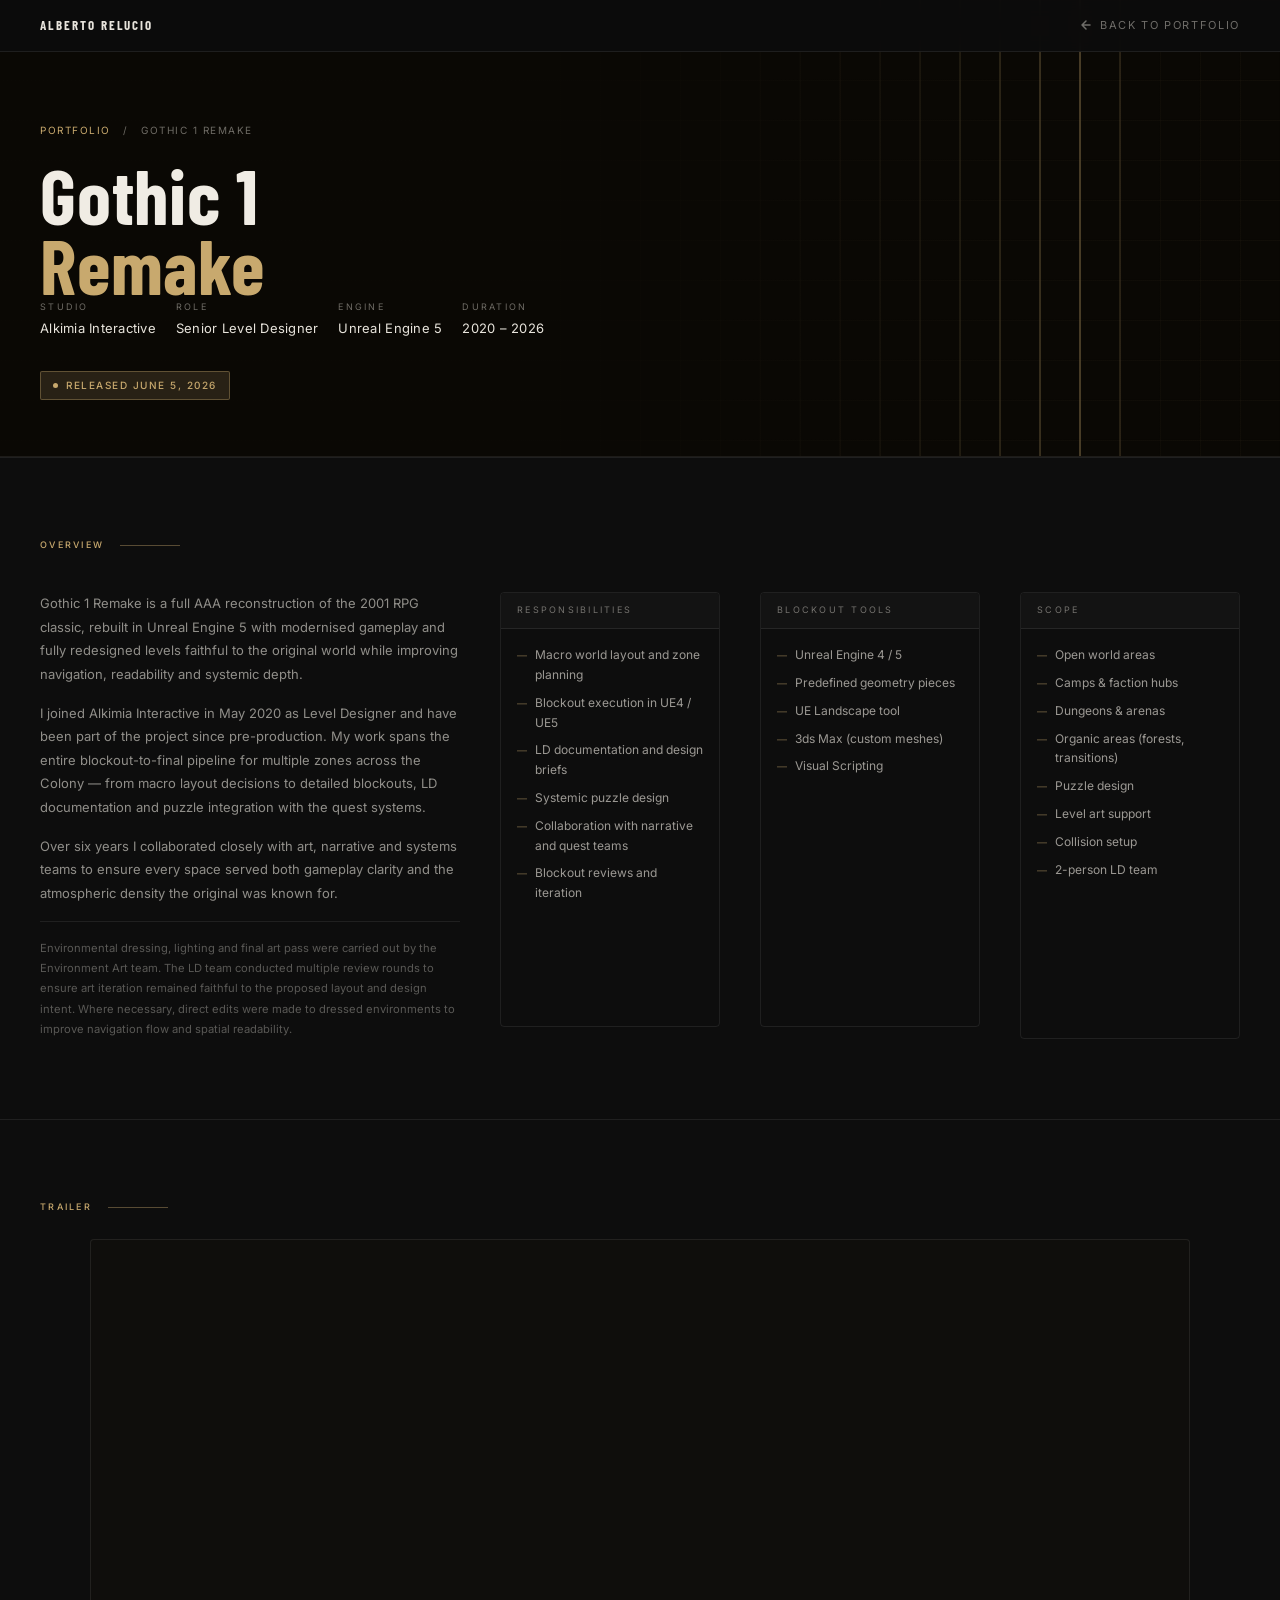
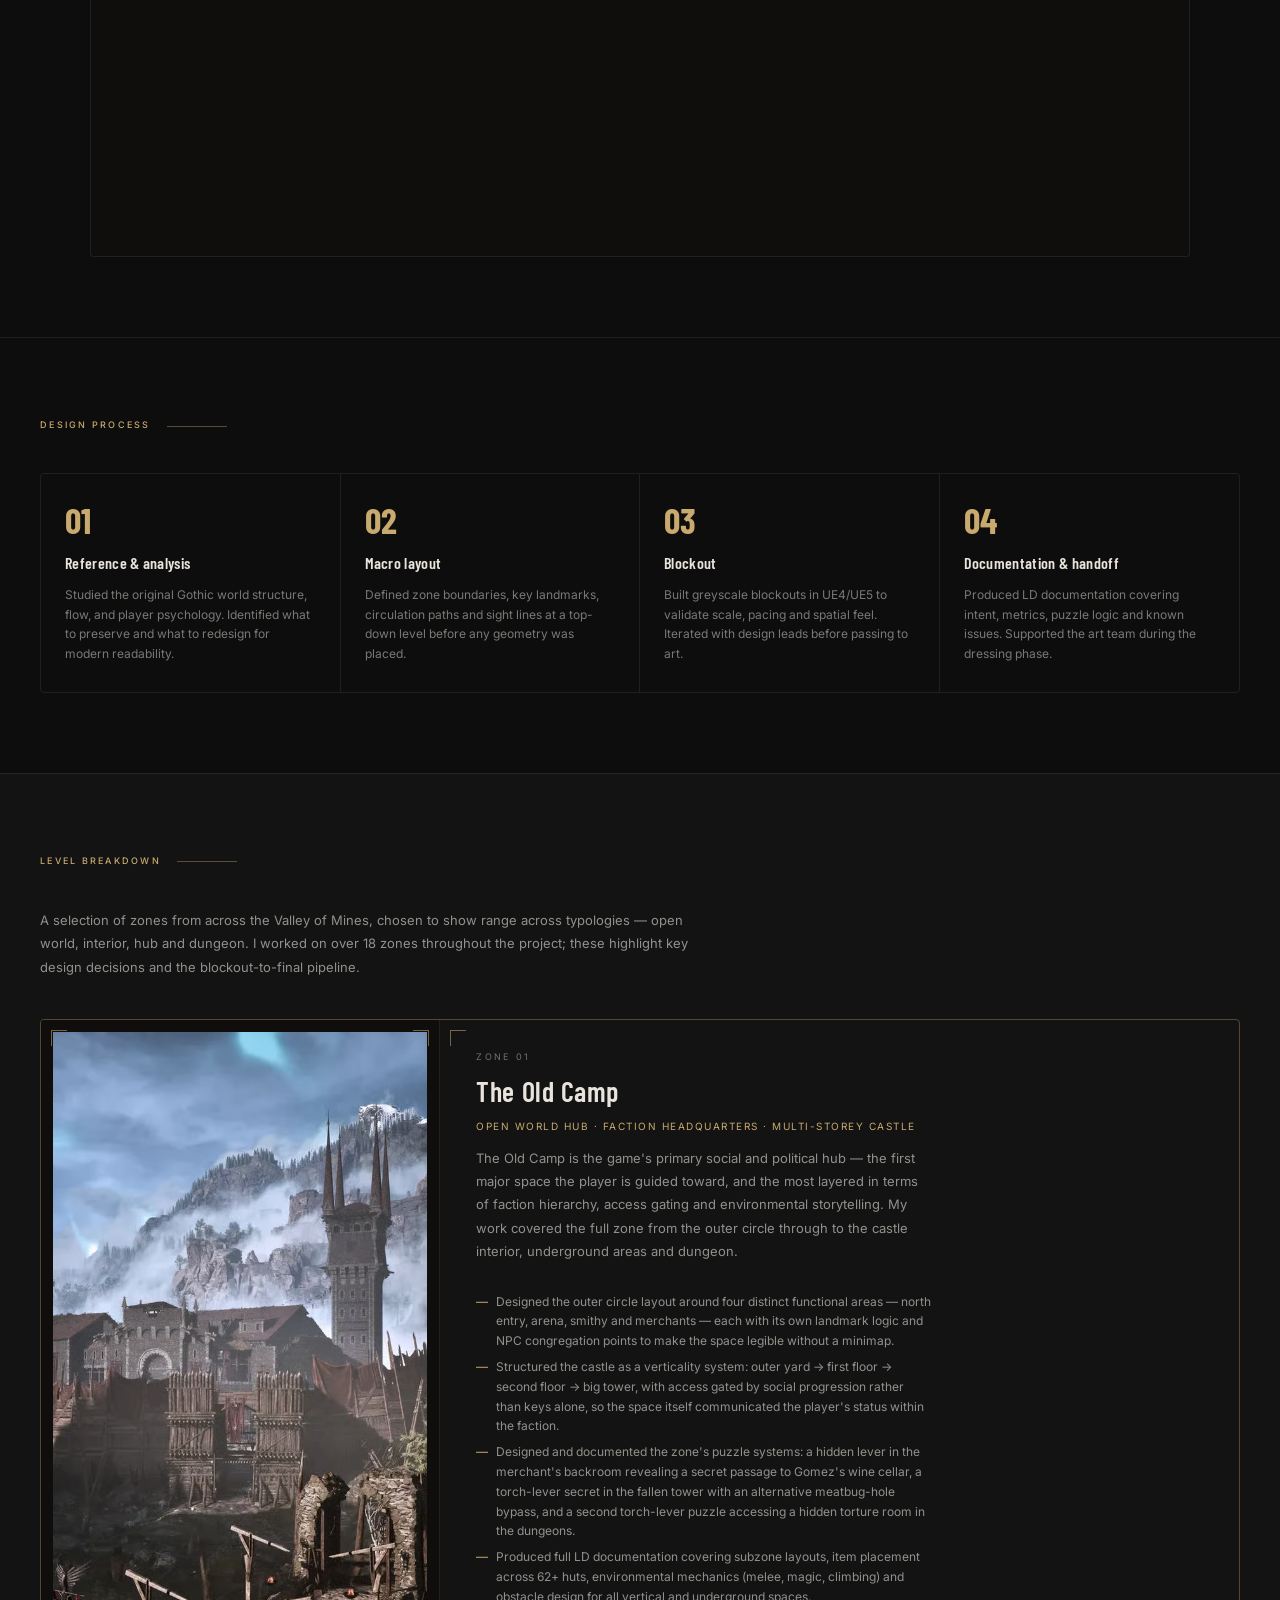
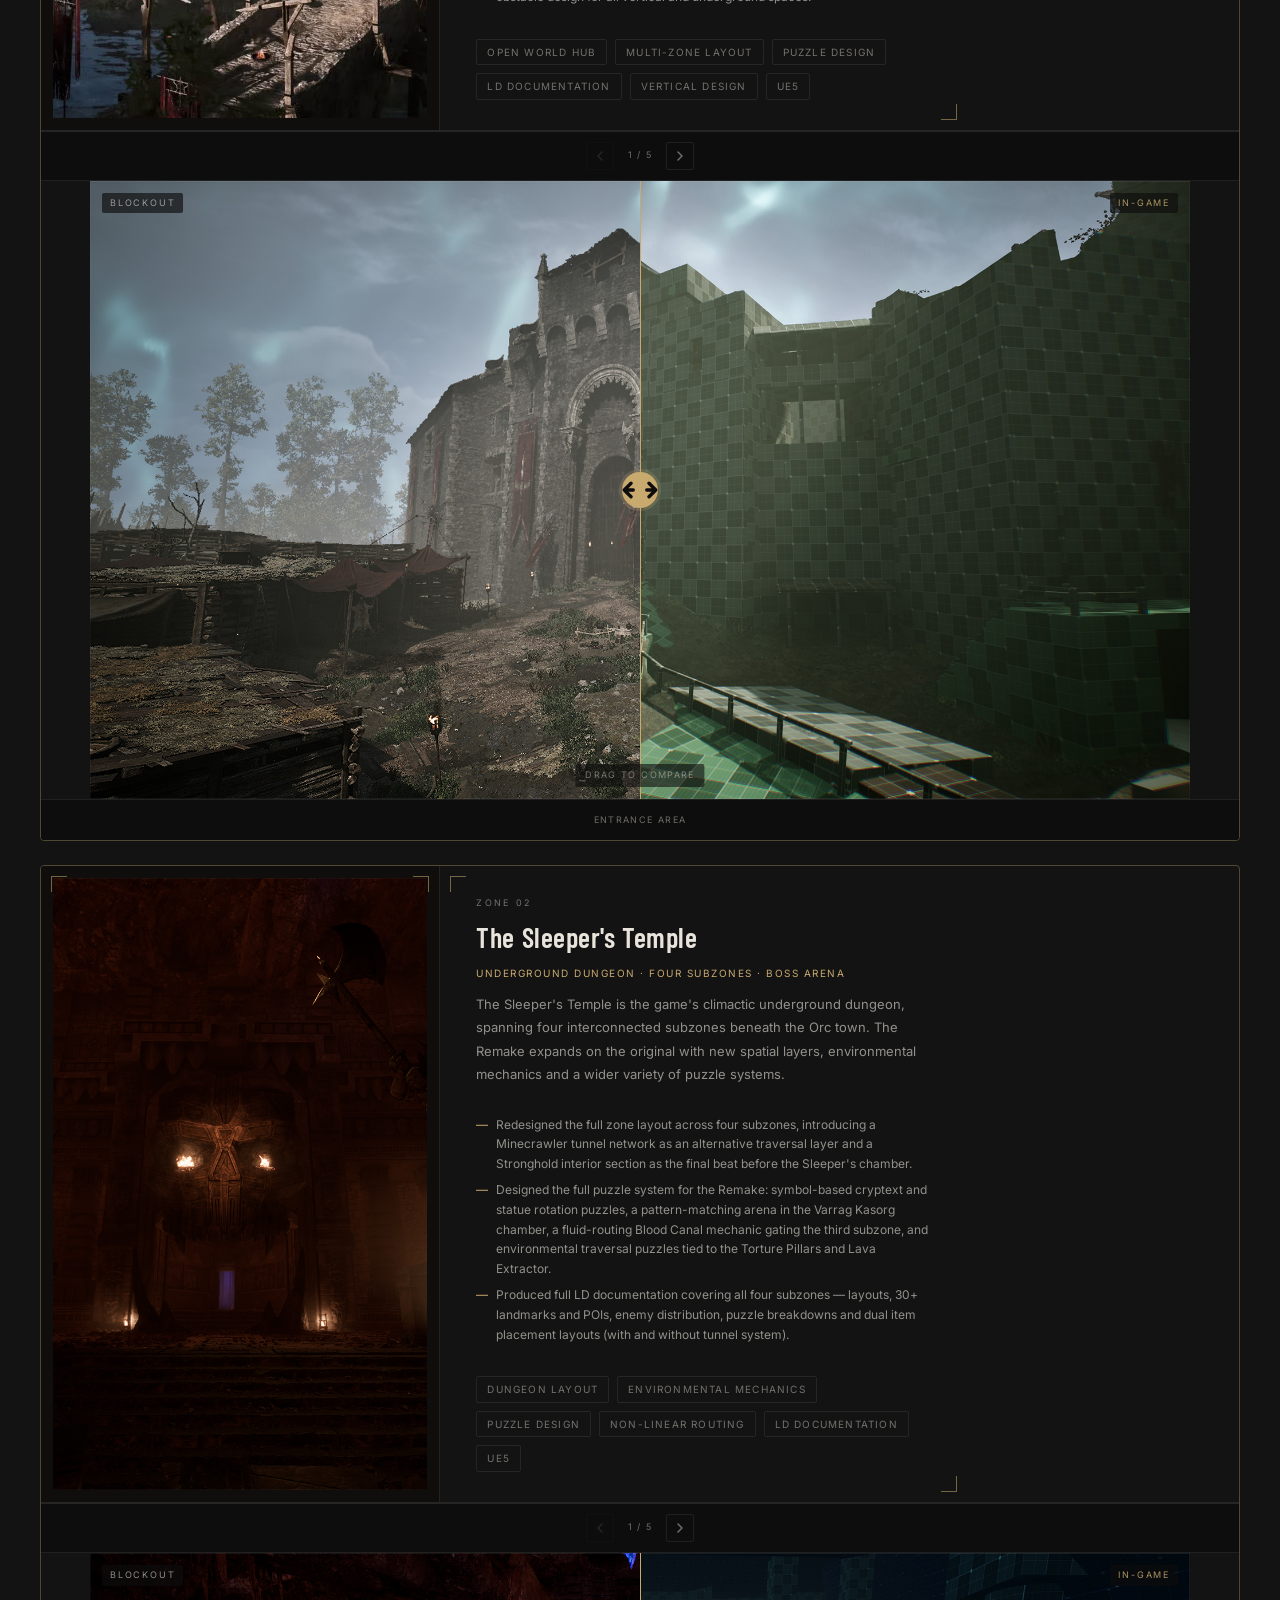
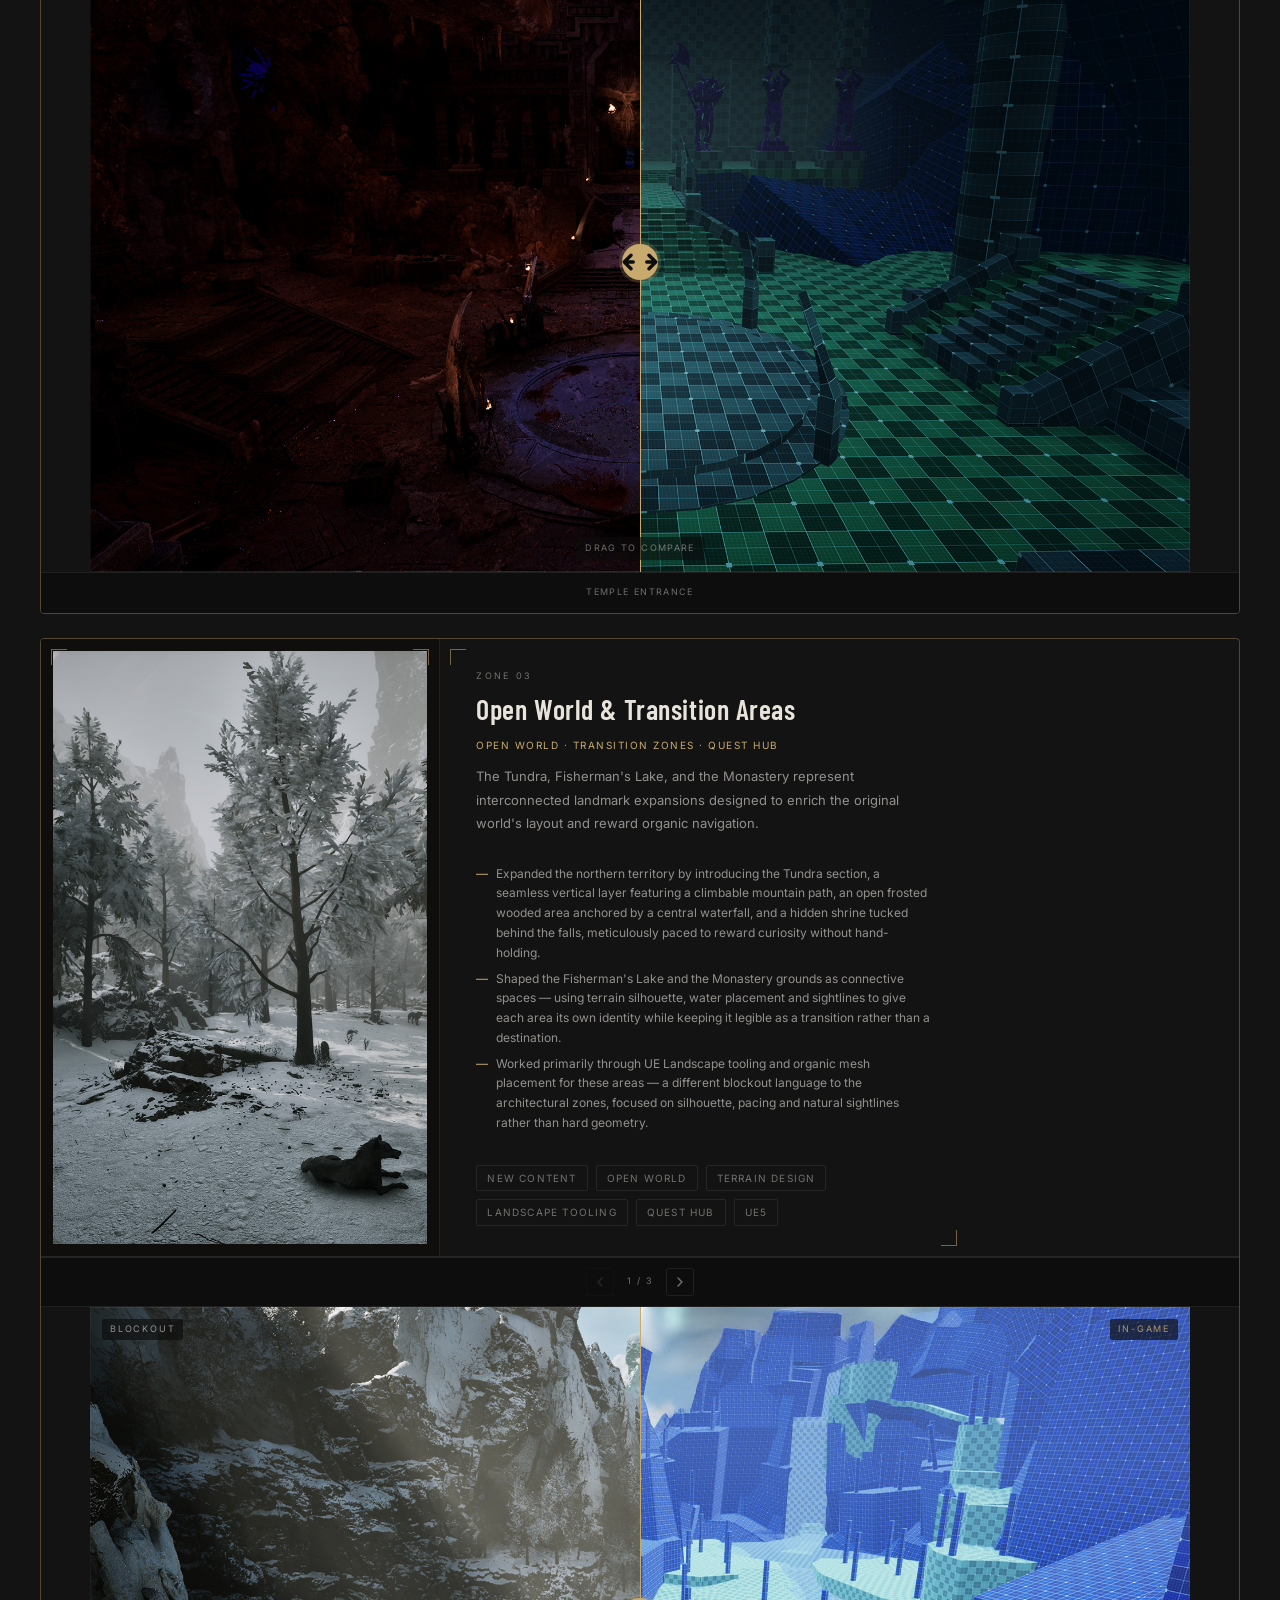
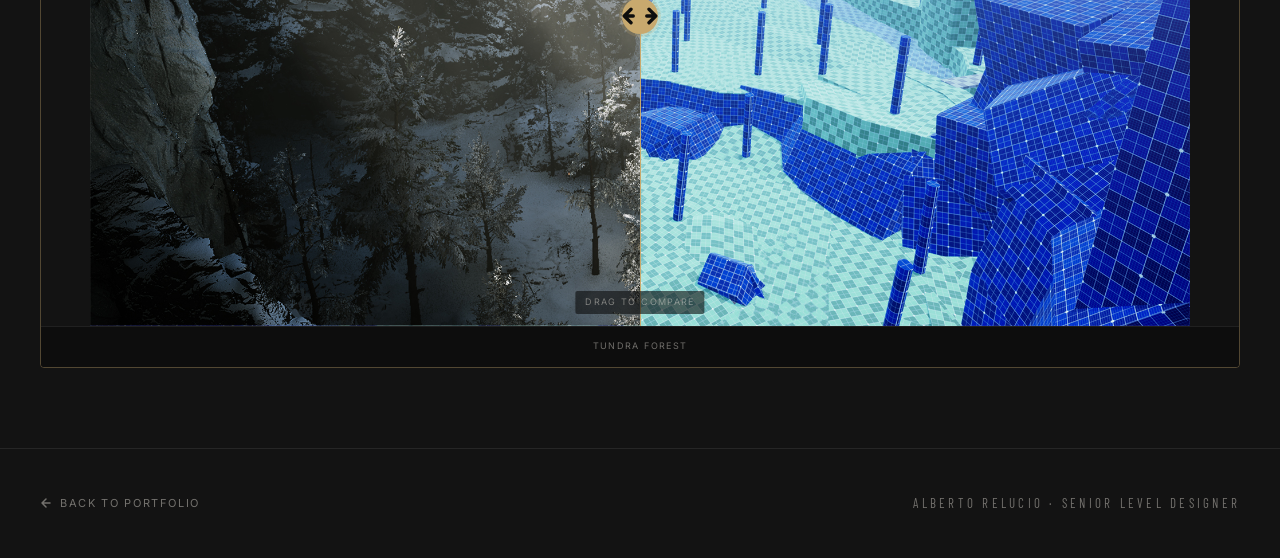
==== gothic.html @ 55631cea "Portfolio launch" ====
<!DOCTYPE html>
<html lang="en">
<head>
  <meta charset="UTF-8">
  <meta name="viewport" content="width=device-width, initial-scale=1.0">
  <title>Gothic 1 Remake — Level Design Breakdown · Alberto Relucio</title>
  <link rel="preconnect" href="https://fonts.googleapis.com">
  <link rel="preconnect" href="https://fonts.gstatic.com" crossorigin>
  <link href="https://fonts.googleapis.com/css2?family=Barlow+Condensed:wght@400;600;700&family=Inter:wght@400;500&display=swap" rel="stylesheet">
  <link rel="stylesheet" href="style.css">
</head>
<body>

  <!-- NAV -->
  <nav class="nav">
    <a href="index.html" class="nav-logo">Alberto Relucio</a>
    <a href="index.html" class="nav-back">
      <svg width="12" height="12" viewBox="0 0 12 12" fill="none" stroke="currentColor" stroke-width="1.5" stroke-linecap="round" stroke-linejoin="round" aria-hidden="true"><path d="M10 6H2M6 10L2 6l4-4"/></svg>
      Back to portfolio
    </a>
  </nav>


  <!-- PAGE HEADER -->
  <div class="page-header">
    <div class="page-header-grid"></div>
    <canvas id="gothic-canvas" style="position:absolute;inset:0;width:100%;height:100%;pointer-events:none;"></canvas>
    <div class="page-header-fade"></div>
    <div class="page-header-content">
      <div class="breadcrumb">
        <a href="index.html">Portfolio</a>
        <span class="breadcrumb-sep">/</span>
        Gothic 1 Remake
      </div>
      <h1 class="t-page-title mb-5">Gothic 1<br><em>Remake</em></h1>
      <div class="page-meta">
        <div class="meta-item"><span class="meta-label">Studio</span><span class="meta-value">Alkimia Interactive</span></div>
        <div class="meta-item"><span class="meta-label">Role</span><span class="meta-value">Senior Level Designer</span></div>
        <div class="meta-item"><span class="meta-label">Engine</span><span class="meta-value">Unreal Engine 5</span></div>
        <div class="meta-item"><span class="meta-label">Duration</span><span class="meta-value">2020 – 2026</span></div>
      </div>
      <div class="badge-released">
        <div class="badge-released-dot"></div>
        Released June 5, 2026
      </div>
    </div>
  </div>


  <!-- OVERVIEW -->
  <div class="section section--bordered">
    <div class="eyebrow">Overview</div>
    <!-- Single row: text left, three blocks right, always side by side -->
    <div class="overview-blocks" style="display:flex; flex-wrap:wrap; gap:var(--space-10); align-items:stretch; justify-content:space-between;">

      <div class="t-body" style="width:420px; flex-shrink:0;">
        <p>Gothic 1 Remake is a full AAA reconstruction of the 2001 RPG classic, rebuilt in Unreal Engine 5 with modernised gameplay and fully redesigned levels faithful to the original world while improving navigation, readability and systemic depth.</p>
        <p>I joined Alkimia Interactive in May 2020 as Level Designer and have been part of the project since pre-production. My work spans the entire blockout-to-final pipeline for multiple zones across the Colony — from macro layout decisions to detailed blockouts, LD documentation and puzzle integration with the quest systems.</p>
        <p>Over six years I collaborated closely with art, narrative and systems teams to ensure every space served both gameplay clarity and the atmospheric density the original was known for.</p>
        <p style="font-size:0.7rem; color:rgba(232,228,220,0.35); margin-top:var(--space-4); padding-top:var(--space-4); border-top: 0.5px solid var(--color-line);">Environmental dressing, lighting and final art pass were carried out by the Environment Art team. The LD team conducted multiple review rounds to ensure art iteration remained faithful to the proposed layout and design intent. Where necessary, direct edits were made to dressed environments to improve navigation flow and spatial readability.</p>
      </div>

      <div class="sidebar-block" style="flex:1; max-width:340px;">
        <div class="sidebar-block-label">Responsibilities</div>
        <div class="sidebar-block-content">
          <ul class="sidebar-list">
            <li>Macro world layout and zone planning</li>
            <li>Blockout execution in UE4 / UE5</li>
            <li>LD documentation and design briefs</li>
            <li>Systemic puzzle design</li>
            <li>Collaboration with narrative and quest teams</li>
            <li>Blockout reviews and iteration</li>
          </ul>
        </div>
      </div>

      <div class="sidebar-block" style="flex:1; max-width:300px;">
        <div class="sidebar-block-label">Blockout tools</div>
        <div class="sidebar-block-content">
          <ul class="sidebar-list">
            <li>Unreal Engine 4 / 5</li>
            <li>Predefined geometry pieces</li>
            <li>UE Landscape tool</li>
            <li>3ds Max (custom meshes)</li>
            <li>Visual Scripting</li>
          </ul>
        </div>
      </div>

      <div class="sidebar-block" style="flex:1; max-width:320px;">
        <div class="sidebar-block-label">Scope</div>
        <div class="sidebar-block-content">
          <ul class="sidebar-list">
            <li>Open world areas</li>
            <li>Camps &amp; faction hubs</li>
            <li>Dungeons &amp; arenas</li>
            <li>Organic areas (forests, transitions)</li>
            <li>Puzzle design</li>
            <li>Level art support</li>
            <li>Collision setup</li>
            <li>2-person LD team</li>
          </ul>
        </div>
      </div>

    </div>
  </div>


  <!-- TRAILER -->
  <section class="section section--bordered">
    <div class="eyebrow mb-6">Trailer</div>
    <div class="trailer-wrap">
      <iframe
        src="https://www.youtube.com/embed/n0R7BmfpD7k"
        title="Gothic 1 Remake — Release Trailer"
        frameborder="0"
        allow="accelerometer; autoplay; clipboard-write; encrypted-media; gyroscope; picture-in-picture"
        allowfullscreen>
      </iframe>
    </div>
  </section>

    <!-- DESIGN PROCESS -->
  <div class="section section--bordered">
    <div class="eyebrow">Design process</div>
    <div class="process-grid">
      <div class="process-step">
        <div class="process-num">01</div>
        <div class="process-title">Reference &amp; analysis</div>
        <p class="process-desc">Studied the original Gothic world structure, flow, and player psychology. Identified what to preserve and what to redesign for modern readability.</p>
      </div>
      <div class="process-step">
        <div class="process-num">02</div>
        <div class="process-title">Macro layout</div>
        <p class="process-desc">Defined zone boundaries, key landmarks, circulation paths and sight lines at a top-down level before any geometry was placed.</p>
      </div>
      <div class="process-step">
        <div class="process-num">03</div>
        <div class="process-title">Blockout</div>
        <p class="process-desc">Built greyscale blockouts in UE4/UE5 to validate scale, pacing and spatial feel. Iterated with design leads before passing to art.</p>
      </div>
      <div class="process-step">
        <div class="process-num">04</div>
        <div class="process-title">Documentation &amp; handoff</div>
        <p class="process-desc">Produced LD documentation covering intent, metrics, puzzle logic and known issues. Supported the art team during the dressing phase.</p>
      </div>
    </div>
  </div>


  <!-- ══════════════════════════════════════════════════════════════
       LEVEL BREAKDOWN

       HOW TO USE EACH ZONE CARD:
       ─ card-level-top              → in-game image + description
       ─ comparison-wrap             → blockout ↔ in-game slider with
                                       prev/next to browse multiple pairs
       ─ card-level-video (optional) → video walkthrough for this zone

       HOW TO ADD COMPARISON PAIRS:
       Inside .comparison, duplicate a .cpair block.
       Each .cpair needs:
         • .comparison-before  with your blockout image
         • .comparison-after   with your in-game image
         • a data-caption attribute for the label (optional)
       The JS handles the rest automatically.

       HOW TO ADD MORE ZONES:
       Duplicate the entire <!-- ZONE 0X --> <!-- comment block.
  ══════════════════════════════════════════════════════════════ --> 
  <div class="section section--raised section--bordered">
    <div class="eyebrow">Level breakdown</div>
    <p class="t-body mb-10" style="max-width:680px;">A selection of zones from across the Valley of Mines, chosen to show range across typologies — open world, interior, hub and dungeon. I worked on over 18 zones throughout the project; these highlight key design decisions and the blockout-to-final pipeline.</p>

    <!-- ── ZONE 01 ── -->
    <div class="card-level reveal">

      <div class="card-level-top">
        <div class="card-level-image">
          <img src="images/gothic_1_remake_OldCamp.jpg" alt="The Old Camp — Gothic 1 Remake">
        </div>
        <div class="card-level-body">
          <div class="card-level-number">Zone 01</div>
          <h3 class="t-subtitle">The Old Camp</h3>
          <div class="card-level-type">Open World Hub · Faction Headquarters · Multi-storey Castle</div>
          <p class="t-body" style="margin-bottom:var(--space-4);">
            The Old Camp is the game's primary social and political hub — the first major space the player is guided toward, and the most layered in terms of faction hierarchy, access gating and environmental storytelling. My work covered the full zone from the outer circle through to the castle interior, underground areas and dungeon.
          </p>
          <ul style="list-style:none;display:flex;flex-direction:column;gap:6px;margin-bottom:var(--space-5);">
            <li style="font-size:0.75rem;color:rgba(232,228,220,0.6);display:flex;gap:8px;align-items:baseline;">
              <span style="color:var(--color-accent);flex-shrink:0;">—</span>
              Designed the outer circle layout around four distinct functional areas — north entry, arena, smithy and merchants — each with its own landmark logic and NPC congregation points to make the space legible without a minimap.
            </li>
            <li style="font-size:0.75rem;color:rgba(232,228,220,0.6);display:flex;gap:8px;align-items:baseline;">
              <span style="color:var(--color-accent);flex-shrink:0;">—</span>
              Structured the castle as a verticality system: outer yard → first floor → second floor → big tower, with access gated by social progression rather than keys alone, so the space itself communicated the player's status within the faction.
            </li>
            <li style="font-size:0.75rem;color:rgba(232,228,220,0.6);display:flex;gap:8px;align-items:baseline;">
              <span style="color:var(--color-accent);flex-shrink:0;">—</span>
              Designed and documented the zone's puzzle systems: a hidden lever in the merchant's backroom revealing a secret passage to Gomez's wine cellar, a torch-lever secret in the fallen tower with an alternative meatbug-hole bypass, and a second torch-lever puzzle accessing a hidden torture room in the dungeons.
            </li>
            <li style="font-size:0.75rem;color:rgba(232,228,220,0.6);display:flex;gap:8px;align-items:baseline;">
              <span style="color:var(--color-accent);flex-shrink:0;">—</span>
              Produced full LD documentation covering subzone layouts, item placement across 62+ huts, environmental mechanics (melee, magic, climbing) and obstacle design for all vertical and underground spaces.
            </li>
          </ul>
          <div class="flex-row flex-wrap gap-2">
            <span class="pill">Open World Hub</span>
            <span class="pill">Multi-zone Layout</span>
            <span class="pill">Puzzle Design</span>
            <span class="pill">LD Documentation</span>
            <span class="pill">Vertical Design</span>
            <span class="pill">UE5</span>
          </div>
        </div>
      </div>

      <!--
        COMPARISON BLOCK FOR ZONE 01
        Add as many .cpair blocks as you need.
        data-caption is optional — shows in the label bar below the slider.
      -->
      <div class="comparison-wrap">
        <div class="comparison-nav">
          <span class="comparison-nav-label">Blockout vs in-game</span>
          <div class="comparison-nav-controls">
            <button class="cpair-btn cpair-prev" aria-label="Previous view">
              <svg width="12" height="12" viewBox="0 0 12 12" fill="none" stroke="currentColor" stroke-width="1.5" stroke-linecap="round" stroke-linejoin="round"><path d="M8 2L4 6l4 4"/></svg>
            </button>
            <span class="comparison-nav-counter"></span>
            <button class="cpair-btn cpair-next" aria-label="Next view">
              <svg width="12" height="12" viewBox="0 0 12 12" fill="none" stroke="currentColor" stroke-width="1.5" stroke-linecap="round" stroke-linejoin="round"><path d="M4 2l4 4-4 4"/></svg>
            </button>
          </div>
        </div>

        <div class="comparison" data-comparison>

          <!-- Pair 1 -->
          <div class="cpair  active" data-caption="Entrance area">
            <div class="comparison-before">
              <img src="images/OldCamp_Blockout_01.jpg" alt="OldCamp_Blockout_01">
            </div>
            <div class="comparison-after">
              <img src="images/OldCamp_Dressing_01.jpg" alt="OldCamp_Dressing_01">
            </div>
          </div>

          <!-- Pair 2 — duplicate this block to add more views -->
          <div class="cpair" data-caption="Market Area">
            <div class="comparison-before">
              <img src="images/OldCamp_Blockout_02.jpg" alt="OldCamp_Blockout_02">
            </div>
            <div class="comparison-after">
              <img src="images/OldCamp_Dressing_02.jpg" alt="OldCamp_Dressing_02">
            </div>
          </div>

          <!-- Pair 3 -->
          <div class="cpair" data-caption="Gomez Cellar">
            <div class="comparison-before">
              <img src="images/OldCamp_Blockout_03.jpg" alt="OldCamp_Blockout_03">
            </div>
            <div class="comparison-after">
              <img src="images/OldCamp_Dressing_03.jpg" alt="OldCamp_Dressing_03">
            </div>
          </div>
          <div class="cpair" data-caption="Prison Dungeons">
            <div class="comparison-before">
              <img src="images/OldCamp_Blockout_04.jpg" alt="OldCamp_Blockout_04">
            </div>
            <div class="comparison-after">
              <img src="images/OldCamp_Dressing_04.jpg" alt="OldCamp_Dressing_04">
            </div>
          </div>
          <div class="cpair" data-caption="Guards Building">
            <div class="comparison-before">
              <img src="images/OldCamp_Blockout_05.jpg" alt="OldCamp_Blockout_05">
            </div>
            <div class="comparison-after">
              <img src="images/OldCamp_Dressing_05.jpg" alt="OldCamp_Dressing_05">
            </div>
          </div>

          <div class="comparison-divider"></div>
          <div class="comparison-handle">
            <svg viewBox="0 0 16 16" xmlns="http://www.w3.org/2000/svg" fill="none" stroke="#0d0d0d" stroke-width="1.5" stroke-linecap="round" stroke-linejoin="round"><path d="M5 8H1m0 0 3-3M1 8l3 3M11 8h4m0 0-3-3m3 3-3 3"/></svg>
          </div>
          <div class="comparison-label comparison-label-before">Blockout</div>
          <div class="comparison-label comparison-label-after">In-game</div>
          <div class="comparison-hint">Drag to compare</div>
        </div>

        <div class="cpair-caption"></div>
      </div>

      <!-- VIDEO WALKTHROUGH Zone 01 — add your YouTube ID when ready -->
    </div><!-- end Zone 01 -->


    <!-- ── ZONE 02 ── -->
    <div class="card-level reveal">

      <div class="card-level-top">
        <div class="card-level-image">
          <img src="images/gothic_1_remake_SleeperTemple.jpg" alt="The Sleeper's Temple — Gothic 1 Remake">
        </div>
        <div class="card-level-body">
          <div class="card-level-number">Zone 02</div>
          <h3 class="t-subtitle">The Sleeper's Temple</h3>
          <div class="card-level-type">Underground Dungeon · Four Subzones · Boss Arena</div>
          <p class="t-body" style="margin-bottom:var(--space-4);">
            The Sleeper's Temple is the game's climactic underground dungeon, spanning four interconnected subzones beneath the Orc town. The Remake expands on the original with new spatial layers, environmental mechanics and a wider variety of puzzle systems.
          </p>
          <ul style="list-style:none;display:flex;flex-direction:column;gap:6px;margin-bottom:var(--space-5);">
            <li style="font-size:0.75rem;color:rgba(232,228,220,0.6);display:flex;gap:8px;align-items:baseline;">
              <span style="color:var(--color-accent);flex-shrink:0;">—</span>
              Redesigned the full zone layout across four subzones, introducing a Minecrawler tunnel network as an alternative traversal layer and a Stronghold interior section as the final beat before the Sleeper's chamber.
            </li>
            <li style="font-size:0.75rem;color:rgba(232,228,220,0.6);display:flex;gap:8px;align-items:baseline;">
              <span style="color:var(--color-accent);flex-shrink:0;">—</span>
              Designed the full puzzle system for the Remake: symbol-based cryptext and statue rotation puzzles, a pattern-matching arena in the Varrag Kasorg chamber, a fluid-routing Blood Canal mechanic gating the third subzone, and environmental traversal puzzles tied to the Torture Pillars and Lava Extractor.
            </li>
            <li style="font-size:0.75rem;color:rgba(232,228,220,0.6);display:flex;gap:8px;align-items:baseline;">
              <span style="color:var(--color-accent);flex-shrink:0;">—</span>
              Produced full LD documentation covering all four subzones — layouts, 30+ landmarks and POIs, enemy distribution, puzzle breakdowns and dual item placement layouts (with and without tunnel system).
            </li>
          </ul>
          <div class="flex-row flex-wrap gap-2">
            <span class="pill">Dungeon Layout</span>
            <span class="pill">Environmental Mechanics</span>
            <span class="pill">Puzzle Design</span>
            <span class="pill">Non-linear Routing</span>
            <span class="pill">LD Documentation</span>
            <span class="pill">UE5</span>
          </div>
        </div>
      </div>

      <div class="comparison-wrap">
        <div class="comparison-nav">
          <span class="comparison-nav-label">Blockout vs in-game</span>
          <div class="comparison-nav-controls">
            <button class="cpair-btn cpair-prev" aria-label="Previous view">
              <svg width="12" height="12" viewBox="0 0 12 12" fill="none" stroke="currentColor" stroke-width="1.5" stroke-linecap="round" stroke-linejoin="round"><path d="M8 2L4 6l4 4"/></svg>
            </button>
            <span class="comparison-nav-counter"></span>
            <button class="cpair-btn cpair-next" aria-label="Next view">
              <svg width="12" height="12" viewBox="0 0 12 12" fill="none" stroke="currentColor" stroke-width="1.5" stroke-linecap="round" stroke-linejoin="round"><path d="M4 2l4 4-4 4"/></svg>
            </button>
          </div>
        </div>

        <div class="comparison" data-comparison>
          <div class="cpair  active" data-caption="Temple Entrance">
            <div class="comparison-before">
              <img src="images/SleeperTemple_Blockout_01.jpg" alt="SleeperTemple_Blockout_01">
            </div>
            <div class="comparison-after">
              <img src="images/SleeperTemple_Dressing_01.jpg" alt="SleeperTemple_Dressing_01">
            </div>
          </div>
          <div class="cpair" data-caption="First Subzone">
            <div class="comparison-before">
              <img src="images/SleeperTemple_Blockout_02.jpg" alt="SleeperTemple_Blockout_02">
            </div>
            <div class="comparison-after">
              <img src="images/SleeperTemple_Dressing_02.jpg" alt="SleeperTemple_Dressing_02">
            </div>
          </div>
          <div class="cpair" data-caption="Blood Chambers Area">
            <div class="comparison-before">
              <img src="images/SleeperTemple_Blockout_03.jpg" alt="SleeperTemple_Blockout_03">
            </div>
            <div class="comparison-after">
              <img src="images/SleeperTemple_Dressing_03.jpg" alt="SleeperTemple_Dressing_03">
            </div>
          </div>
          <div class="cpair" data-caption="Lava Stronghold">
            <div class="comparison-before">
              <img src="images/SleeperTemple_Blockout_04.jpg" alt="SleeperTemple_Blockout_04">
            </div>
            <div class="comparison-after">
              <img src="images/SleeperTemple_Dressing_04.jpg" alt="SleeperTemple_Dressing_04">
            </div>
          </div>
          <div class="cpair" data-caption="Sleeper Area">
            <div class="comparison-before">
              <img src="images/SleeperTemple_Blockout_05.jpg" alt="SleeperTemple_Blockout_05">
            </div>
            <div class="comparison-after">
              <img src="images/SleeperTemple_Dressing_05.jpg" alt="SleeperTemple_Dressing_05">
            </div>
          </div>

          <div class="comparison-divider"></div>
          <div class="comparison-handle">
            <svg viewBox="0 0 16 16" xmlns="http://www.w3.org/2000/svg" fill="none" stroke="#0d0d0d" stroke-width="1.5" stroke-linecap="round" stroke-linejoin="round"><path d="M5 8H1m0 0 3-3M1 8l3 3M11 8h4m0 0-3-3m3 3-3 3"/></svg>
          </div>
          <div class="comparison-label comparison-label-before">Blockout</div>
          <div class="comparison-label comparison-label-after">In-game</div>
          <div class="comparison-hint">Drag to compare</div>
        </div>

        <div class="cpair-caption"></div>
      </div>

      <!-- VIDEO WALKTHROUGH Zone 02 -->
    </div><!-- end Zone 02 -->


    <!-- ── ZONE 03 ── -->
    <div class="card-level reveal">

      <div class="card-level-top">
        <div class="card-level-image">
          <img src="images/gothic_1_remake_Tundra.jpg" alt="The Tundra — Gothic 1 Remake">
        </div>
        <div class="card-level-body">
          <div class="card-level-number">Zone 03</div>
          <h3 class="t-subtitle">Open World & Transition Areas</h3>
          <div class="card-level-type">Open World · Transition Zones · Quest Hub</div>
          <p class="t-body" style="margin-bottom:var(--space-4);">
            The Tundra, Fisherman's Lake, and the Monastery represent interconnected landmark expansions designed to enrich the original world's layout and reward organic navigation.
          </p>
          <ul style="list-style:none;display:flex;flex-direction:column;gap:6px;margin-bottom:var(--space-5);">
            <li style="font-size:0.75rem;color:rgba(232,228,220,0.6);display:flex;gap:8px;align-items:baseline;">
              <span style="color:var(--color-accent);flex-shrink:0;">—</span>
              Expanded the northern territory by introducing the Tundra section, a seamless vertical layer featuring a climbable mountain path, an open frosted wooded area anchored by a central waterfall, and a hidden shrine tucked behind the falls, meticulously paced to reward curiosity without hand-holding.
            </li>
            <li style="font-size:0.75rem;color:rgba(232,228,220,0.6);display:flex;gap:8px;align-items:baseline;">
              <span style="color:var(--color-accent);flex-shrink:0;">—</span>
              Shaped the Fisherman's Lake and the Monastery grounds as connective spaces — using terrain silhouette, water placement and sightlines to give each area its own identity while keeping it legible as a transition rather than a destination.
            </li>
            <li style="font-size:0.75rem;color:rgba(232,228,220,0.6);display:flex;gap:8px;align-items:baseline;">
              <span style="color:var(--color-accent);flex-shrink:0;">—</span>
              Worked primarily through UE Landscape tooling and organic mesh placement for these areas — a different blockout language to the architectural zones, focused on silhouette, pacing and natural sightlines rather than hard geometry.
            </li>
          </ul>
          <div class="flex-row flex-wrap gap-2">
            <span class="pill">New Content</span>
            <span class="pill">Open World</span>
            <span class="pill">Terrain Design</span>
            <span class="pill">Landscape Tooling</span>
            <span class="pill">Quest Hub</span>
            <span class="pill">UE5</span>
          </div>
        </div>
      </div>

      <div class="comparison-wrap">
        <div class="comparison-nav">
          <span class="comparison-nav-label">Blockout vs in-game</span>
          <div class="comparison-nav-controls">
            <button class="cpair-btn cpair-prev" aria-label="Previous view">
              <svg width="12" height="12" viewBox="0 0 12 12" fill="none" stroke="currentColor" stroke-width="1.5" stroke-linecap="round" stroke-linejoin="round"><path d="M8 2L4 6l4 4"/></svg>
            </button>
            <span class="comparison-nav-counter"></span>
            <button class="cpair-btn cpair-next" aria-label="Next view">
              <svg width="12" height="12" viewBox="0 0 12 12" fill="none" stroke="currentColor" stroke-width="1.5" stroke-linecap="round" stroke-linejoin="round"><path d="M4 2l4 4-4 4"/></svg>
            </button>
          </div>
        </div>

        <div class="comparison" data-comparison>
          <div class="cpair  active" data-caption="Tundra Forest">
            <div class="comparison-before">
              <img src="images/Tundra_Blockout_01.jpg" alt="Tundra_Blockout_01">
            </div>
            <div class="comparison-after">
              <img src="images/Tundra_Dressing_01.jpg" alt="Tundra_Dressing_01">
            </div>
          </div>
          <div class="cpair" data-caption="Fisherman's Lake">
            <div class="comparison-before">
              <img src="images/FishermanLake_Blockout_01.jpg" alt="FishermanLake_Blockout_01">
            </div>
            <div class="comparison-after">
              <img src="images/FishermanLake_Dressing_01.jpg" alt="FishermanLake_Dressing_01">
            </div>
          </div>
          <div class="cpair" data-caption="Monastery Ruins">
            <div class="comparison-before">
              <img src="images/Monastery_Blockout_01.jpg" alt="Monastery_Blockout_01">
            </div>
            <div class="comparison-after">
              <img src="images/Monastery_Dressing_01.jpg" alt="Monastery_Dressing_01">
            </div>
          </div>

          <div class="comparison-divider"></div>
          <div class="comparison-handle">
            <svg viewBox="0 0 16 16" xmlns="http://www.w3.org/2000/svg" fill="none" stroke="#0d0d0d" stroke-width="1.5" stroke-linecap="round" stroke-linejoin="round"><path d="M5 8H1m0 0 3-3M1 8l3 3M11 8h4m0 0-3-3m3 3-3 3"/></svg>
          </div>
          <div class="comparison-label comparison-label-before">Blockout</div>
          <div class="comparison-label comparison-label-after">In-game</div>
          <div class="comparison-hint">Drag to compare</div>
        </div>

        <div class="cpair-caption"></div>
      </div>

      <!-- VIDEO WALKTHROUGH Zone 03 -->
    </div><!-- end Zone 03 -->


  </div><!-- end Level breakdown -->


  <!-- PAGE FOOTER -->
  <div class="page-footer">
    <a href="index.html" class="nav-back">
      <svg width="12" height="12" viewBox="0 0 12 12" fill="none" stroke="currentColor" stroke-width="1.5" stroke-linecap="round" stroke-linejoin="round" aria-hidden="true"><path d="M10 6H2M6 10L2 6l4-4"/></svg>
      Back to portfolio
    </a>
    <span class="footer-label" style="font-family:var(--font-head);font-size:var(--text-sm);">Alberto Relucio · Senior Level Designer</span>
  </div>


  <script>
    /* ── SCREENSHOT SLIDESHOW (auto-advance) ── */
    function initSlideshow(el) {
      const slides   = Array.from(el.querySelectorAll('.slide'));
      const dotsWrap = el.querySelector('.slide-dots');
      const counter  = el.querySelector('.slide-counter');
      let current = 0, timer;

      slides.forEach((_, i) => {
        const d = document.createElement('button');
        d.className = 'slide-dot' + (i === 0 ? ' active' : '');
        d.setAttribute('aria-label', 'Slide ' + (i + 1));
        d.addEventListener('click', () => go(i));
        dotsWrap.appendChild(d);
      });

      function go(n) {
        slides[current].classList.remove('active');
        current = (n + slides.length) % slides.length;
        slides[current].classList.add('active');
        dotsWrap.querySelectorAll('.slide-dot').forEach((d, i) => d.classList.toggle('active', i === current));
        counter.textContent = (current + 1) + ' / ' + slides.length;
        clearInterval(timer);
        timer = setInterval(() => go(current + 1), 5000);
      }

      el.querySelector('.slide-btn-prev').addEventListener('click', () => go(current - 1));
      el.querySelector('.slide-btn-next').addEventListener('click', () => go(current + 1));
      el.setAttribute('tabindex', '0');
      el.addEventListener('keydown', e => {
        if (e.key === 'ArrowLeft')  go(current - 1);
        if (e.key === 'ArrowRight') go(current + 1);
      });

      counter.textContent = '1 / ' + slides.length;
      timer = setInterval(() => go(current + 1), 5000);
    }

    document.querySelectorAll('.slideshow').forEach(initSlideshow);


    /* ── COMPARISON SLIDER with pair navigation ── */
    function initComparison(wrap) {
      const el      = wrap.querySelector('[data-comparison]');
      const pairs   = Array.from(el.querySelectorAll('.cpair'));
      const after   = null; // per-pair, handled below
      const divider = el.querySelector('.comparison-divider');
      const handle  = el.querySelector('.comparison-handle');
      const hint    = el.querySelector('.comparison-hint');
      const counter = wrap.querySelector('.comparison-nav-counter');
      const caption = wrap.querySelector('.cpair-caption');
      const btnPrev = wrap.querySelector('.cpair-prev');
      const btnNext = wrap.querySelector('.cpair-next');

      let current  = 0;
      let dragging = false;
      let hintDone = false;
      let pos      = 50; // percent

      function getActiveAfter() {
        return pairs[current].querySelector('.comparison-after');
      }

      function applyPos(pct) {
        pos = Math.max(0, Math.min(100, pct));
        getActiveAfter().style.clipPath = `inset(0 ${100 - pos}% 0 0)`;
        divider.style.left  = pos + '%';
        handle.style.left   = pos + '%';
        handle.style.top    = '50%';
        handle.style.transform = 'translate(-50%, -50%)';
      }

      function showPair(n) {
        pairs[current].classList.remove('active');
        current = Math.max(0, Math.min(pairs.length - 1, n));
        pairs[current].classList.add('active');
        applyPos(50); // reset to centre on each new pair
        counter.textContent = (current + 1) + ' / ' + pairs.length;
        caption.textContent = pairs[current].dataset.caption || '';
        btnPrev.disabled = current === 0;
        btnNext.disabled = current === pairs.length - 1;
      }

      function xFromEvent(e) {
        return e.touches ? e.touches[0].clientX : e.clientX;
      }

      function onMove(e) {
        if (!dragging) return;
        const rect = el.getBoundingClientRect();
        applyPos(((xFromEvent(e) - rect.left) / rect.width) * 100);
      }

      function hideHint() {
        if (hintDone) return;
        hint.classList.add('hidden');
        hintDone = true;
      }

      el.addEventListener('mousedown',  e => { e.preventDefault(); dragging = true; hideHint(); });
      window.addEventListener('mousemove', onMove);
      window.addEventListener('mouseup',   () => { dragging = false; });
      el.addEventListener('touchstart', e => { dragging = true; hideHint(); onMove(e); }, { passive: true });
      el.addEventListener('touchmove',  onMove, { passive: true });
      el.addEventListener('touchend',   () => { dragging = false; });

      btnPrev.addEventListener('click', () => showPair(current - 1));
      btnNext.addEventListener('click', () => showPair(current + 1));

      showPair(0);
    }

    document.querySelectorAll('.comparison-wrap').forEach(initComparison);


    /* ── SCROLL REVEAL ── */
    const observer = new IntersectionObserver(
      entries => entries.forEach(e => { if (e.isIntersecting) e.target.classList.add('visible'); }),
      { threshold: 0.08 }
    );
    document.querySelectorAll('.reveal').forEach(el => observer.observe(el));
  </script>


  <script>
    /* ── GOTHIC PAGE CANVAS — diagonal gold grid sweep ── */
    (function () {
      var canvas = document.getElementById('gothic-canvas');
      if (!canvas) return;
      var ctx = canvas.getContext('2d');
      var dpr = window.devicePixelRatio || 1;

      function resize() {
        canvas.width  = canvas.offsetWidth  * dpr;
        canvas.height = canvas.offsetHeight * dpr;
        ctx.setTransform(dpr, 0, 0, dpr, 0, 0);
      }
      resize();
      window.addEventListener('resize', function () { ctx.setTransform(1,0,0,1,0,0); resize(); });

      var CELL = 40;
      var DURATION = 3800;
      var DELAY    = 300;
      var PK_V = 0.88; var PK_H = 0.65;
      var RS_V = 0.14; var RS_H = 0.08;
      var startTime = null;

      function easeInOut(t) { return 0.5 - 0.5 * Math.cos(Math.PI * Math.max(0, Math.min(1, t))); }

      function draw(ts) {
        if (!startTime) startTime = ts;
        var elapsed = ts - startTime - DELAY;
        var W = canvas.offsetWidth;
        var H = canvas.offsetHeight;
        var maxD = W + H;
        ctx.clearRect(0, 0, W, H);
        var raw  = Math.max(0, Math.min(1, elapsed / DURATION));
        var prog = easeInOut(raw);
        var done = raw >= 1;

        for (var x = 0; x <= W; x += CELL) {
          var d = x / maxD;
          var alpha, r, g, b, lw;
          if (done) { alpha = RS_V; r = 200; g = 169; b = 110; lw = 0.5; }
          else {
            var dist = prog - d;
            if (dist < 0) { alpha = 0.018; r = 30; g = 24; b = 14; lw = 0.5; }
            else {
              var rise = Math.min(1, dist / 0.035);
              var fall = Math.max(0, 1 - dist / 0.30);
              var glow = rise * fall;
              var settle = Math.max(0, (dist - 0.30) / 0.15);
              alpha = glow * PK_V + Math.min(1, settle) * RS_V;
              alpha = Math.max(alpha, dist > 0.45 ? RS_V : 0);
              r = Math.round(10 + (200-10) * glow); g = Math.round(8 + (169-8) * glow); b = Math.round(4 + (110-4) * glow);
              lw = 0.5 + glow * 1.0;
            }
          }
          ctx.beginPath(); ctx.moveTo(x,0); ctx.lineTo(x,H);
          ctx.strokeStyle='rgba('+r+','+g+','+b+','+alpha+')'; ctx.lineWidth=lw; ctx.stroke();
        }

        for (var y = 0; y <= H; y += CELL) {
          var dH = y / maxD;
          var alphaH, rH, gH, bH, lwH;
          if (done) { alphaH = RS_H; rH=200; gH=169; bH=110; lwH=0.5; }
          else {
            var distH = prog - dH;
            if (distH < 0) { alphaH=0.014; rH=30; gH=24; bH=14; lwH=0.5; }
            else {
              var riseH=Math.min(1,distH/0.035); var fallH=Math.max(0,1-distH/0.30); var glowH=riseH*fallH;
              var settleH=Math.max(0,(distH-0.30)/0.15);
              alphaH=glowH*PK_H+Math.min(1,settleH)*RS_H; alphaH=Math.max(alphaH,distH>0.45?RS_H:0);
              rH=Math.round(10+(200-10)*glowH); gH=Math.round(8+(169-8)*glowH); bH=Math.round(4+(110-4)*glowH); lwH=0.5+glowH*0.7;
            }
          }
          ctx.beginPath(); ctx.moveTo(0,y); ctx.lineTo(W,y);
          ctx.strokeStyle='rgba('+rH+','+gH+','+bH+','+alphaH+')'; ctx.lineWidth=lwH; ctx.stroke();
        }
        requestAnimationFrame(draw);
      }
      requestAnimationFrame(draw);
    })();
  </script>
</body>
</html>
---- style.css ----
/* ============================================================
   ALBERTO RELUCIO — SENIOR LEVEL DESIGNER
   style.css — Global Design System
   ============================================================
   Structure:
   1.  Reset & base
   2.  Custom properties (tokens)
   3.  Typography system
   4.  Layout utilities
   5.  Navigation
   6.  Buttons & links
   7.  Pills, badges & tags
   8.  Section structure
   9.  Stat bar
   10. Cards (project, academic, level)
   11. Timeline
   12. Gallery
   13. Contact
   14. Footer
   15. Animations
   16. Responsive
   ============================================================ */


/* ============================================================
   1. RESET & BASE
   ============================================================ */

*, *::before, *::after {
  box-sizing: border-box;
  margin: 0;
  padding: 0;
}

html {
  scroll-behavior: smooth;
  font-size: 16px;
  -webkit-text-size-adjust: 100%;
}

body {
  background-color: var(--color-bg);
  color: var(--color-text);
  font-family: var(--font-body);
  font-size: var(--text-sm);
  font-weight: 400;
  line-height: 1.65;
  -webkit-font-smoothing: antialiased;
  -moz-osx-font-smoothing: grayscale;
  overflow-x: hidden;
}

img, video, iframe {
  display: block;
  max-width: 100%;
}

img { height: auto; }

a {
  color: inherit;
  text-decoration: none;
}

ul, ol { list-style: none; }

button {
  font-family: inherit;
  cursor: pointer;
  border: none;
  background: none;
}

@media (prefers-reduced-motion: reduce) {
  *, *::before, *::after {
    animation-duration: 0.01ms !important;
    animation-iteration-count: 1 !important;
    transition-duration: 0.01ms !important;
  }
  html { scroll-behavior: auto; }
}


/* ============================================================
   2. CUSTOM PROPERTIES — DESIGN TOKENS
   ============================================================ */

:root {
  /* Colours */
  --color-bg:           #0d0d0d;
  --color-bg-raised:    #131313;
  --color-bg-inset:     #0a0a0a;
  --color-bg-warm:      #0a0804;
  --color-bg-warm-mid:  #1a1208;

  --color-text:         #e8e4dc;
  --color-text-muted:   rgba(232, 228, 220, 0.45);
  --color-text-dim:     rgba(232, 228, 220, 0.60);
  --color-text-faint:   rgba(232, 228, 220, 0.22);

  --color-accent:        #C8A96E;
  --color-accent-dim:    rgba(200, 169, 110, 0.16);
  --color-accent-border: rgba(200, 169, 110, 0.35);
  --color-accent-faint:  rgba(200, 169, 110, 0.08);

  --color-line:          rgba(255, 255, 255, 0.08);
  --color-line-strong:   rgba(255, 255, 255, 0.14);

  --grid-line:           rgba(200, 169, 110, 0.04);

  /* Typography */
  --font-head: 'Barlow Condensed', sans-serif;
  --font-body: 'Inter', sans-serif;

  /* Type scale */
  --text-xs:   0.6875rem;   /* 11px */
  --text-sm:   0.8125rem;   /* 13px */
  --text-base: 0.875rem;    /* 14px */
  --text-md:   1rem;        /* 16px */
  --text-lg:   1.125rem;    /* 18px */
  --text-xl:   1.375rem;    /* 22px */
  --text-2xl:  1.75rem;     /* 28px */
  --text-3xl:  2.25rem;     /* 36px */
  --text-hero: clamp(3rem, 7vw, 5.5rem);    /* 48–88px */
  --text-page: clamp(2.75rem, 6vw, 5rem);   /* 44–80px */
  --text-cta:  clamp(2rem, 5vw, 3.5rem);    /* 32–56px */

  /* Letter spacing */
  --tracking-tight:  0.01em;
  --tracking-normal: 0.03em;
  --tracking-wide:   0.10em;
  --tracking-wider:  0.15em;
  --tracking-widest: 0.25em;

  /* Spacing */
  --space-1:  4px;
  --space-2:  8px;
  --space-3:  12px;
  --space-4:  16px;
  --space-5:  20px;
  --space-6:  24px;
  --space-8:  32px;
  --space-10: 40px;
  --space-12: 48px;
  --space-14: 56px;
  --space-16: 64px;
  --space-20: 80px;
  --space-24: 96px;

  /* Layout */
  --section-y:    80px;
  --section-x:    40px;
  --content-max:  1160px;   /* max width for readable content */
  --nav-height:   52px;

  /* Transitions */
  --transition-fast: 0.15s ease;
  --transition-base: 0.20s ease;
  --transition-slow: 0.35s ease;

  /* Border radius */
  --radius-sm: 2px;
  --radius-md: 4px;
}


/* ============================================================
   3. TYPOGRAPHY SYSTEM
   ============================================================ */

.t-display {
  font-family: var(--font-head);
  font-weight: 700;
  font-size: var(--text-hero);
  line-height: 0.92;
  letter-spacing: var(--tracking-tight);
  color: #f0ece4;
}

.t-display .accent {
  color: var(--color-accent);
  font-style: normal;
  display: block;
}

.t-page-title {
  font-family: var(--font-head);
  font-weight: 700;
  font-size: var(--text-page);
  line-height: 0.92;
  letter-spacing: var(--tracking-tight);
  color: #f0ece4;
}

.t-page-title em {
  color: var(--color-accent);
  font-style: normal;
  display: block;
}

.t-heading {
  font-family: var(--font-head);
  font-weight: 700;
  font-size: var(--text-3xl);
  letter-spacing: var(--tracking-normal);
  color: var(--color-text);
  line-height: 1;
}

.t-title {
  font-family: var(--font-head);
  font-weight: 700;
  font-size: 2.5rem;
  line-height: 0.95;
  letter-spacing: var(--tracking-tight);
  color: var(--color-text);
}

.t-subtitle {
  font-family: var(--font-head);
  font-weight: 600;
  font-size: var(--text-2xl);
  letter-spacing: 0.02em;
  color: var(--color-text);
  line-height: 1.05;
}

.t-body {
  font-size: var(--text-sm);
  color: var(--color-text-dim);
  line-height: 1.8;
}

.t-body p + p { margin-top: var(--space-4); }

.t-meta {
  font-size: var(--text-xs);
  color: var(--color-text-muted);
  letter-spacing: var(--tracking-normal);
}

.eyebrow {
  font-size: 0.5625rem;
  font-weight: 500;
  letter-spacing: var(--tracking-widest);
  text-transform: uppercase;
  color: var(--color-accent);
  display: flex;
  align-items: center;
  gap: var(--space-4);
  margin-bottom: var(--space-10);
}

.eyebrow::after {
  content: '';
  display: block;
  width: 60px;
  height: 0.5px;
  background: var(--color-accent);
  opacity: 0.4;
  flex-shrink: 0;
}

.eyebrow.centered {
  justify-content: center;
  margin-bottom: var(--space-6);
}

.t-stat {
  font-family: var(--font-head);
  font-weight: 600;
  font-size: var(--text-xl);
  letter-spacing: 0.02em;
  color: var(--color-text);
}

.t-role {
  font-family: var(--font-head);
  font-weight: 600;
  font-size: var(--text-lg);
  letter-spacing: 0.02em;
  color: var(--color-text);
}


/* ============================================================
   4. LAYOUT UTILITIES
   ============================================================ */

/*
  .wrap  — centres content and caps its width.
  Used INSIDE sections: the section itself goes full-bleed
  (for background colour), .wrap constrains the content inside.
*/
.wrap {
  width: 100%;
  max-width: var(--content-max);
  margin-left: auto;
  margin-right: auto;
}

.grid-2 {
  display: grid;
  grid-template-columns: repeat(2, minmax(0, 1fr));
  gap: var(--space-4);
}

.grid-3 {
  display: grid;
  grid-template-columns: repeat(3, minmax(0, 1fr));
  gap: var(--space-4);
}

.grid-content-sidebar {
  display: grid;
  grid-template-columns: 3fr 2fr;
  gap: var(--space-16);
  align-items: start;
}

.grid-about {
  display: grid;
  grid-template-columns: repeat(2, minmax(0, 1fr));
  gap: var(--space-20);
  align-items: start;
}

.flex-row    { display: flex; flex-direction: row; }
.flex-col    { display: flex; flex-direction: column; }
.flex-center { align-items: center; justify-content: center; }
.flex-between{ align-items: center; justify-content: space-between; }
.flex-wrap   { flex-wrap: wrap; }

.gap-1 { gap: var(--space-1); }
.gap-2 { gap: var(--space-2); }
.gap-3 { gap: var(--space-3); }
.gap-4 { gap: var(--space-4); }
.gap-6 { gap: var(--space-6); }
.gap-8 { gap: var(--space-8); }

.mt-2  { margin-top: var(--space-2); }
.mt-3  { margin-top: var(--space-3); }
.mt-4  { margin-top: var(--space-4); }
.mt-6  { margin-top: var(--space-6); }
.mt-8  { margin-top: var(--space-8); }
.mt-10 { margin-top: var(--space-10); }
.mb-2  { margin-bottom: var(--space-2); }
.mb-3  { margin-bottom: var(--space-3); }
.mb-4  { margin-bottom: var(--space-4); }
.mb-6  { margin-bottom: var(--space-6); }
.mb-8  { margin-bottom: var(--space-8); }
.mb-10 { margin-bottom: var(--space-10); }

.text-center { text-align: center; }


/* ============================================================
   5. NAVIGATION
   ============================================================ */

.nav {
  position: fixed;
  top: 0; left: 0; right: 0;
  z-index: 200;
  height: var(--nav-height);
  display: flex;
  align-items: center;
  justify-content: space-between;
  padding: 0 var(--section-x);
  background: rgba(13, 13, 13, 0.92);
  backdrop-filter: blur(10px);
  -webkit-backdrop-filter: blur(10px);
  border-bottom: 0.5px solid var(--color-line);
}

.nav-logo {
  font-family: var(--font-head);
  font-weight: 700;
  font-size: var(--text-sm);
  letter-spacing: var(--tracking-wider);
  text-transform: uppercase;
  color: var(--color-text);
  text-decoration: none;
  transition: color var(--transition-base);
}

.nav-logo:hover { color: var(--color-accent); }

.nav-links {
  display: flex;
  gap: var(--space-8);
  list-style: none;
}

.nav-links a {
  font-size: var(--text-xs);
  letter-spacing: var(--tracking-wider);
  text-transform: uppercase;
  color: var(--color-text-muted);
  text-decoration: none;
  transition: color var(--transition-base);
}

.nav-links a:hover,
.nav-links a.active { color: var(--color-accent); }

.nav-back {
  display: inline-flex;
  align-items: center;
  gap: var(--space-2);
  font-size: var(--text-xs);
  letter-spacing: var(--tracking-wider);
  text-transform: uppercase;
  color: var(--color-text-muted);
  text-decoration: none;
  transition: color var(--transition-base);
}

.nav-back:hover { color: var(--color-accent); }
.nav-back svg   { flex-shrink: 0; }

.nav-hamburger {
  display: none;
  flex-direction: column;
  gap: 5px;
  cursor: pointer;
  padding: var(--space-2);
  background: none;
  border: none;
}

.nav-hamburger span {
  display: block;
  width: 22px;
  height: 0.5px;
  background: var(--color-text-muted);
  transition: background var(--transition-base);
}

.nav-hamburger:hover span { background: var(--color-accent); }

.nav-drawer {
  display: none;
  position: fixed;
  top: var(--nav-height);
  left: 0; right: 0;
  background: rgba(13,13,13,0.97);
  backdrop-filter: blur(10px);
  border-bottom: 0.5px solid var(--color-line);
  padding: var(--space-6) var(--section-x);
  flex-direction: column;
  gap: var(--space-5);
  z-index: 199;
}

.nav-drawer a {
  font-size: var(--text-xs);
  letter-spacing: var(--tracking-wider);
  text-transform: uppercase;
  color: var(--color-text-muted);
  text-decoration: none;
  transition: color var(--transition-base);
}

.nav-drawer a:hover { color: var(--color-accent); }
.nav-drawer.open    { display: flex; }


/* ============================================================
   6. BUTTONS & LINKS
   ============================================================ */

.btn {
  display: inline-flex;
  align-items: center;
  gap: var(--space-2);
  font-family: var(--font-body);
  font-size: var(--text-xs);
  font-weight: 500;
  letter-spacing: var(--tracking-wider);
  text-transform: uppercase;
  color: var(--color-accent);
  background: transparent;
  border: 0.5px solid var(--color-accent-border);
  padding: 10px var(--space-5);
  border-radius: var(--radius-sm);
  text-decoration: none;
  cursor: pointer;
  transition: background var(--transition-base), border-color var(--transition-base);
}

.btn:hover {
  background: var(--color-accent-dim);
  border-color: var(--color-accent);
}

.btn svg { flex-shrink: 0; }

.link-inline {
  display: inline-flex;
  align-items: center;
  gap: var(--space-2);
  font-size: var(--text-xs);
  letter-spacing: var(--tracking-wider);
  text-transform: uppercase;
  color: var(--color-accent);
  text-decoration: none;
  border-bottom: 0.5px solid var(--color-accent-border);
  padding-bottom: 2px;
  width: fit-content;
  transition: opacity var(--transition-base);
}

.link-inline:hover { opacity: 0.65; }

.link-ghost {
  display: inline-flex;
  align-items: center;
  gap: var(--space-2);
  font-size: var(--text-xs);
  letter-spacing: var(--tracking-wider);
  text-transform: uppercase;
  color: var(--color-text);
  border: 0.5px solid var(--color-line);
  padding: 12px var(--space-6);
  border-radius: var(--radius-sm);
  text-decoration: none;
  transition: border-color var(--transition-base), color var(--transition-base), background var(--transition-base), transform var(--transition-base);
}

.link-ghost:hover {
  border-color: var(--color-accent);
  color: var(--color-accent);
  background: var(--color-accent-dim);
  transform: translateY(-1px);
}

.link-ghost.primary {
  background: var(--color-accent-dim);
  border-color: var(--color-accent-border);
  color: var(--color-accent);
}


/* ============================================================
   7. PILLS, BADGES & TAGS
   ============================================================ */

.tag {
  display: inline-block;
  font-size: 0.5625rem;
  font-weight: 500;
  letter-spacing: var(--tracking-widest);
  text-transform: uppercase;
  color: var(--color-accent);
}

.tag-bordered {
  display: inline-block;
  font-size: 0.5625rem;
  font-weight: 500;
  letter-spacing: var(--tracking-widest);
  text-transform: uppercase;
  color: var(--color-accent);
  border: 0.5px solid var(--color-accent-border);
  padding: 4px 10px;
  border-radius: var(--radius-sm);
}

.pill {
  display: inline-block;
  font-size: 0.625rem;
  letter-spacing: 0.12em;
  text-transform: uppercase;
  color: var(--color-text-muted);
  border: 0.5px solid var(--color-line);
  padding: 4px 10px;
  border-radius: var(--radius-sm);
}

.skill-tag {
  display: inline-block;
  font-size: var(--text-xs);
  letter-spacing: 0.03em;
  color: rgba(232, 228, 220, 0.70);
  border: 0.5px solid var(--color-line);
  padding: 5px 12px;
  border-radius: var(--radius-sm);
}

.badge-honor {
  display: inline-block;
  font-size: 0.5625rem;
  font-weight: 500;
  letter-spacing: var(--tracking-wider);
  text-transform: uppercase;
  color: var(--color-accent);
  background: var(--color-accent-faint);
  border: 0.5px solid var(--color-accent-border);
  padding: 3px 9px;
  border-radius: var(--radius-sm);
}

.badge-released {
  display: inline-flex;
  align-items: center;
  gap: var(--space-2);
  font-size: 0.625rem;
  font-weight: 500;
  letter-spacing: var(--tracking-wider);
  text-transform: uppercase;
  color: var(--color-accent);
  background: var(--color-accent-dim);
  border: 0.5px solid var(--color-accent-border);
  padding: 5px 12px;
  border-radius: var(--radius-sm);
}

.badge-released-dot {
  width: 5px;
  height: 5px;
  border-radius: 50%;
  background: var(--color-accent);
  flex-shrink: 0;
}


/* ============================================================
   8. SECTION STRUCTURE
   ============================================================ */

/*
  Sections use full-width padding for background colour.
  Content inside uses .wrap to cap at --content-max.
*/
.section {
  padding: var(--section-y) var(--section-x);
}

.section--raised    { background: var(--color-bg-raised); }
.section--bordered  { border-top: 0.5px solid var(--color-line); }

.section--center {
  display: flex;
  flex-direction: column;
  align-items: center;
  text-align: center;
}

/* Hero */
.hero {
  height: calc(100vh - 52px - 80px); /* 100vh minus nav and stat bar */
  min-height: 460px;
  display: flex;
  flex-direction: column;
  justify-content: center;
  position: relative;
  overflow: hidden;
  background: var(--color-bg-warm);
}

.hero-bg {
  position: absolute;
  inset: 0;
  /*
    When you have a Gothic Remake screenshot, add it here on top of the SVG:
    background: url('images/gothic-hero.jpg') center / cover no-repeat;
    The SVG animation will still play underneath as a fallback.
  */
  background: transparent;
}

.hero-grid {
  position: absolute;
  inset: 0;
  pointer-events: none;
  background-image:
    linear-gradient(var(--grid-line) 1px, transparent 1px),
    linear-gradient(90deg, var(--grid-line) 1px, transparent 1px);
  background-size: 40px 40px;
}

.hero-gradient {
  position: absolute;
  inset: 0;
  pointer-events: none;
  background: linear-gradient(
    to top,
    rgba(13,13,13,0.97) 0%,
    rgba(13,13,13,0.25) 60%,
    transparent 100%
  );
}

/* Hero — centred single column variant */
.hero-inner--centered {
  grid-template-columns: 1fr;
  display: flex;
  align-items: center;
  justify-content: center;
  width: 100%;
  padding: 0;
  /* Override grid padding from hero-inner */
  padding-left: 0;
  padding-right: 0;
}

.hero-diamond-wrap {
  /* Decorative container — diamond sits behind text, not around it */
  position: absolute;
  inset: 0;
  display: flex;
  align-items: center;
  justify-content: center;
  pointer-events: none;
}

.hero-diamond-svg {
  width:  min(780px, calc(100vh - 180px), 88vw);
  height: min(780px, calc(100vh - 180px), 88vw);
  opacity: 1;
  pointer-events: none;
}

.hero-inner--centered .hero-identity {
  position: relative;
  z-index: 2;
  align-items: center;
  text-align: center;
  max-width: 400px;
  padding: 20px;
}

.hero-inner--centered .hero-name {
  font-size: clamp(3.2rem, 5.5vw, 5rem);
}

.hero-inner--centered .hero-bio {
  max-width: 320px;
}

@media (max-width: 768px) {
  .hero-diamond-wrap {
    display: none;
  }
  .hero-inner--centered .hero-name {
    font-size: clamp(2.8rem, 10vw, 3.8rem);
  }
  .hero-inner--centered .hero-identity {
    max-width: 320px;
    padding: 16px;
  }
}
    max-width: 260px;
    padding: 12px;
  }
}

/* Two-column hero layout: identity left, project right */
.hero-inner {
  position: relative;
  z-index: 2;
  display: grid;
  grid-template-columns: 1fr 1fr;
  align-items: end;
  gap: var(--space-10);
  width: 100%;
  max-width: var(--content-max);
  margin: 0 auto;
  padding: 48px var(--section-x);
  flex-shrink: 0;
}

/* Centred variant overrides — fills the full hero height */
.hero-inner--centered {
  grid-template-columns: 1fr !important;
  align-items: center !important;
  justify-items: center !important;
  max-width: 100% !important;
  height: 100% !important;
  flex: 1 !important;
  padding: 0 !important;
  position: relative !important;
  display: flex !important;
  flex-direction: column !important;
  justify-content: center !important;
}

/* Left: who you are */
.hero-identity {
  display: flex;
  flex-direction: column;
  gap: var(--space-3);
}

.hero-name {
  font-family: var(--font-head);
  font-weight: 700;
  font-size: clamp(2.5rem, 5vw, 4.5rem);
  line-height: 0.9;
  letter-spacing: 0.02em;
  color: #f0ece4;
  text-transform: uppercase;
}

.hero-role {
  font-size: var(--text-xs);
  letter-spacing: var(--tracking-widest);
  text-transform: uppercase;
  color: var(--color-accent);
  margin-bottom: var(--space-2);
}

.hero-bio {
  font-size: var(--text-sm);
  color: var(--color-text-muted);
  line-height: 1.7;
  max-width: 360px;
}

/* Right: featured project */
.hero-project {
  display: flex;
  flex-direction: column;
  align-items: flex-start;
  gap: var(--space-3);
  padding-left: var(--space-10);
  border-left: 0.5px solid var(--color-line);
}

.hero-project-label {
  font-size: 0.5625rem;
  letter-spacing: var(--tracking-widest);
  text-transform: uppercase;
  color: var(--color-text-faint);
}

.hero-project-title {
  font-family: var(--font-head);
  font-weight: 700;
  font-size: clamp(2.75rem, 5.5vw, 5rem);
  line-height: 0.88;
  letter-spacing: 0.01em;
  color: #f0ece4;
}

.hero-project-title span {
  color: var(--color-accent);
  display: block;
}

.hero-project-meta {
  font-size: var(--text-xs);
  color: var(--color-text-muted);
  letter-spacing: 0.04em;
}

.hero-project-released {
  font-size: var(--text-xs);
  color: rgba(200,169,110,0.6);
  letter-spacing: 0.06em;
}

.hero-project-released strong {
  color: var(--color-accent);
  font-weight: 500;
}

/* Bottom divider line inside hero */
.hero-bottom {
  position: relative;
  z-index: 2;
  width: 100%;
  max-width: var(--content-max);
  margin: 0 auto;
  padding: 0 var(--section-x) 0;
  border-top: 0.5px solid var(--color-line);
}

/* Scroll indicator */
.hero-scroll {
  position: absolute;
  right: var(--section-x);
  bottom: 60px;
  z-index: 2;
  display: flex;
  flex-direction: column;
  align-items: center;
  gap: var(--space-2);
}

.hero-scroll-label {
  font-size: 0.5625rem;
  letter-spacing: var(--tracking-widest);
  text-transform: uppercase;
  color: var(--color-text-muted);
  writing-mode: vertical-rl;
}

.hero-scroll-line {
  width: 0.5px;
  height: 60px;
  background: linear-gradient(to bottom, var(--color-accent), transparent);
  animation: scrollpulse 2.4s ease-in-out infinite;
}

/* Page header (gothic.html) */
.page-header {
  padding: calc(var(--nav-height) + 70px) var(--section-x) 56px;
  background: var(--color-bg-warm);
  position: relative;
  overflow: hidden;
  border-bottom: 0.5px solid var(--color-line);
}

.page-header-grid {
  position: absolute;
  inset: 0;
  pointer-events: none;
  background-image:
    linear-gradient(var(--grid-line) 1px, transparent 1px),
    linear-gradient(90deg, var(--grid-line) 1px, transparent 1px);
  background-size: 40px 40px;
}

.page-header-fade {
  position: absolute;
  inset: 0;
  pointer-events: none;
  background: linear-gradient(to right, rgba(10,8,4,0.98) 40%, transparent 100%);
}

.page-header-content {
  position: relative;
  z-index: 2;
  max-width: 580px;
}

.breadcrumb {
  font-size: 0.625rem;
  letter-spacing: var(--tracking-wider);
  text-transform: uppercase;
  color: var(--color-text-muted);
  margin-bottom: var(--space-5);
}

.breadcrumb a {
  color: var(--color-accent);
  text-decoration: none;
  transition: opacity var(--transition-base);
}

.breadcrumb a:hover  { opacity: 0.7; }
.breadcrumb-sep      { margin: 0 var(--space-2); }


/* ============================================================
   9. STAT BAR
   ============================================================ */

.stat-bar {
  display: grid;
  grid-template-columns: repeat(3, minmax(0, 1fr));
  border-top: 0.5px solid var(--color-line);
  border-bottom: 0.5px solid var(--color-line);
  background: var(--color-bg);
  position: relative;
  z-index: 2;
}

.stat-item {
  padding: 20px var(--section-x);
  border-right: 0.5px solid var(--color-line);
  text-align: center;
}

.stat-item:last-child { border-right: none; }

.stat-label {
  font-size: 0.5625rem;
  letter-spacing: var(--tracking-widest);
  text-transform: uppercase;
  color: var(--color-text-muted);
  margin-bottom: var(--space-1);
}


/* ============================================================
   10. CARDS
   ============================================================ */

/* Featured project card */
.card-featured {
  display: grid;
  grid-template-columns: minmax(0, 1fr) minmax(0, 1fr);
  border: 0.5px solid var(--color-line);
  border-radius: var(--radius-md);
  overflow: hidden;
  transition: border-color var(--transition-base);
}

.card-featured:hover { border-color: var(--color-line-strong); }

.card-image {
  background: var(--color-bg-warm-mid);
  position: relative;
  overflow: hidden;
  aspect-ratio: 16 / 9;
  display: flex;
  align-items: center;
  justify-content: center;
}

.card-image img {
  position: absolute;
  inset: 0;
  width: 100%;
  height: 100%;
  object-fit: cover;
}

.card-body {
  padding: 44px var(--section-x);
  display: flex;
  flex-direction: column;
  justify-content: space-between;
  border-left: 0.5px solid var(--color-line);
  background: var(--color-bg-raised);
}

/* Academic card */
.card-academic {
  display: grid;
  grid-template-columns: 1fr 2fr;
  border: 0.5px solid var(--color-line);
  border-radius: var(--radius-md);
  overflow: hidden;
  max-width: 1100px;
  margin-left: auto;
  margin-right: auto;
}

.card-academic-image {
  background: #0f0e0c;
  position: relative;
  min-height: 240px;
  display: flex;
  align-items: center;
  justify-content: center;
  border-right: 0.5px solid var(--color-line);
  overflow: hidden;
}

.card-academic-image img {
  position: absolute;
  inset: 0;
  width: 100%;
  height: 100%;
  object-fit: cover;
}

.card-academic-body {
  padding: 36px;
  background: var(--color-bg);
}

/*
  Level breakdown card — self-contained unit per zone:
  image top, then description + comparison + optional video below
*/
.card-level {
  border: 0.5px solid var(--color-accent-border);
  border-radius: var(--radius-md);
  overflow: hidden;
  margin-bottom: var(--space-6);
  transition: border-color var(--transition-base);
}

.card-level:last-child { margin-bottom: 0; }
.card-level:hover      { border-color: var(--color-line-strong); }

/* Top row: image (left) + description (right) */
.card-level-top {
  display: grid;
  grid-template-columns: 1fr 2fr;
  border-bottom: 0.5px solid var(--color-line);
  align-items: stretch;
}


.card-level-image {
  background: #0f0e0c;
  position: relative;
  overflow: hidden;
  display: flex;
  align-items: center;
  justify-content: center;
  border-right: 0.5px solid var(--color-line);
}



/* Four gold corners sit in the black padding around the photo */
.card-level-image::before,
.card-level-image::after {
  content: '';
  position: absolute;
  width: 16px;
  height: 16px;
  border-color: rgba(200,169,110,0.55);
  border-style: solid;
  z-index: 2;
}
.card-level-image::before { top: 10px; left: 10px; border-width: 1px 0 0 1px; }
.card-level-image::after  { top: 10px; right: 10px; border-width: 1px 1px 0 0; }

.card-level-image .img-corner-bl { bottom: 10px; left: 10px;  border-width: 0 0 1px 1px; }
.card-level-image .img-corner-br { bottom: 10px; right: 10px; border-width: 0 1px 1px 0; }
.card-level-image .img-corner-bl,
.card-level-image .img-corner-br {
  position: absolute;
  width: 16px;
  height: 16px;
  border-color: rgba(200,169,110,0.55);
  border-style: solid;
  z-index: 2;
  pointer-events: none;
}

.card-level-image img {
  width: 100%;
  height: auto;
  aspect-ratio: 16 / 9;
  object-fit: contain;
  display: block;
  padding: 12px;
  box-sizing: border-box;
}

.card-level-image img {
  position: absolute;
  inset: 0;
  width: 100%;
  height: 100%;
  object-fit: cover;
}

.card-level-body {
  padding: 30px 36px;
  background: var(--color-bg-raised);
  display: flex;
  flex-direction: column;
  gap: var(--space-3);
  position: relative;
  max-width: 66%;
}

.card-level-body::before,
.card-level-body::after {
  content: '';
  position: absolute;
  width: 16px;
  height: 16px;
  border-color: rgba(200,169,110,0.55);
  border-style: solid;
}
.card-level-body::before { top: 10px; left: 10px; border-width: 1px 0 0 1px; }
.card-level-body::after  { bottom: 10px; right: 10px; border-width: 0 1px 1px 0; }

.card-level-corners {
  position: absolute;
  inset: 0;
  pointer-events: none;
}
.card-level-corners::before,
.card-level-corners::after {
  content: '';
  position: absolute;
  width: 16px;
  height: 16px;
  border-color: rgba(200,169,110,0.55);
  border-style: solid;
}
.card-level-corners::before { top: 10px; right: 10px; border-width: 1px 1px 0 0; }
.card-level-corners::after  { bottom: 10px; left: 10px; border-width: 0 0 1px 1px; }






.card-level-number {
  font-size: 0.5625rem;
  letter-spacing: var(--tracking-widest);
  text-transform: uppercase;
  color: var(--color-text-muted);
}

.card-level-type {
  font-size: 0.625rem;
  letter-spacing: var(--tracking-wider);
  text-transform: uppercase;
  color: var(--color-accent);
}

/* Bottom row: blockout vs final comparison */
.card-level-comparison {
  display: grid;
  grid-template-columns: 1fr 1fr;
  border-bottom: 0.5px solid var(--color-line);
}

.card-level-comparison-item {
  position: relative;
}

.card-level-comparison-item:first-child {
  border-right: 0.5px solid var(--color-line);
}

.card-level-comparison-img {
  aspect-ratio: 16/9;
  background: #0c0b09;
  position: relative;
  overflow: hidden;
  display: flex;
  align-items: center;
  justify-content: center;
}

.card-level-comparison-img img {
  position: absolute;
  inset: 0;
  width: 100%;
  height: 100%;
  object-fit: cover;
}

.card-level-comparison-label {
  padding: 8px 14px;
  font-size: 0.5625rem;
  letter-spacing: var(--tracking-widest);
  text-transform: uppercase;
  color: var(--color-text-muted);
  border-top: 0.5px solid var(--color-line);
  background: var(--color-bg);
}

/* Optional video row inside a zone card */
.card-level-video {
  aspect-ratio: 16/9;
  background: #0c0b09;
  position: relative;
  overflow: hidden;
  display: flex;
  align-items: center;
  justify-content: center;
}

.card-level-video iframe {
  position: absolute;
  inset: 0;
  width: 100%;
  height: 100%;
  border: none;
}

/* Process steps */
.process-grid {
  display: grid;
  grid-template-columns: repeat(4, minmax(0, 1fr));
  border: 0.5px solid var(--color-line);
  border-radius: var(--radius-md);
  overflow: hidden;
}

.process-step {
  padding: 28px var(--space-6);
  border-right: 0.5px solid var(--color-line);
}

.process-step:last-child { border-right: none; }

.process-num {
  font-family: var(--font-head);
  font-size: 2.25rem;
  font-weight: 700;
  color: var(--color-accent);
  line-height: 1;
  margin-bottom: var(--space-3);
}

.process-title {
  font-family: var(--font-head);
  font-weight: 600;
  font-size: var(--text-md);
  letter-spacing: 0.02em;
  color: var(--color-text);
  margin-bottom: var(--space-2);
}

.process-desc {
  font-size: 0.75rem;
  color: rgba(232, 228, 220, 0.50);
  line-height: 1.65;
}

/* Sidebar blocks */
.sidebar-block {
  border: 0.5px solid var(--color-line);
  border-radius: var(--radius-md);
  overflow: hidden;
  margin-bottom: var(--space-3);
}

.sidebar-block:last-child { margin-bottom: 0; }

.sidebar-block-label {
  font-size: 0.5625rem;
  letter-spacing: var(--tracking-widest);
  text-transform: uppercase;
  color: var(--color-text-muted);
  padding: 10px var(--space-4);
  border-bottom: 0.5px solid var(--color-line);
  background: var(--color-bg-raised);
}

.sidebar-block-content { padding: var(--space-4); }

.sidebar-list {
  display: flex;
  flex-direction: column;
  gap: var(--space-2);
}

.sidebar-list li {
  font-size: 0.75rem;
  color: rgba(232, 228, 220, 0.65);
  display: flex;
  align-items: baseline;
  gap: var(--space-2);
}

.sidebar-list li::before {
  content: '—';
  color: var(--color-accent);
  opacity: 0.55;
  flex-shrink: 0;
  font-size: 0.625rem;
}


/* ============================================================
   11. TIMELINE
   ============================================================ */

.timeline {
  display: flex;
  flex-direction: column;
  max-width: 720px;
}

.timeline-item {
  display: grid;
  grid-template-columns: 120px 1px 1fr;
  column-gap: var(--space-8);
  padding-bottom: var(--space-10);
}

.timeline-item:last-child { padding-bottom: 0; }

.timeline-date {
  font-size: var(--text-xs);
  color: var(--color-text-muted);
  letter-spacing: 0.05em;
  padding-top: 3px;
  text-align: right;
  line-height: 1.4;
}

.timeline-spine {
  display: flex;
  flex-direction: column;
  align-items: center;
}

.timeline-dot {
  width: 7px;
  height: 7px;
  border-radius: 50%;
  background: var(--color-bg);
  border: 0.5px solid var(--color-accent);
  flex-shrink: 0;
  margin-top: 4px;
}

.timeline-dot--current {
  background: var(--color-accent);
  box-shadow: 0 0 0 4px rgba(200, 169, 110, 0.12);
}

.timeline-connector {
  flex: 1;
  width: 0.5px;
  background: var(--color-line);
  margin-top: var(--space-2);
}

.timeline-item:last-child .timeline-connector { display: none; }

.timeline-company {
  font-size: var(--text-xs);
  color: var(--color-accent);
  letter-spacing: 0.08em;
  margin-bottom: var(--space-2);
}

.timeline-note {
  font-size: 0.75rem;
  color: rgba(232, 228, 220, 0.50);
  line-height: 1.6;
}


/* ============================================================
   12. GALLERY (standalone, for screenshots section)
   ============================================================ */

.gallery { display: flex; flex-direction: column; gap: var(--space-3); }

.gallery-full {
  width: 100%;
  aspect-ratio: 16 / 7;
  background: #111008;
  border: 0.5px solid var(--color-line);
  border-radius: var(--radius-md);
  overflow: hidden;
  position: relative;
  display: flex;
  align-items: center;
  justify-content: center;
}

.gallery-full img {
  position: absolute;
  inset: 0;
  width: 100%;
  height: 100%;
  object-fit: cover;
}

.gallery-row {
  display: grid;
  grid-template-columns: minmax(0, 1fr) minmax(0, 1fr);
  gap: var(--space-3);
}

.gallery-half {
  aspect-ratio: 16 / 9;
  background: #0f0e0c;
  border: 0.5px solid var(--color-line);
  border-radius: var(--radius-md);
  overflow: hidden;
  position: relative;
  display: flex;
  align-items: center;
  justify-content: center;
}

.gallery-half img {
  position: absolute;
  inset: 0;
  width: 100%;
  height: 100%;
  object-fit: cover;
}

.gallery-caption {
  font-size: var(--text-xs);
  color: var(--color-text-muted);
  letter-spacing: 0.03em;
  margin-top: var(--space-1);
}

.placeholder {
  font-size: 0.5625rem;
  letter-spacing: var(--tracking-widest);
  text-transform: uppercase;
  color: var(--color-text-faint);
  text-align: center;
  line-height: 2.4;
  padding: var(--space-5);
}


/* ============================================================
   13. CONTACT
   ============================================================ */

.contact-links {
  display: flex;
  gap: var(--space-3);
  flex-wrap: wrap;
  justify-content: center;
}

.page-meta {
  display: flex;
  flex-wrap: wrap;
  gap: var(--space-5);
  margin-bottom: var(--space-8);
}

.meta-item { display: flex; flex-direction: column; gap: 3px; }

.meta-label {
  font-size: 0.5625rem;
  letter-spacing: var(--tracking-widest);
  text-transform: uppercase;
  color: var(--color-text-muted);
}

.meta-value {
  font-size: var(--text-sm);
  color: var(--color-text);
  letter-spacing: 0.02em;
}


/* ============================================================
   14. FOOTER
   ============================================================ */

.footer {
  padding: 20px var(--section-x);
  border-top: 0.5px solid var(--color-line);
  background: var(--color-bg-raised);
  display: flex;
  justify-content: space-between;
  align-items: center;
  flex-wrap: wrap;
  gap: var(--space-3);
}

.footer-copy  { font-size: var(--text-xs); color: var(--color-text-muted); }
.footer-label {
  font-size: 0.5625rem;
  letter-spacing: var(--tracking-widest);
  text-transform: uppercase;
  color: var(--color-text-muted);
}

.page-footer {
  padding: 44px var(--section-x);
  border-top: 0.5px solid var(--color-line);
  background: var(--color-bg-raised);
  display: flex;
  justify-content: space-between;
  align-items: center;
  flex-wrap: wrap;
  gap: var(--space-5);
  max-width: 100%;
}


/* ============================================================
   15. ANIMATIONS
   ============================================================ */

@keyframes scrollpulse {
  0%, 100% { opacity: 0.25; }
  50%       { opacity: 1; }
}

.reveal {
  opacity: 0;
  transform: translateY(16px);
  transition: opacity 0.4s ease, transform 0.4s ease;
}

.reveal.visible {
  opacity: 1;
  transform: translateY(0);
}

/* Safety: if JS fails or is slow, show content after 2s */
@keyframes revealFallback {
  to { opacity: 1; transform: translateY(0); }
}
.reveal {
  animation: revealFallback 0s 2s forwards;
}


/* ============================================================
   16. RESPONSIVE
   ============================================================ */

/* Tablet — 1024px */
@media (max-width: 1024px) {
  :root { --section-x: 32px; }

  .hero-inner { gap: var(--space-8); }

  .grid-content-sidebar {
    grid-template-columns: 3fr 2fr;
    gap: var(--space-10);
  }

  .process-grid { grid-template-columns: repeat(2, minmax(0,1fr)); }
  .process-step:nth-child(2) { border-right: none; }
  .process-step:nth-child(3) { border-top: 0.5px solid var(--color-line); }
  .process-step:nth-child(4) { border-top: 0.5px solid var(--color-line); border-right: none; }
}

/* Mobile — 768px */
@media (max-width: 768px) {
  :root {
    --section-y: 56px;
    --section-x: 20px;
  }

  /* Nav */
  .nav-links    { display: none; }
  .nav-hamburger{ display: flex; }

  /* Hero: stack vertically */
  .hero-inner {
    grid-template-columns: 1fr;
    padding-bottom: 48px;
  }

  .hero-project {
    padding-left: 0;
    border-left: none;
    border-top: 0.5px solid var(--color-line);
    padding-top: var(--space-6);
  }

  .hero-scroll  { display: none; }

  /* Stat bar */
  .stat-bar { grid-template-columns: 1fr; }
  .stat-item {
    border-right: none;
    border-bottom: 0.5px solid var(--color-line);
    padding: 16px var(--section-x);
  }
  .stat-item:last-child { border-bottom: none; }

  /* Cards */
  .card-featured { grid-template-columns: 1fr; }
  .card-image    { aspect-ratio: 16 / 9; min-height: 0; }
  .card-body {
    border-left: none;
    border-top: 0.5px solid var(--color-line);
    padding: 28px var(--section-x);
  }

  .card-academic { grid-template-columns: 1fr; }
  .card-academic-image {
    min-height: 160px;
    border-right: none;
    border-bottom: 0.5px solid var(--color-line);
  }
  .card-academic-body { padding: var(--space-6); }

  .card-level-top { grid-template-columns: 1fr; }
  .card-level-image {
    border-right: none;
    border-bottom: 0.5px solid var(--color-line);
    aspect-ratio: 16 / 9;
  }
  .card-level-image img {
    padding: 0;
    object-fit: cover;
    position: absolute;
    inset: 0;
    width: 100%;
    height: 100%;
  }
  .card-level-image::before,
  .card-level-image::after,
  .card-level-image .img-corner-bl,
  .card-level-image .img-corner-br { display: none; }
  .card-level-body { padding: var(--space-5); max-width: 100%; }

  .card-level-comparison { grid-template-columns: 1fr; }
  .card-level-comparison-item:first-child {
    border-right: none;
    border-bottom: 0.5px solid var(--color-line);
  }

  /* Grids */
  .grid-2                { grid-template-columns: 1fr; }
  .grid-3                { grid-template-columns: 1fr; }
  .grid-about            { grid-template-columns: 1fr; gap: var(--space-10); }
  .grid-content-sidebar  { grid-template-columns: 1fr; gap: var(--space-8); }
  .gallery-row           { grid-template-columns: 1fr; }

  /* Timeline */
  .timeline-item {
    grid-template-columns: 80px 1px 1fr;
    column-gap: var(--space-4);
  }

  /* Footer */
  .footer      { flex-direction: column; align-items: center; text-align: center; }
  .page-footer { flex-direction: column; align-items: flex-start; padding: var(--space-8) var(--section-x); }
}

/* Small mobile — 480px */
@media (max-width: 480px) {
  .process-grid  { grid-template-columns: 1fr; }
  .process-step  { border-right: none; border-bottom: 0.5px solid var(--color-line); }
  .process-step:last-child { border-bottom: none; }
  .contact-links { flex-direction: column; align-items: stretch; }
  .link-ghost    { justify-content: center; }
}


/* ============================================================
   GOTHIC.HTML — Case study page styles
   Slideshow, comparison slider, level breakdown, video
   ============================================================ */

/* ── SLIDESHOW ── */
.slideshow {
  position: relative;
  width: 100%;
  max-width: 1280px;
  margin-left: auto;
  margin-right: auto;
  aspect-ratio: 16 / 9;
  background: #0f0e0c;
  border: 0.5px solid var(--color-line);
  border-radius: var(--radius-md);
  overflow: hidden;
  user-select: none;
}
.slide { position: absolute; inset: -0.5px; opacity: 0; transition: opacity 0.45s ease; }
.slide.active { opacity: 1; }
.slide img, .slide-placeholder { width: 100%; height: 100%; }
.slide img { object-fit: contain; display: block; }
.slide-placeholder { display: flex; align-items: center; justify-content: center; }
.slide-btn {
  position: absolute; top: 50%; transform: translateY(-50%); z-index: 10;
  width: 40px; height: 40px; background: rgba(13,13,13,0.75);
  border: 0.5px solid var(--color-line); border-radius: var(--radius-sm);
  display: flex; align-items: center; justify-content: center; cursor: pointer;
  color: var(--color-text-muted);
  transition: background var(--transition-base), color var(--transition-base), border-color var(--transition-base);
}
.slide-btn:hover { background: rgba(13,13,13,0.95); color: var(--color-accent); border-color: var(--color-accent-border); }
.slide-btn-prev { left: 14px; }
.slide-btn-next { right: 14px; }
.slide-dots { position: absolute; bottom: 14px; left: 50%; transform: translateX(-50%); display: flex; gap: 6px; z-index: 10; }
.slide-dot { width: 5px; height: 5px; border-radius: 50%; background: rgba(232,228,220,0.25); border: none; cursor: pointer; padding: 0; transition: background var(--transition-base); }
.slide-dot.active { background: var(--color-accent); }
.slide-counter { position: absolute; top: 14px; right: 14px; font-size: 0.5625rem; letter-spacing: 0.2em; text-transform: uppercase; color: rgba(232,228,220,0.4); background: rgba(13,13,13,0.6); padding: 4px 9px; border-radius: var(--radius-sm); z-index: 10; }

/* ── COMPARISON SLIDER ── */
.comparison-wrap { position: relative; border-top: 0.5px solid var(--color-line); }
.comparison-wrap .comparison { width: 100%; max-width: 1100px; margin: 0 auto; display: block; }

.comparison-nav {
  display: flex; align-items: center; justify-content: center;
  padding: 10px 16px; min-height: 41px;
  border-bottom: 0.5px solid var(--color-line); background: var(--color-bg);
}
.comparison-nav-label { display: none; }
.comparison-nav-controls { display: flex; align-items: center; gap: 10px; }
.comparison-nav-counter { font-size: 0.5625rem; letter-spacing: 0.15em; color: var(--color-text-muted); min-width: 32px; text-align: center; }
.comparison-nav-counter { font-size: 0.5625rem; letter-spacing: 0.15em; color: var(--color-text-muted); min-width: 32px; text-align: center; }

.cpair-btn {
  width: 28px; height: 28px; background: transparent;
  border: 0.5px solid var(--color-line); border-radius: var(--radius-sm);
  display: flex; align-items: center; justify-content: center; cursor: pointer;
  color: var(--color-text-muted);
  transition: border-color var(--transition-base), color var(--transition-base);
}
.cpair-btn:hover:not(:disabled) { border-color: var(--color-accent-border); color: var(--color-accent); }
.cpair-btn:disabled { opacity: 0.25; cursor: default; }

.comparison {
  position: relative; width: 100%; aspect-ratio: 16 / 9;
  overflow: hidden; background: #0c0b09; cursor: ew-resize;
  user-select: none; touch-action: pan-y;
}
.cpair { position: absolute; inset: 0; display: none; }
.cpair.active { display: block; }
.comparison-before, .comparison-after { position: absolute; inset: 0; width: 100%; height: 100%; }
.comparison-before img, .comparison-after img { position: absolute; inset: 0; width: 100%; height: 100%; object-fit: cover; display: block; }
.comparison-before .placeholder, .comparison-after .placeholder { position: absolute; inset: 0; display: flex; align-items: center; justify-content: center; text-align: center; }
.comparison-after { clip-path: inset(0 50% 0 0); }
.comparison-divider { position: absolute; top: 0; bottom: 0; left: 50%; width: 1px; background: var(--color-accent); z-index: 10; pointer-events: none; }
.comparison-handle { position: absolute; top: 50%; left: 50%; transform: translate(-50%,-50%); width: 36px; height: 36px; border-radius: 50%; background: var(--color-accent); z-index: 11; display: flex; align-items: center; justify-content: center; pointer-events: none; box-shadow: 0 0 0 3px rgba(200,169,110,0.2); }
.comparison-label { position: absolute; top: 12px; font-size: 0.5625rem; letter-spacing: 0.2em; text-transform: uppercase; padding: 3px 8px; border-radius: var(--radius-sm); z-index: 10; pointer-events: none; }
.comparison-label-before { left: 12px; color: rgba(232,228,220,0.6); background: rgba(13,13,13,0.65); }
.comparison-label-after  { right: 12px; color: rgba(200,169,110,0.85); background: rgba(13,13,13,0.65); }
.comparison-hint { position: absolute; bottom: 12px; left: 50%; transform: translateX(-50%); font-size: 0.5625rem; letter-spacing: 0.15em; text-transform: uppercase; color: rgba(232,228,220,0.45); background: rgba(13,13,13,0.6); padding: 4px 10px; border-radius: var(--radius-sm); white-space: nowrap; z-index: 10; pointer-events: none; transition: opacity 0.4s ease; }
.comparison-hint.hidden { opacity: 0; }

.cpair-caption { padding: 8px 14px; font-size: 0.5625rem; letter-spacing: 0.15em; text-transform: uppercase; color: var(--color-text-muted); border-top: 0.5px solid var(--color-line); background: var(--color-bg); min-height: 41px; display: flex; align-items: center; justify-content: center; width: 100%; }

/* ── LEVEL BREAKDOWN: compare + video side by side ── */
.card-level-bottom {
  display: grid;
  grid-template-columns: 1fr;
  border-top: 0.5px solid var(--color-line);
  align-items: stretch;
}
.card-level-bottom .comparison-wrap {
  border-top: none;
  display: flex; flex-direction: column;
}
.card-level-bottom .comparison-wrap .comparison { flex: 1; }

.card-level-video { display: flex; flex-direction: column; min-width: 0; }
.card-level-video-nav {
  display: flex; align-items: center; justify-content: space-between;
  padding: 10px 16px; min-height: 41px;
  border-bottom: 0.5px solid var(--color-line); background: var(--color-bg);
}
.card-level-video-nav-label { font-size: 0.5625rem; letter-spacing: 0.2em; text-transform: uppercase; color: var(--color-text-muted); }
.card-level-video-inner { flex: 1; background: #0c0b09; position: relative; overflow: hidden; display: flex; align-items: center; justify-content: center; }
.card-level-video-inner iframe { position: absolute; inset: 0; width: 100%; height: 100%; border: none; }
.card-level-video-caption { padding: 8px 14px; font-size: 0.5625rem; letter-spacing: 0.15em; text-transform: uppercase; color: var(--color-text-muted); border-top: 0.5px solid var(--color-line); background: var(--color-bg); min-height: 41px; display: flex; align-items: center; }

/* ── GOTHIC RESPONSIVE ── */
@media (max-width: 768px) {
  .card-level-bottom {
    grid-template-columns: 1fr;
  }
  .card-level-bottom .comparison-wrap {
    border-right: none;
    display: flex;
    flex-direction: column;
  }
  .comparison-wrap .comparison {
    max-width: 100%;
    width: 100%;
    aspect-ratio: 16 / 9;
  }
  .card-level-bottom .comparison-wrap .comparison {
    flex: none;
  }
  /* Hide nav label and side caption on mobile — just show the image */
  .comparison-nav-label,
  .comparison-nav-counter,
  .comparison-caption {
    display: none;
  }
  .comparison-nav {
    justify-content: center;
    padding: 8px;
  }
  .comparison-nav-controls {
    width: 100%;
    justify-content: center;
  }
  .card-level-video-inner {
    aspect-ratio: 16 / 9;
  }
}

/* ── GOTHIC OVERVIEW BLOCKS — mobile stack ── */
@media (max-width: 768px) {
  .overview-blocks {
    flex-direction: column !important;
    gap: var(--space-3) !important;
  }

  .overview-blocks .sidebar-block {
    width: 100% !important;
    max-width: 100% !important;
    min-width: 0 !important;
    flex: none !important;
  }

  /* Text column full width on mobile */
  .overview-blocks ~ div,
  [style*="width:420px"] {
    width: 100% !important;
  }
}

/* ── HERO CORNERS — mobile decorative frame, desktop hidden ── */
.hero-corners {
  display: none; /* hidden on desktop */
}

@media (max-width: 768px) {
  .hero-corners {
    display: block;
    position: absolute;
    inset: 0;
    pointer-events: none;
    z-index: 1;
  }

  .hero-corners-svg {
    position: absolute;
    /* Fit snugly around the identity block */
    top: 50%;
    left: 50%;
    transform: translate(-50%, -50%);
    width:  min(340px, 88vw);
    height: min(340px, 88vw);
  }
}



@media (max-width: 768px) {
  .slideshow { max-width: 100%; }
}

/* Slideshow location label */
.slide-location {
  position: absolute;
  top: 14px;
  left: 14px;
  font-size: 0.5625rem;
  letter-spacing: 0.2em;
  text-transform: uppercase;
  color: rgba(232,228,220,0.85);
  background: rgba(13,13,13,0.65);
  padding: 4px 10px;
  border-radius: var(--radius-sm);
  z-index: 10;
  pointer-events: none;
}

/* ── TRAILER EMBED ── */
.trailer-wrap {
  position: relative;
  width: 100%;
  max-width: 1100px;
  margin: 0 auto;
  aspect-ratio: 16 / 9;
  border-radius: var(--radius-md);
  overflow: hidden;
  border: 0.5px solid var(--color-line);
  background: #0f0e0c;
}

.trailer-wrap iframe {
  position: absolute;
  inset: 0;
  width: 100%;
  height: 100%;
  border: none;
  display: block;
}

@media (max-width: 768px) {
  .trailer-wrap {
    max-width: 100%;
    border-radius: 0;
    border-left: none;
    border-right: none;
  }
}
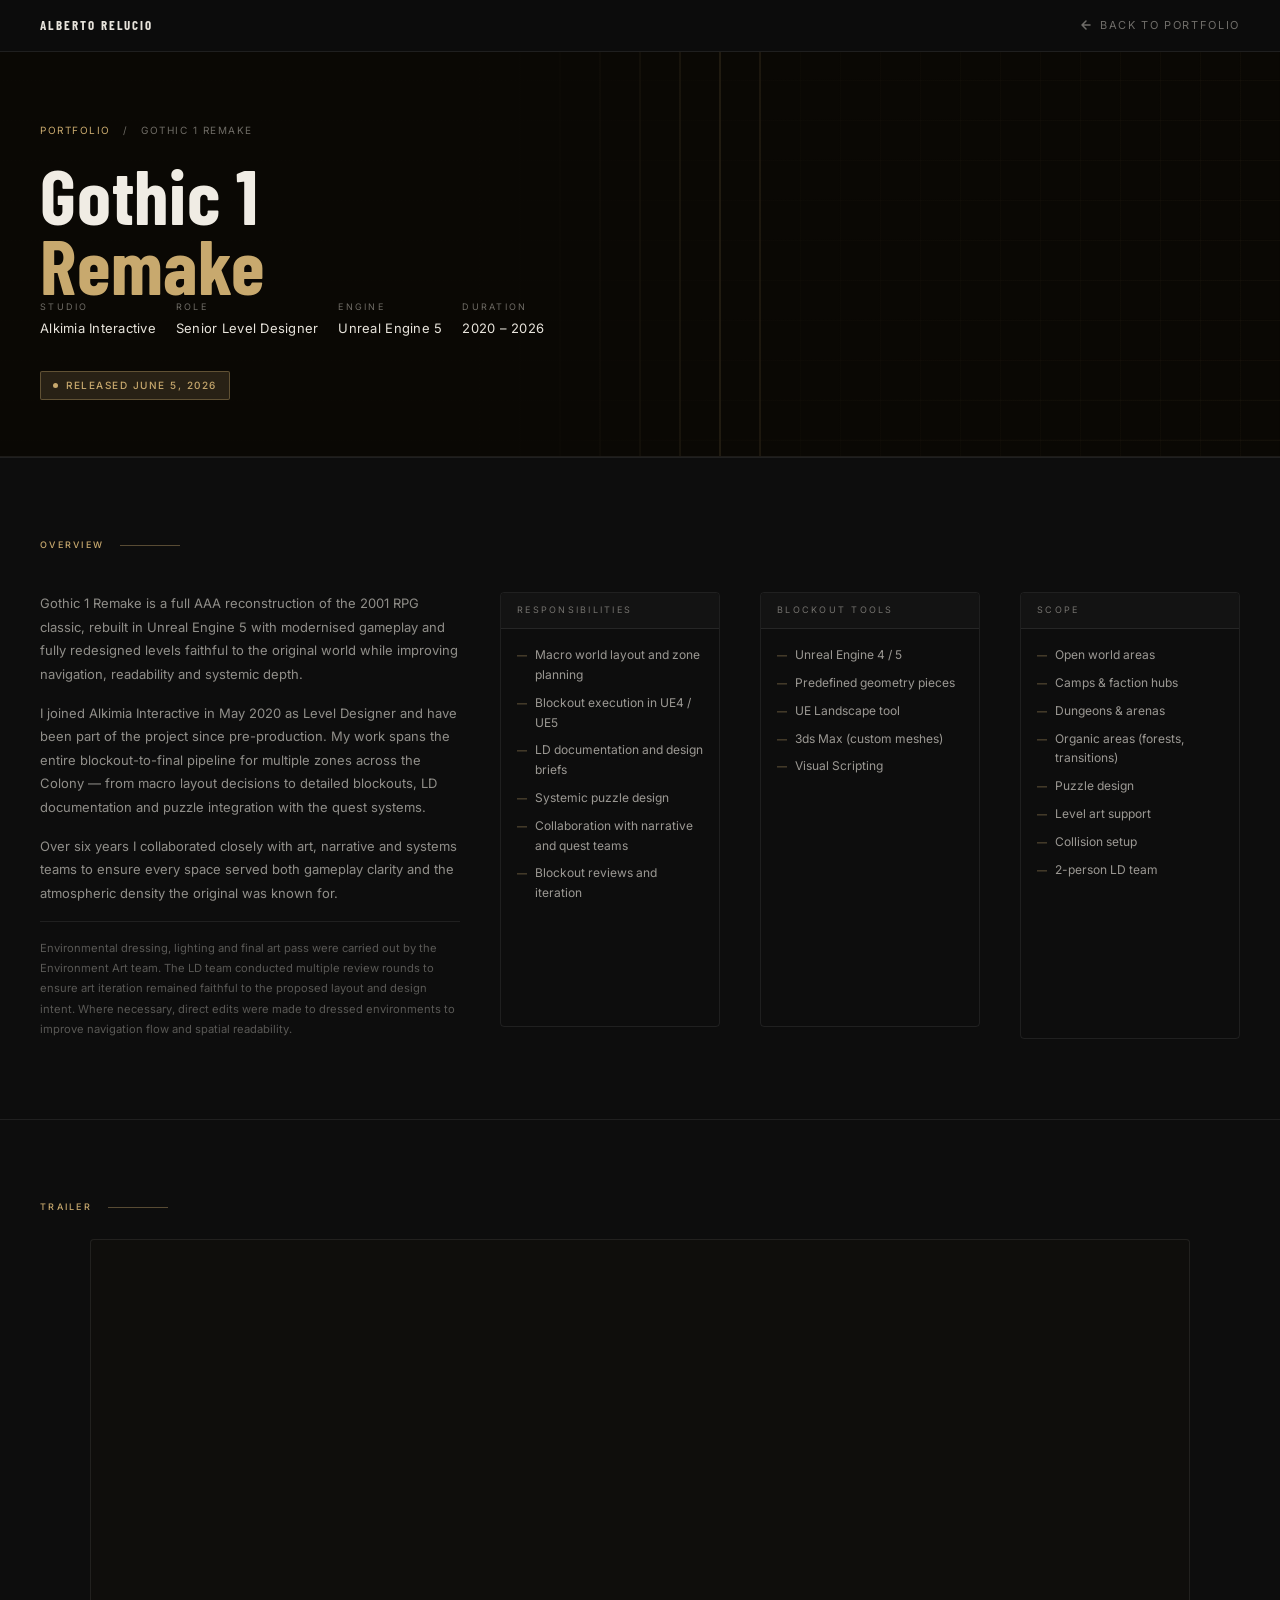
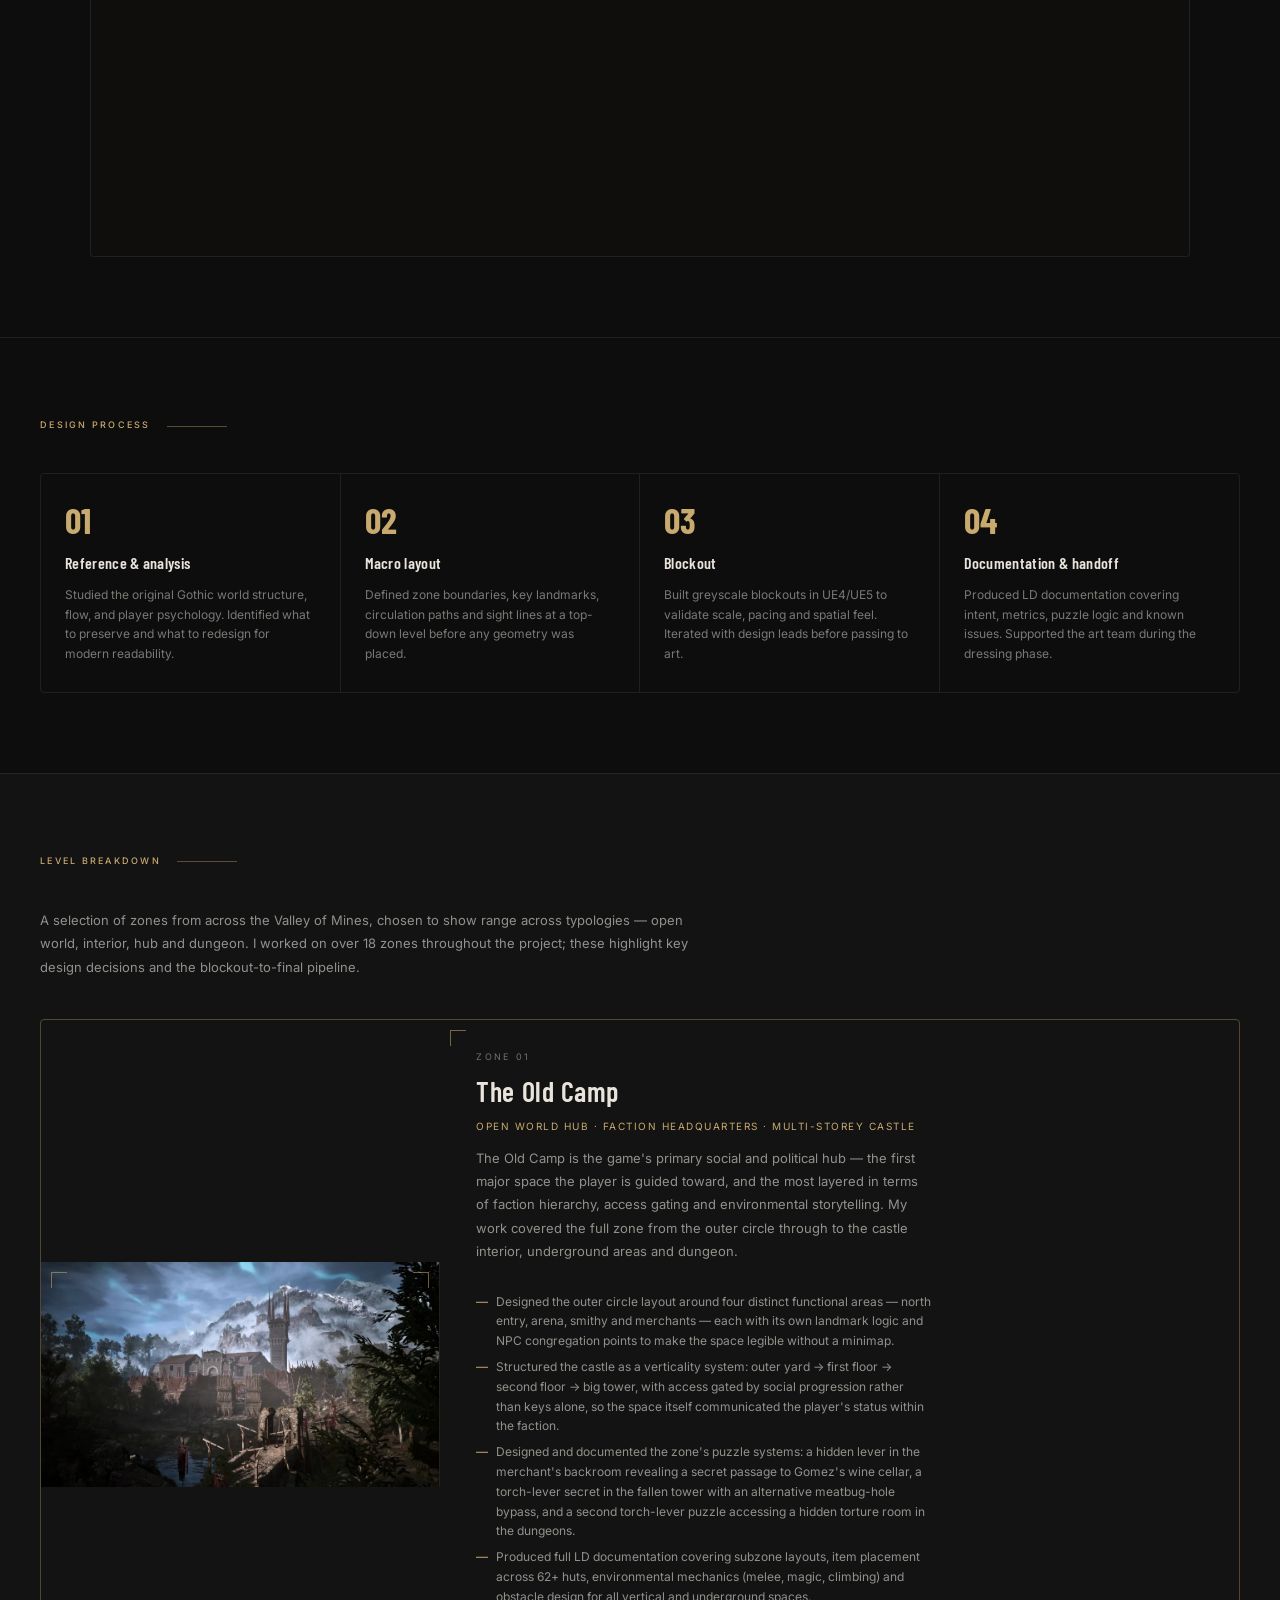
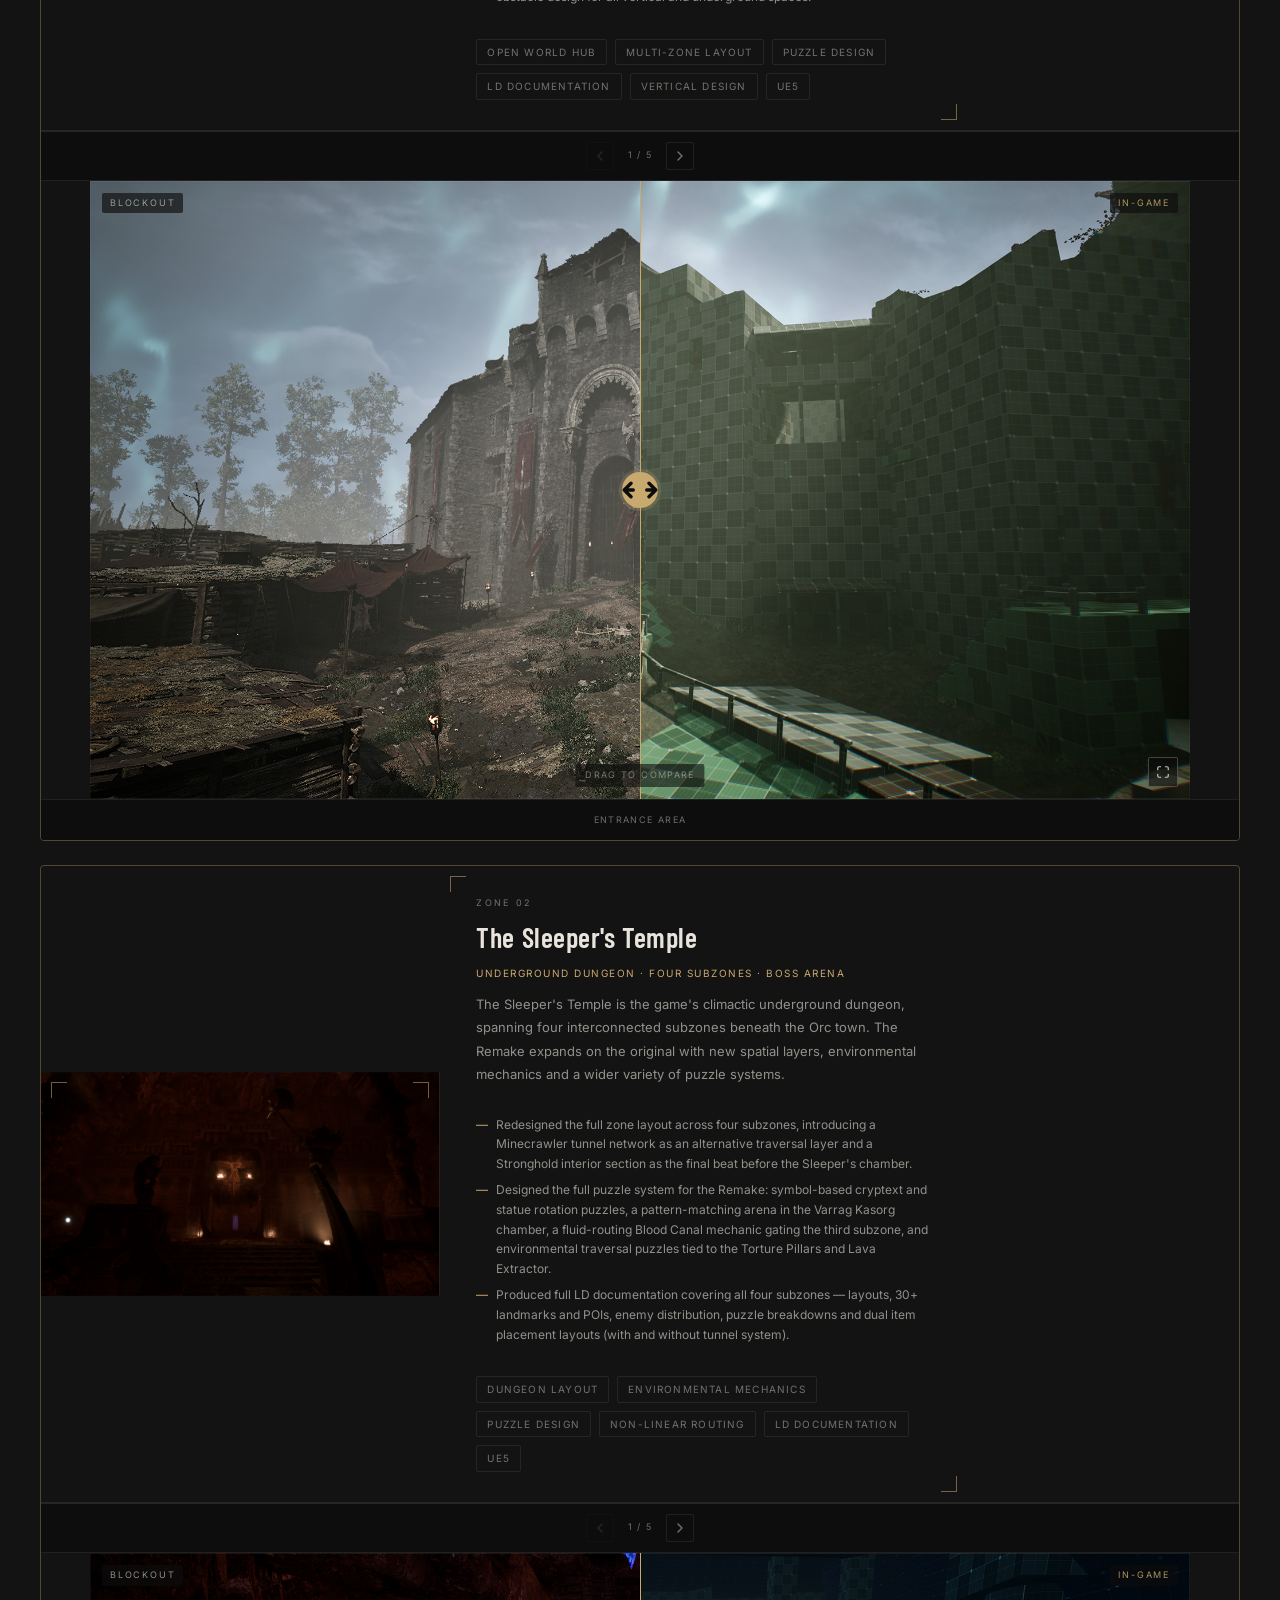
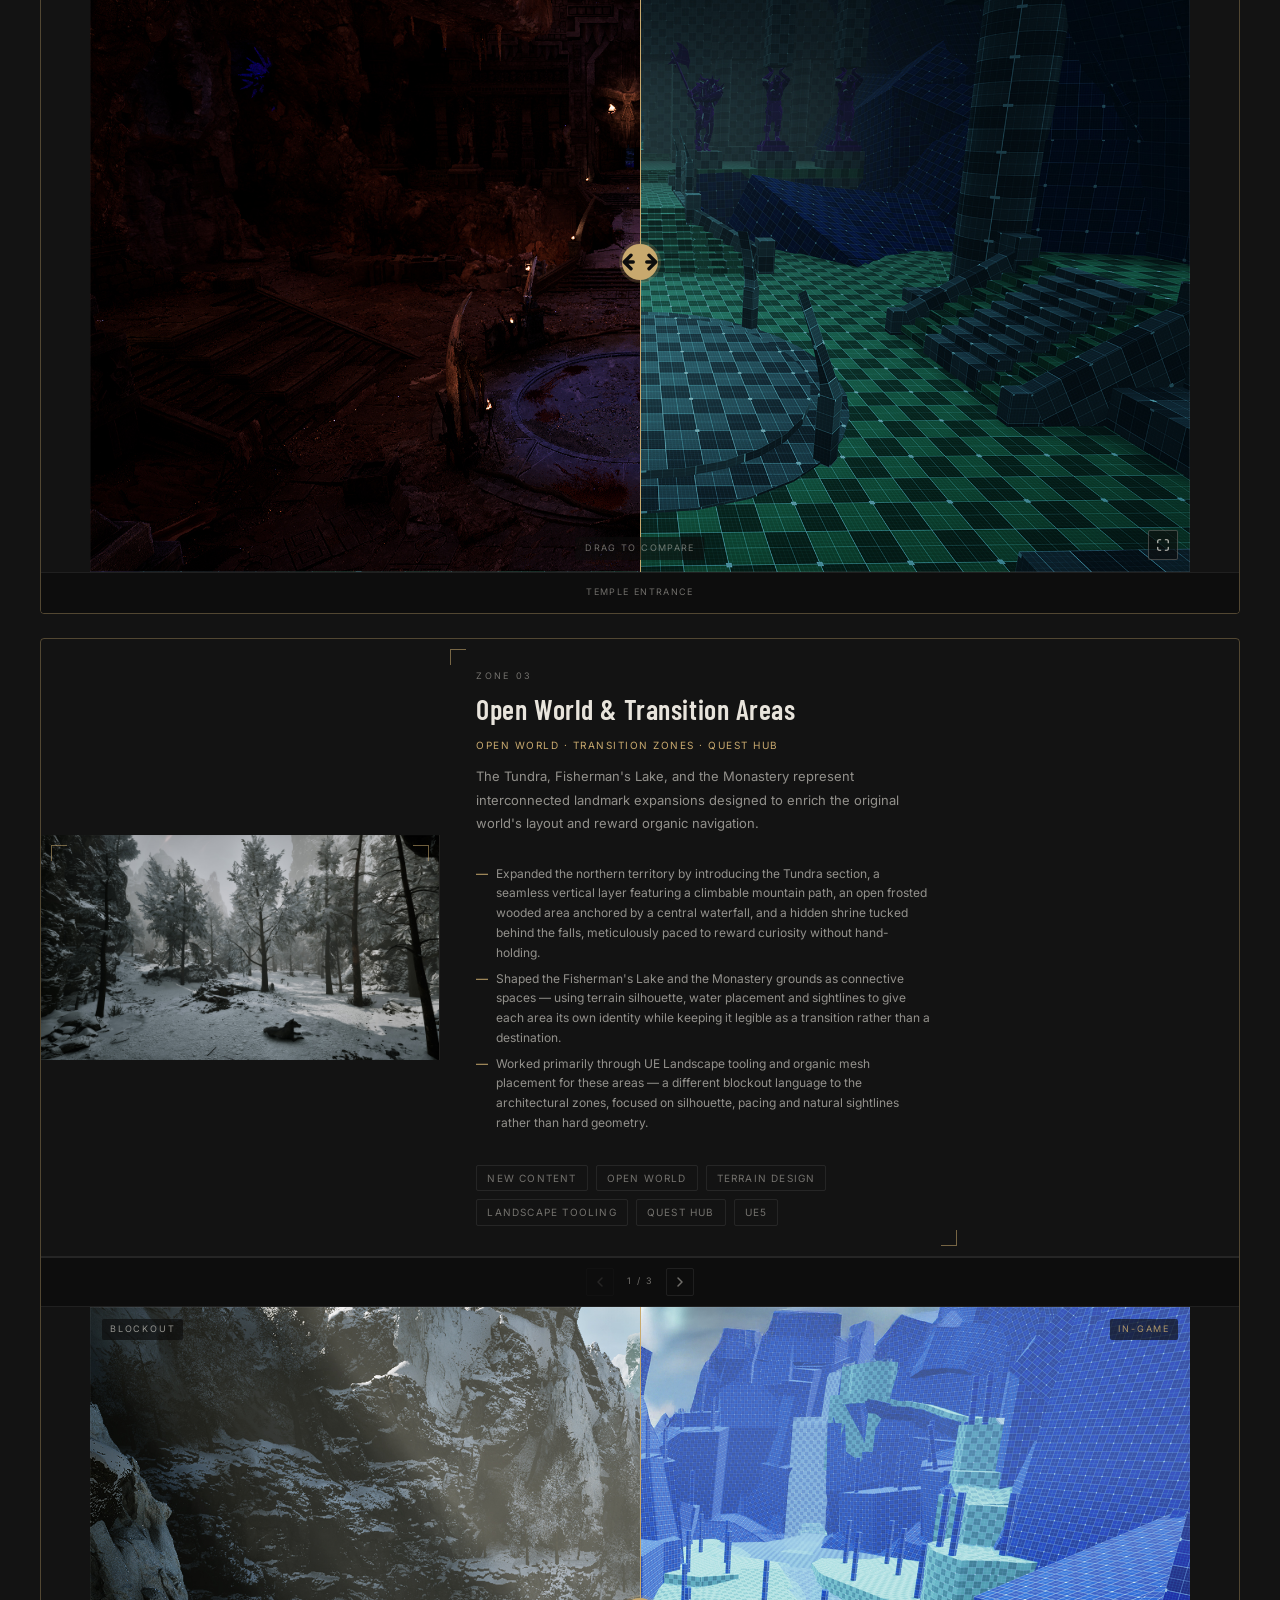
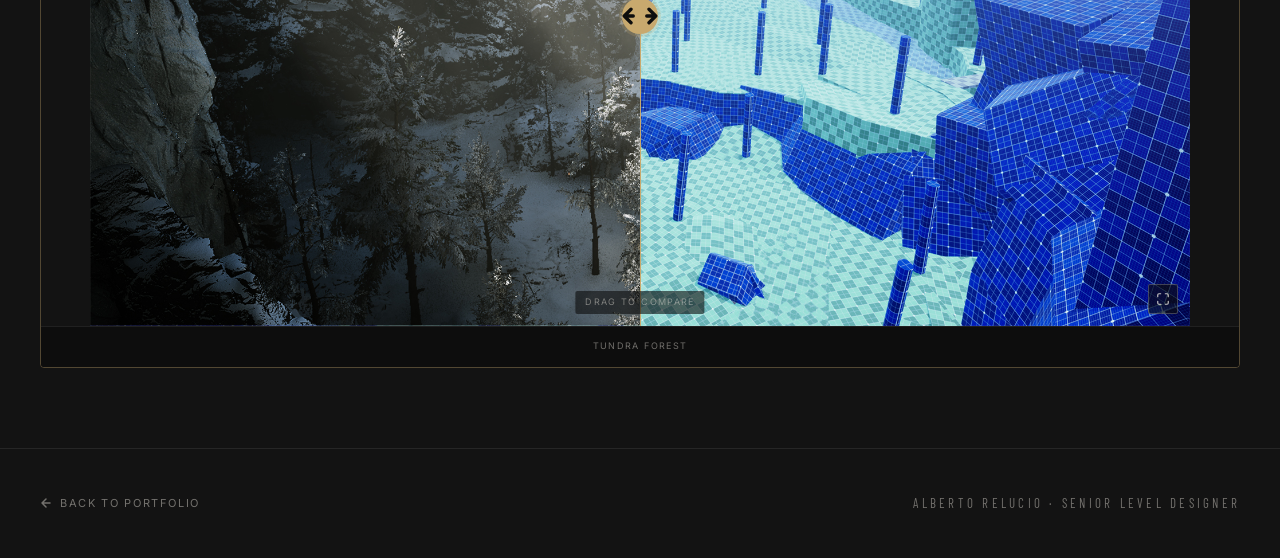
==== commit fa600d9c: "Add files via upload" ====
--- a/gothic.html
+++ b/gothic.html
@@ -7,7 +7,7 @@
   <link rel="preconnect" href="https://fonts.googleapis.com">
   <link rel="preconnect" href="https://fonts.gstatic.com" crossorigin>
   <link href="https://fonts.googleapis.com/css2?family=Barlow+Condensed:wght@400;600;700&family=Inter:wght@400;500&display=swap" rel="stylesheet">
-  <link rel="stylesheet" href="style.css">
+  <link rel="stylesheet" href="style.css?v=3">
 </head>
 <body>
 
@@ -237,6 +237,10 @@
 
         <div class="comparison" data-comparison>
 
+          <button class="comparison-expand" aria-label="View fullscreen" title="View fullscreen">
+            <svg width="14" height="14" viewBox="0 0 24 24" fill="none" stroke="currentColor" stroke-width="2" stroke-linecap="round" stroke-linejoin="round"><path d="M8 3H5a2 2 0 0 0-2 2v3m18 0V5a2 2 0 0 0-2-2h-3m0 18h3a2 2 0 0 0 2-2v-3M3 16v3a2 2 0 0 0 2 2h3"/></svg>
+          </button>
+
           <!-- Pair 1 -->
           <div class="cpair  active" data-caption="Entrance area">
             <div class="comparison-before">
@@ -353,6 +357,10 @@
         </div>
 
         <div class="comparison" data-comparison>
+
+          <button class="comparison-expand" aria-label="View fullscreen" title="View fullscreen">
+            <svg width="14" height="14" viewBox="0 0 24 24" fill="none" stroke="currentColor" stroke-width="2" stroke-linecap="round" stroke-linejoin="round"><path d="M8 3H5a2 2 0 0 0-2 2v3m18 0V5a2 2 0 0 0-2-2h-3m0 18h3a2 2 0 0 0 2-2v-3M3 16v3a2 2 0 0 0 2 2h3"/></svg>
+          </button>
           <div class="cpair  active" data-caption="Temple Entrance">
             <div class="comparison-before">
               <img src="images/SleeperTemple_Blockout_01.jpg" alt="SleeperTemple_Blockout_01">
@@ -464,6 +472,10 @@
         </div>
 
         <div class="comparison" data-comparison>
+
+          <button class="comparison-expand" aria-label="View fullscreen" title="View fullscreen">
+            <svg width="14" height="14" viewBox="0 0 24 24" fill="none" stroke="currentColor" stroke-width="2" stroke-linecap="round" stroke-linejoin="round"><path d="M8 3H5a2 2 0 0 0-2 2v3m18 0V5a2 2 0 0 0-2-2h-3m0 18h3a2 2 0 0 0 2-2v-3M3 16v3a2 2 0 0 0 2 2h3"/></svg>
+          </button>
           <div class="cpair  active" data-caption="Tundra Forest">
             <div class="comparison-before">
               <img src="images/Tundra_Blockout_01.jpg" alt="Tundra_Blockout_01">
@@ -506,6 +518,15 @@
 
 
   </div><!-- end Level breakdown -->
+
+
+  <!-- COMPARISON LIGHTBOX (shared overlay — the active comparator moves in here on expand) -->
+  <div class="lightbox-overlay" id="lightbox-overlay">
+    <button class="lightbox-close" id="lightbox-close" aria-label="Close">
+      <svg width="16" height="16" viewBox="0 0 16 16" fill="none" stroke="currentColor" stroke-width="1.5" stroke-linecap="round"><path d="M2 2l12 12M14 2L2 14"/></svg>
+    </button>
+    <div class="lightbox-content" id="lightbox-content"></div>
+  </div>
 
 
   <!-- PAGE FOOTER -->
@@ -631,6 +652,70 @@
     }
 
     document.querySelectorAll('.comparison-wrap').forEach(initComparison);
+
+
+    /* ── COMPARISON LIGHTBOX — expand a comparator to fullscreen ── */
+    (function () {
+      const overlay  = document.getElementById('lightbox-overlay');
+      const content  = document.getElementById('lightbox-content');
+      const closeBtn = document.getElementById('lightbox-close');
+      if (!overlay || !content || !closeBtn) return;
+
+      let movedEl = null, originalParent = null, originalNext = null;
+
+      function openLightbox(wrap) {
+        if (movedEl === wrap) return;      // already showing this one
+        if (movedEl) closeLightbox();      // always clear out whatever was open first
+
+        movedEl        = wrap;
+        originalParent = wrap.parentNode;
+        originalNext   = wrap.nextSibling;
+        content.appendChild(wrap);
+        overlay.classList.add('open');
+        document.body.classList.add('lightbox-lock');
+      }
+
+      function closeLightbox() {
+        if (!movedEl) return;
+        if (originalNext) originalParent.insertBefore(movedEl, originalNext);
+        else originalParent.appendChild(movedEl);
+        overlay.classList.remove('open');
+        document.body.classList.remove('lightbox-lock');
+        movedEl = null;
+      }
+
+      document.querySelectorAll('.comparison-expand').forEach(btn => {
+        let touchHandled = false;
+
+        function handleExpand(e) {
+          e.preventDefault();
+          e.stopPropagation();
+          const wrap = btn.closest('.comparison-wrap');
+          if (wrap) openLightbox(wrap);
+        }
+
+        /* stop the tap from also being read as a drag on the slider underneath */
+        btn.addEventListener('mousedown', e => e.stopPropagation());
+
+        /* mobile: act on touchend directly rather than waiting on a synthetic click,
+           which can get lost or delayed on top of the slider's own touch handling */
+        btn.addEventListener('touchstart', e => e.stopPropagation(), { passive: true });
+        btn.addEventListener('touchend', e => {
+          touchHandled = true;
+          handleExpand(e);
+          setTimeout(() => { touchHandled = false; }, 500);
+        });
+
+        btn.addEventListener('click', e => {
+          if (touchHandled) return; // ghost click after touchend already handled it
+          handleExpand(e);
+        });
+      });
+
+      closeBtn.addEventListener('click', closeLightbox);
+      overlay.addEventListener('click', e => { if (e.target === overlay) closeLightbox(); });
+      document.addEventListener('keydown', e => { if (e.key === 'Escape') closeLightbox(); });
+    })();
 
 
     /* ── SCROLL REVEAL ── */
--- a/style.css
+++ b/style.css
@@ -367,9 +367,10 @@
   align-items: center;
   justify-content: space-between;
   padding: 0 var(--section-x);
-  background: rgba(13, 13, 13, 0.92);
+  background: rgba(13, 13, 13, 0.97);
   backdrop-filter: blur(10px);
   -webkit-backdrop-filter: blur(10px);
+  border-bottom: 0.5px solid var(--color-line);
   border-bottom: 0.5px solid var(--color-line);
 }
 
@@ -739,7 +740,7 @@
   max-width: 320px;
 }
 
-@media (max-width: 768px) {
+@media (max-width: 768px), (max-height: 700px) and (orientation: landscape) {
   .hero-diamond-wrap {
     display: none;
   }
@@ -749,10 +750,6 @@
   .hero-inner--centered .hero-identity {
     max-width: 320px;
     padding: 16px;
-  }
-}
-    max-width: 260px;
-    padding: 12px;
   }
 }
 
@@ -1006,6 +1003,7 @@
   position: relative;
   overflow: hidden;
   aspect-ratio: 16 / 9;
+  align-self: center;
   display: flex;
   align-items: center;
   justify-content: center;
@@ -1042,8 +1040,9 @@
 
 .card-academic-image {
   background: #0f0e0c;
+  aspect-ratio: 16 / 9;
   position: relative;
-  min-height: 240px;
+  align-self: center;
   display: flex;
   align-items: center;
   justify-content: center;
@@ -1090,12 +1089,23 @@
 
 .card-level-image {
   background: #0f0e0c;
+  aspect-ratio: 16 / 9;
   position: relative;
   overflow: hidden;
+  align-self: center;
   display: flex;
   align-items: center;
   justify-content: center;
   border-right: 0.5px solid var(--color-line);
+}
+
+.card-level-image img {
+  position: absolute;
+  inset: 0;
+  width: 100%;
+  height: 100%;
+  object-fit: cover;
+  display: block;
 }
 
 
@@ -1127,23 +1137,7 @@
   pointer-events: none;
 }
 
-.card-level-image img {
-  width: 100%;
-  height: auto;
-  aspect-ratio: 16 / 9;
-  object-fit: contain;
-  display: block;
-  padding: 12px;
-  box-sizing: border-box;
-}
-
-.card-level-image img {
-  position: absolute;
-  inset: 0;
-  width: 100%;
-  height: 100%;
-  object-fit: cover;
-}
+
 
 .card-level-body {
   padding: 30px 36px;
@@ -1614,7 +1608,7 @@
 }
 
 /* Mobile — 768px */
-@media (max-width: 768px) {
+@media (max-width: 768px), (max-height: 700px) and (orientation: landscape) {
   :root {
     --section-y: 56px;
     --section-x: 20px;
@@ -1649,7 +1643,7 @@
   .stat-item:last-child { border-bottom: none; }
 
   /* Cards */
-  .card-featured { grid-template-columns: 1fr; }
+  .card-featured { display: block; }
   .card-image    { aspect-ratio: 16 / 9; min-height: 0; }
   .card-body {
     border-left: none;
@@ -1657,19 +1651,17 @@
     padding: 28px var(--section-x);
   }
 
-  .card-academic { grid-template-columns: 1fr; }
+  .card-academic { display: block; }
   .card-academic-image {
-    min-height: 160px;
     border-right: none;
     border-bottom: 0.5px solid var(--color-line);
   }
   .card-academic-body { padding: var(--space-6); }
 
-  .card-level-top { grid-template-columns: 1fr; }
+  .card-level-top { display: block; }
   .card-level-image {
     border-right: none;
     border-bottom: 0.5px solid var(--color-line);
-    aspect-ratio: 16 / 9;
   }
   .card-level-image img {
     padding: 0;
@@ -1678,12 +1670,13 @@
     inset: 0;
     width: 100%;
     height: 100%;
+    display: block;
   }
   .card-level-image::before,
   .card-level-image::after,
   .card-level-image .img-corner-bl,
   .card-level-image .img-corner-br { display: none; }
-  .card-level-body { padding: var(--space-5); max-width: 100%; }
+  .card-level-body { padding: var(--space-5); max-width: min(100%, 640px); margin: 0 auto; }
 
   .card-level-comparison { grid-template-columns: 1fr; }
   .card-level-comparison-item:first-child {
@@ -1804,6 +1797,69 @@
 
 .cpair-caption { padding: 8px 14px; font-size: 0.5625rem; letter-spacing: 0.15em; text-transform: uppercase; color: var(--color-text-muted); border-top: 0.5px solid var(--color-line); background: var(--color-bg); min-height: 41px; display: flex; align-items: center; justify-content: center; width: 100%; }
 
+/* ── COMPARISON EXPAND BUTTON ── */
+.comparison-expand {
+  position: absolute; bottom: 12px; right: 12px; z-index: 12;
+  width: 30px; height: 30px; border-radius: var(--radius-sm);
+  background: rgba(13,13,13,0.65); border: 0.5px solid rgba(232,228,220,0.25);
+  color: rgba(232,228,220,0.85);
+  display: flex; align-items: center; justify-content: center;
+  cursor: pointer; pointer-events: auto; touch-action: manipulation;
+  transition: border-color var(--transition-base), color var(--transition-base), background var(--transition-base);
+}
+.comparison-expand:hover { border-color: var(--color-accent-border); color: var(--color-accent); background: rgba(13,13,13,0.85); }
+
+/* ── COMPARISON LIGHTBOX ── */
+body.lightbox-lock { overflow: hidden; }
+
+.lightbox-overlay {
+  position: fixed; inset: 0; z-index: 999;
+  background: rgba(6,5,3,0.94);
+  display: none; align-items: center; justify-content: center;
+  padding: 56px 20px 20px;
+}
+.lightbox-overlay.open { display: flex; }
+
+.lightbox-content { width: 100%; max-width: 1100px; }
+.lightbox-content .comparison-wrap { border-top: none; }
+.lightbox-content .comparison-wrap .comparison { max-height: 78vh; }
+
+.lightbox-close {
+  position: fixed; top: 16px; right: 16px; z-index: 1000;
+  width: 40px; height: 40px; border-radius: 50%;
+  background: rgba(13,13,13,0.75); border: 0.5px solid rgba(232,228,220,0.25);
+  color: rgba(232,228,220,0.9);
+  display: flex; align-items: center; justify-content: center;
+  cursor: pointer;
+  transition: border-color var(--transition-base), color var(--transition-base);
+}
+.lightbox-close:hover { border-color: var(--color-accent-border); color: var(--color-accent); }
+
+@media (max-width: 768px), (max-height: 700px) and (orientation: landscape) {
+  .lightbox-overlay { padding: 64px 0 0; }
+  .lightbox-content .comparison-wrap .comparison { max-height: none; aspect-ratio: 16 / 9; }
+}
+
+/* Landscape phones: fit the whole comparator (nav + image + caption) inside the
+   screen height rather than forcing a 16:9 image, which pushed the prev/next
+   nav bar off-screen. The comparator image just fills whatever space is left. */
+@media (max-height: 700px) and (orientation: landscape) {
+  .lightbox-overlay {
+    padding: 12px 16px;
+    align-items: flex-start;
+    overflow-y: auto;
+    -webkit-overflow-scrolling: touch;
+  }
+  .lightbox-content {
+    width: 100%;
+    margin: auto 0; /* centres it when it fits, scrolls into view when it doesn't */
+  }
+  .lightbox-content .comparison-wrap .comparison {
+    aspect-ratio: 16 / 9;
+    max-height: none;
+  }
+}
+
 /* ── LEVEL BREAKDOWN: compare + video side by side ── */
 .card-level-bottom {
   display: grid;
@@ -1829,7 +1885,7 @@
 .card-level-video-caption { padding: 8px 14px; font-size: 0.5625rem; letter-spacing: 0.15em; text-transform: uppercase; color: var(--color-text-muted); border-top: 0.5px solid var(--color-line); background: var(--color-bg); min-height: 41px; display: flex; align-items: center; }
 
 /* ── GOTHIC RESPONSIVE ── */
-@media (max-width: 768px) {
+@media (max-width: 768px), (max-height: 700px) and (orientation: landscape) {
   .card-level-bottom {
     grid-template-columns: 1fr;
   }
@@ -1866,7 +1922,7 @@
 }
 
 /* ── GOTHIC OVERVIEW BLOCKS — mobile stack ── */
-@media (max-width: 768px) {
+@media (max-width: 768px), (max-height: 700px) and (orientation: landscape) {
   .overview-blocks {
     flex-direction: column !important;
     gap: var(--space-3) !important;
@@ -1879,10 +1935,13 @@
     flex: none !important;
   }
 
-  /* Text column full width on mobile */
+  /* Text column full width on mobile, but capped for readable line-length in landscape */
   .overview-blocks ~ div,
   [style*="width:420px"] {
     width: 100% !important;
+    max-width: min(100%, 640px) !important;
+    margin-left: auto !important;
+    margin-right: auto !important;
   }
 }
 
@@ -1891,7 +1950,7 @@
   display: none; /* hidden on desktop */
 }
 
-@media (max-width: 768px) {
+@media (max-width: 900px) {
   .hero-corners {
     display: block;
     position: absolute;
@@ -1902,7 +1961,6 @@
 
   .hero-corners-svg {
     position: absolute;
-    /* Fit snugly around the identity block */
     top: 50%;
     left: 50%;
     transform: translate(-50%, -50%);
@@ -1913,7 +1971,7 @@
 
 
 
-@media (max-width: 768px) {
+@media (max-width: 768px), (max-height: 700px) and (orientation: landscape) {
   .slideshow { max-width: 100%; }
 }
 
@@ -1955,7 +2013,7 @@
   display: block;
 }
 
-@media (max-width: 768px) {
+@media (max-width: 768px), (max-height: 700px) and (orientation: landscape) {
   .trailer-wrap {
     max-width: 100%;
     border-radius: 0;
@@ -1963,3 +2021,41 @@
     border-right: none;
   }
 }
+
+/* ── WIDE-BUT-TIGHT SCREENS ──
+   The Overview text column has a fixed, non-shrinking width (420px) and the
+   Level Breakdown image sits in a 1fr/2fr grid — both need real room to work.
+   Below ~1024px of width they run out of space and overflow/clip, regardless
+   of orientation or device height, so collapse them independently of that. */
+@media (max-width: 1024px) {
+  .card-level-top { display: block; }
+  .card-level-image {
+    border-right: none;
+    border-bottom: 0.5px solid var(--color-line);
+  }
+  .card-level-image::before,
+  .card-level-image::after,
+  .card-level-image .img-corner-bl,
+  .card-level-image .img-corner-br { display: none; }
+  .card-level-body { padding: var(--space-5); max-width: min(100%, 640px); margin: 0 auto; }
+
+  .overview-blocks {
+    flex-direction: column !important;
+    gap: var(--space-3) !important;
+  }
+  .overview-blocks .sidebar-block {
+    width: 100% !important;
+    max-width: 100% !important;
+    min-width: 0 !important;
+    flex: none !important;
+  }
+  .overview-blocks ~ div,
+  [style*="width:420px"] {
+    width: 100% !important;
+    max-width: min(100%, 640px) !important;
+    margin-left: auto !important;
+    margin-right: auto !important;
+  }
+}
+
+
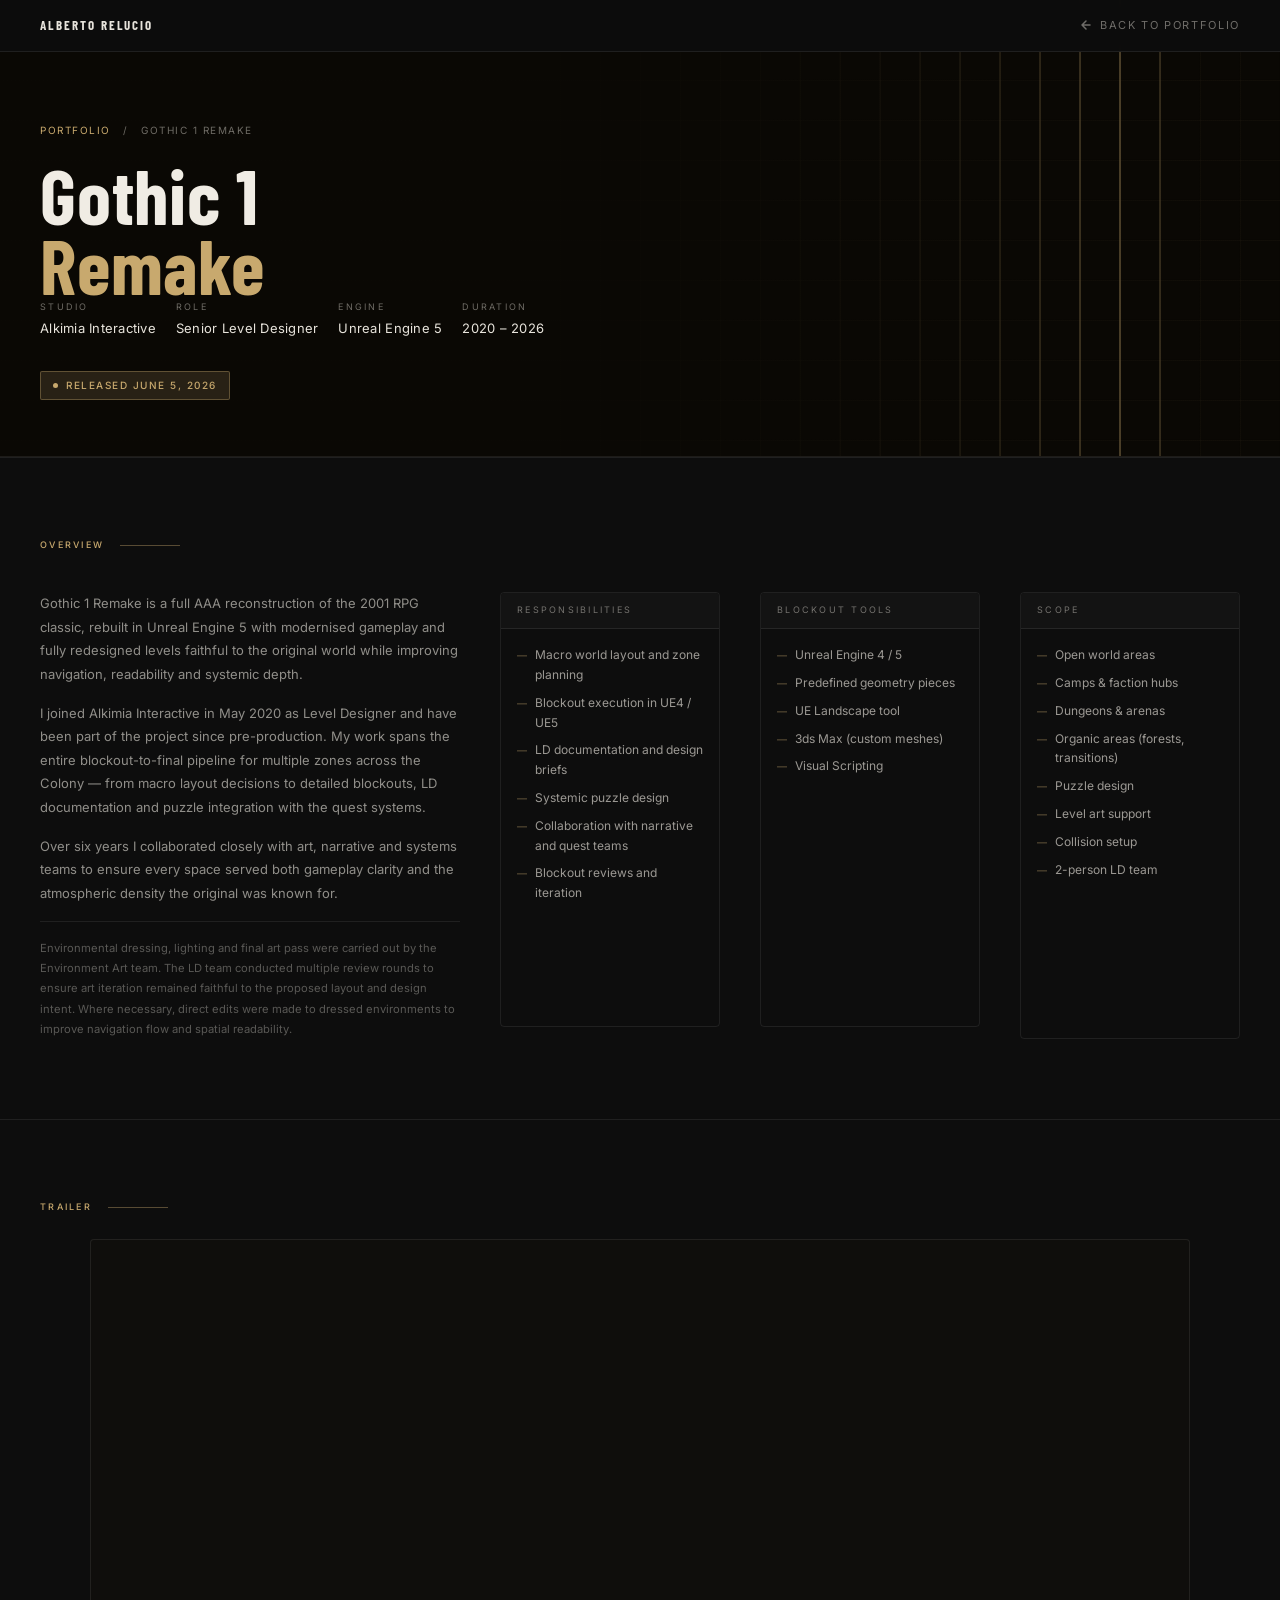
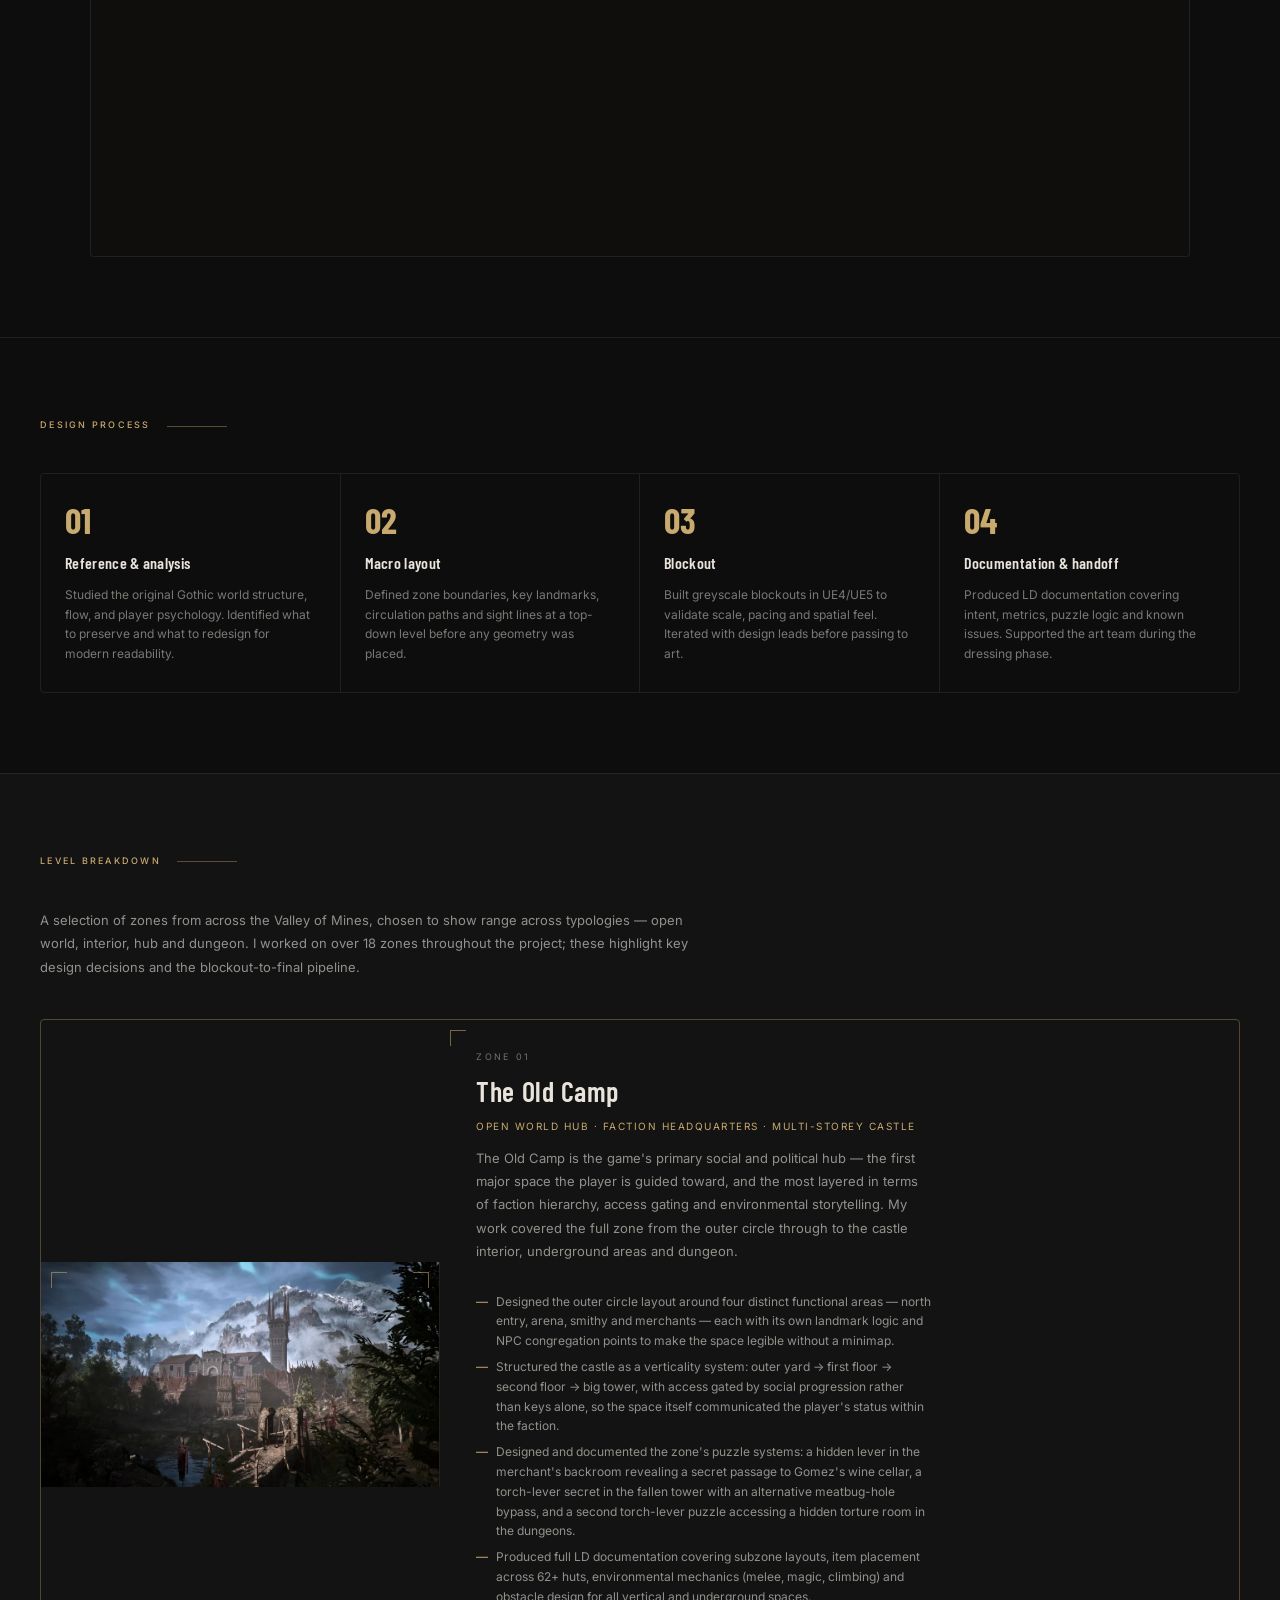
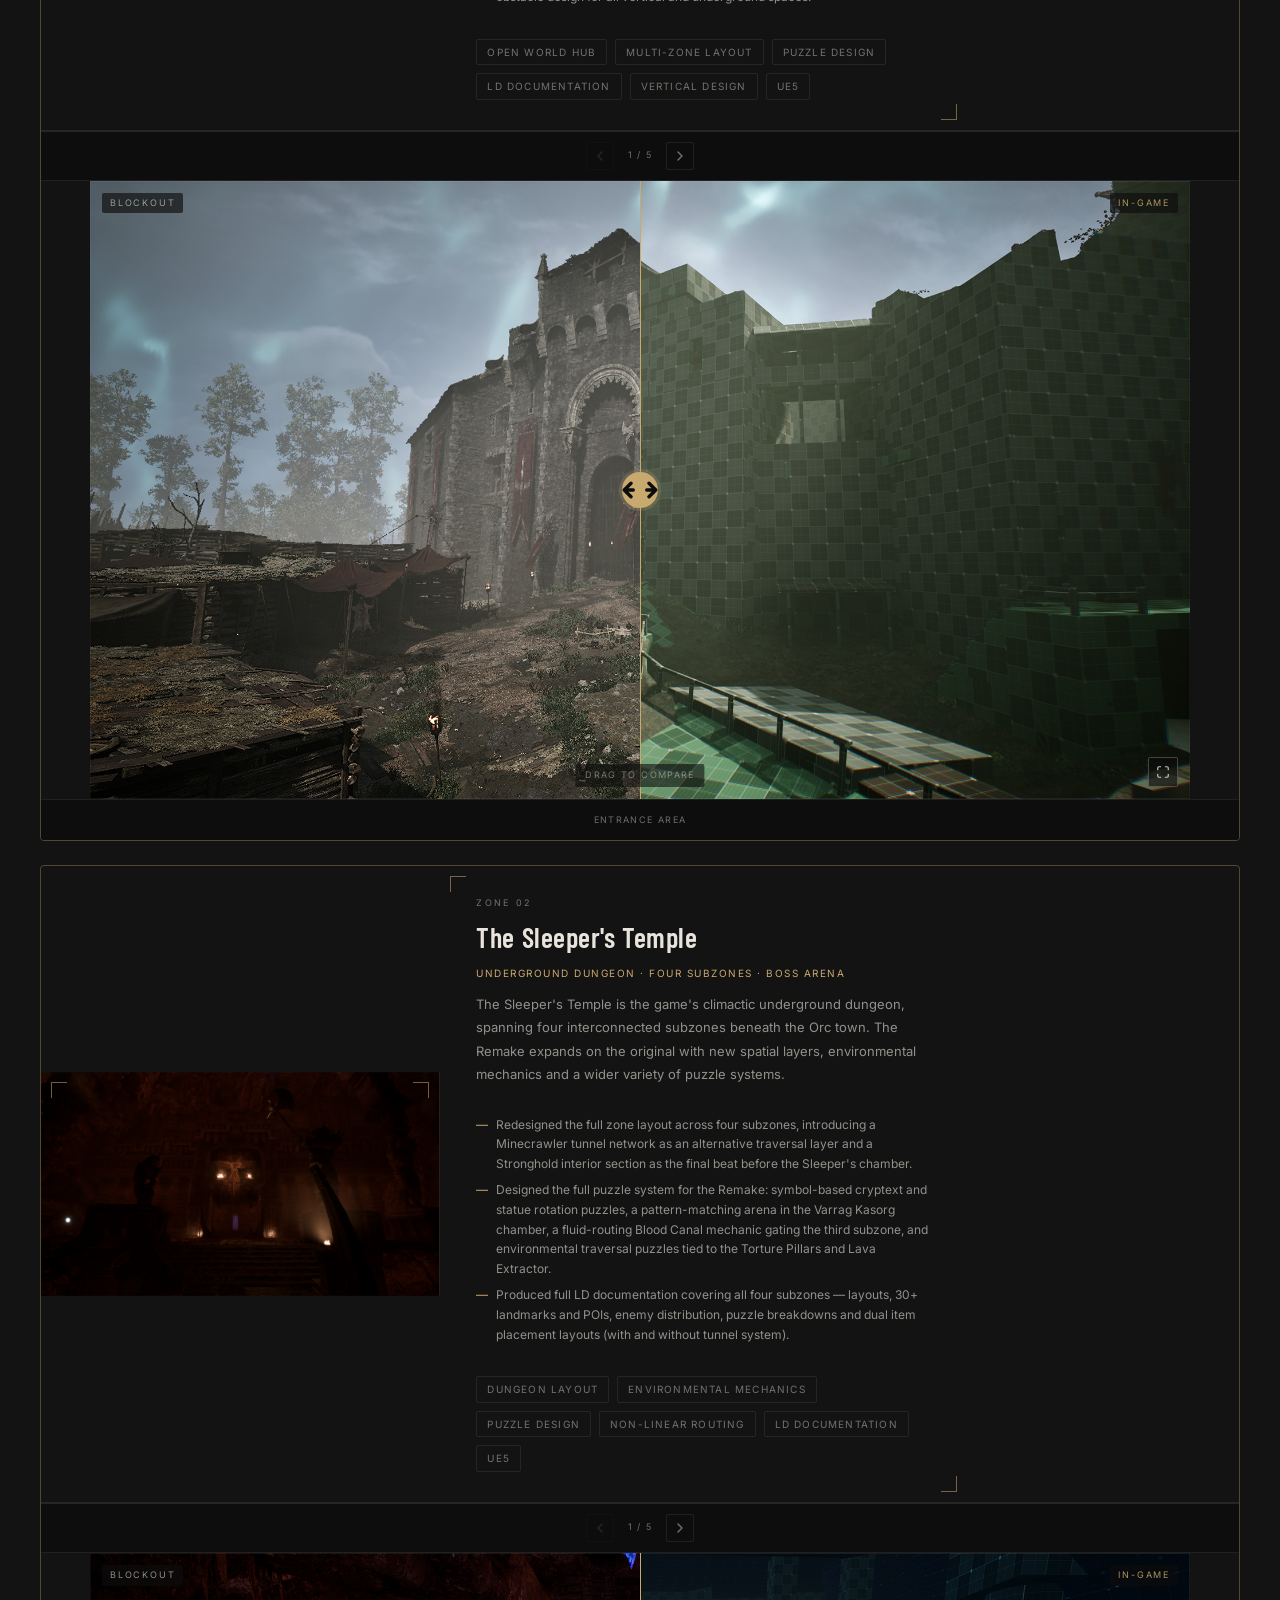
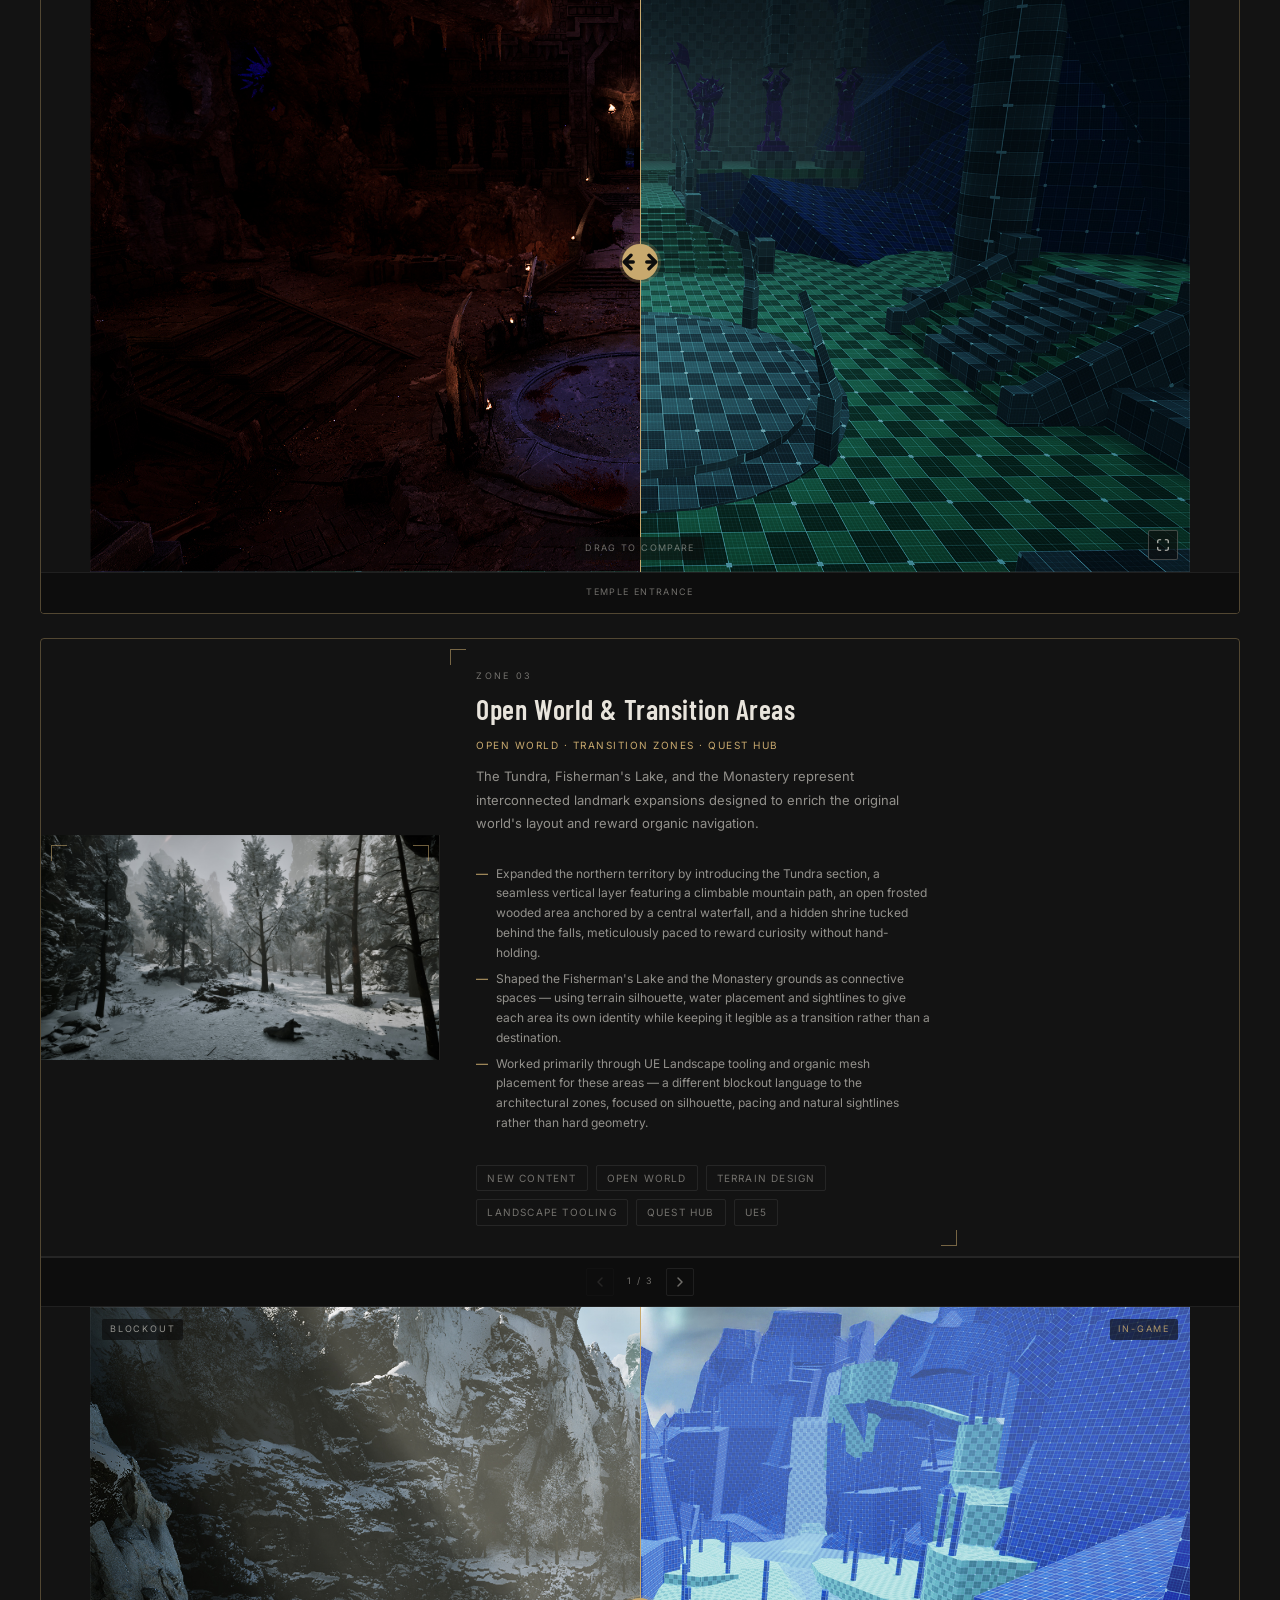
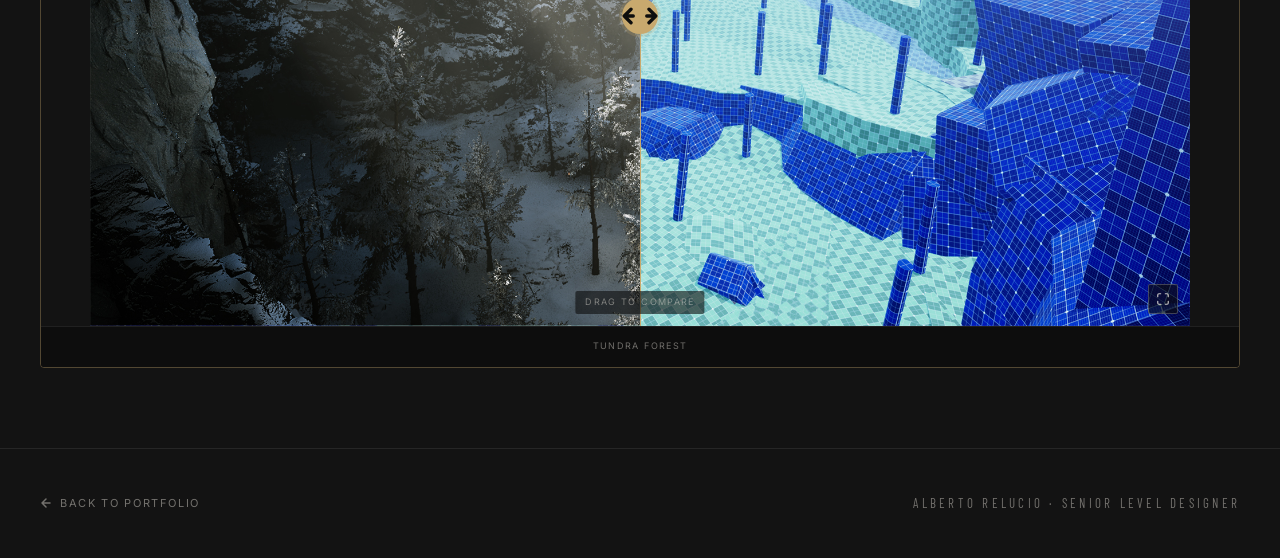
==== commit fae498da: "Add files via upload" ====
--- a/gothic.html
+++ b/gothic.html
@@ -7,7 +7,7 @@
   <link rel="preconnect" href="https://fonts.googleapis.com">
   <link rel="preconnect" href="https://fonts.gstatic.com" crossorigin>
   <link href="https://fonts.googleapis.com/css2?family=Barlow+Condensed:wght@400;600;700&family=Inter:wght@400;500&display=swap" rel="stylesheet">
-  <link rel="stylesheet" href="style.css?v=3">
+  <link rel="stylesheet" href="style.css?v=5">
 </head>
 <body>
 
--- a/style.css
+++ b/style.css
@@ -1002,11 +1002,10 @@
   background: var(--color-bg-warm-mid);
   position: relative;
   overflow: hidden;
-  aspect-ratio: 16 / 9;
+  width: 100%;
+  height: 0;
+  padding-top: 56.25%; /* 16:9 */
   align-self: center;
-  display: flex;
-  align-items: center;
-  justify-content: center;
 }
 
 .card-image img {
@@ -1040,12 +1039,11 @@
 
 .card-academic-image {
   background: #0f0e0c;
-  aspect-ratio: 16 / 9;
   position: relative;
+  width: 100%;
+  height: 0;
+  padding-top: 56.25%; /* 16:9 */
   align-self: center;
-  display: flex;
-  align-items: center;
-  justify-content: center;
   border-right: 0.5px solid var(--color-line);
   overflow: hidden;
 }
@@ -1089,13 +1087,12 @@
 
 .card-level-image {
   background: #0f0e0c;
-  aspect-ratio: 16 / 9;
   position: relative;
   overflow: hidden;
+  width: 100%;
+  height: 0;
+  padding-top: 56.25%; /* 16:9 */
   align-self: center;
-  display: flex;
-  align-items: center;
-  justify-content: center;
   border-right: 0.5px solid var(--color-line);
 }
 
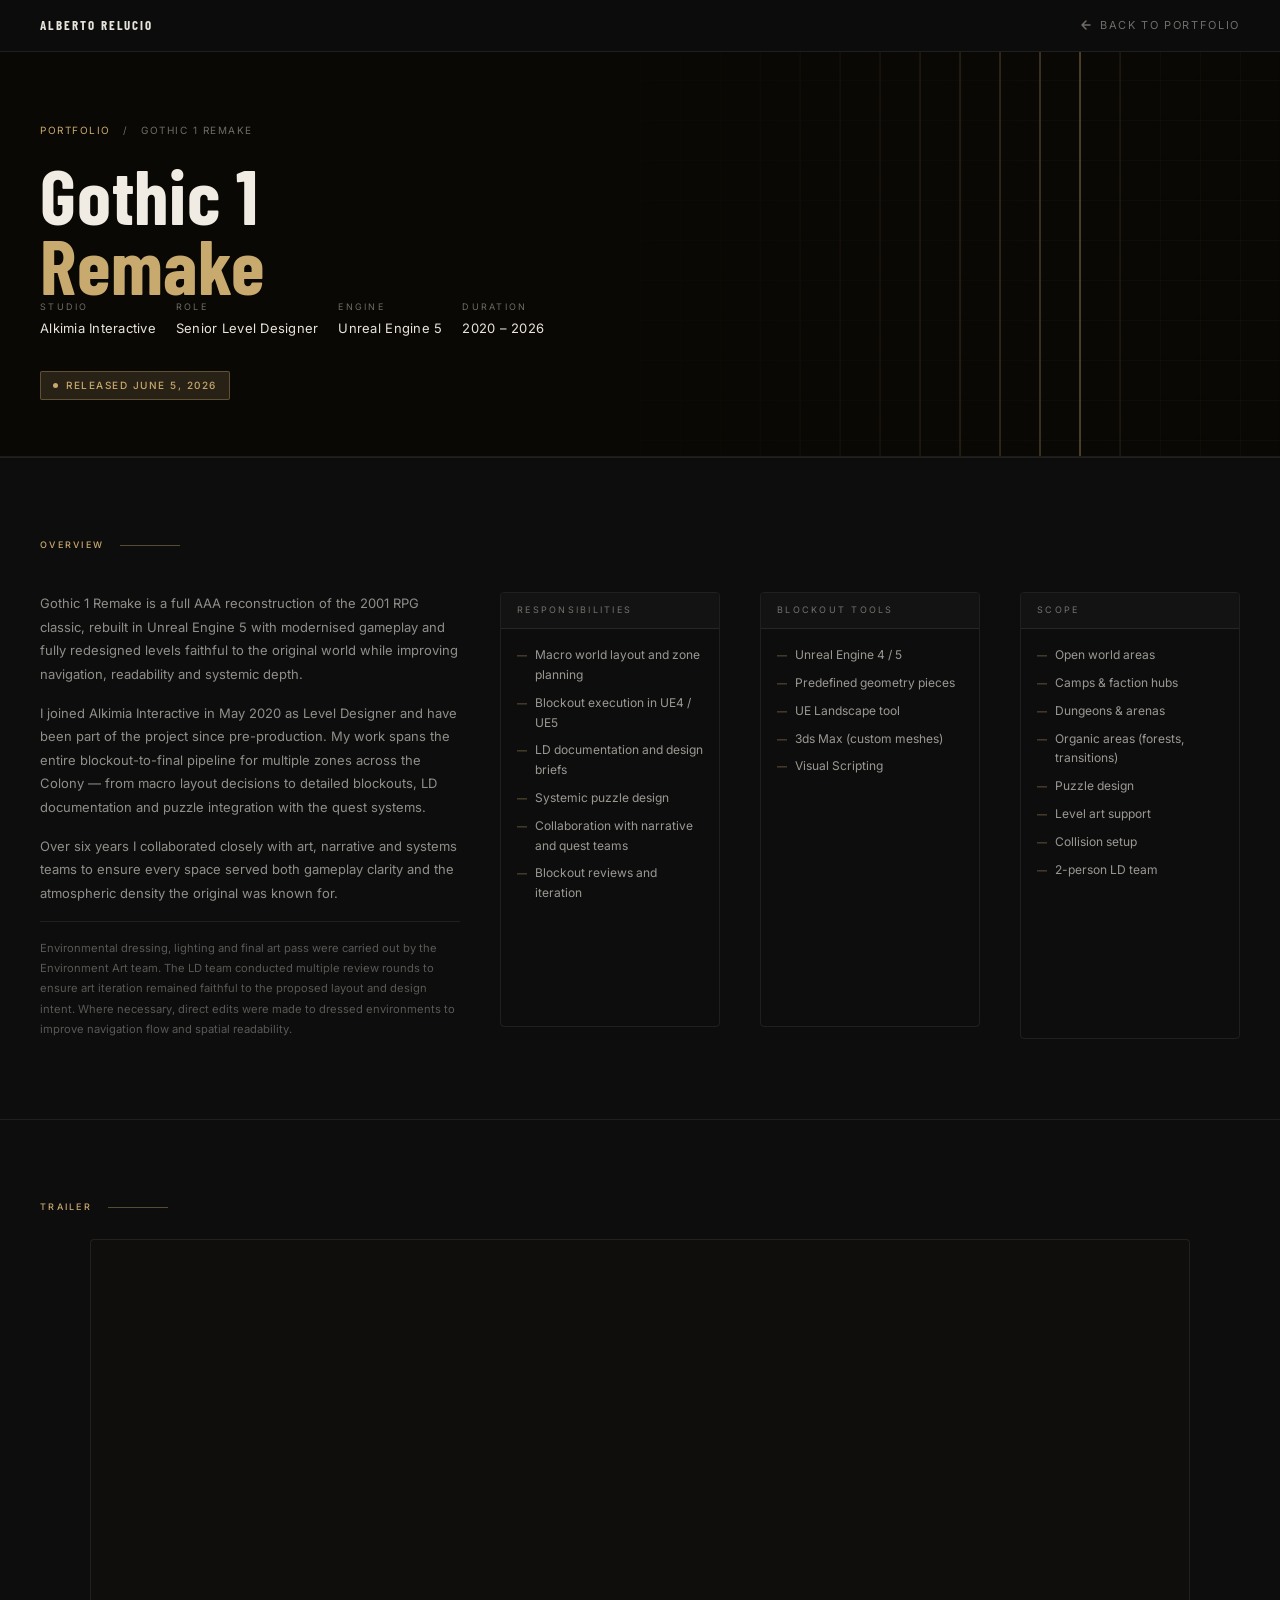
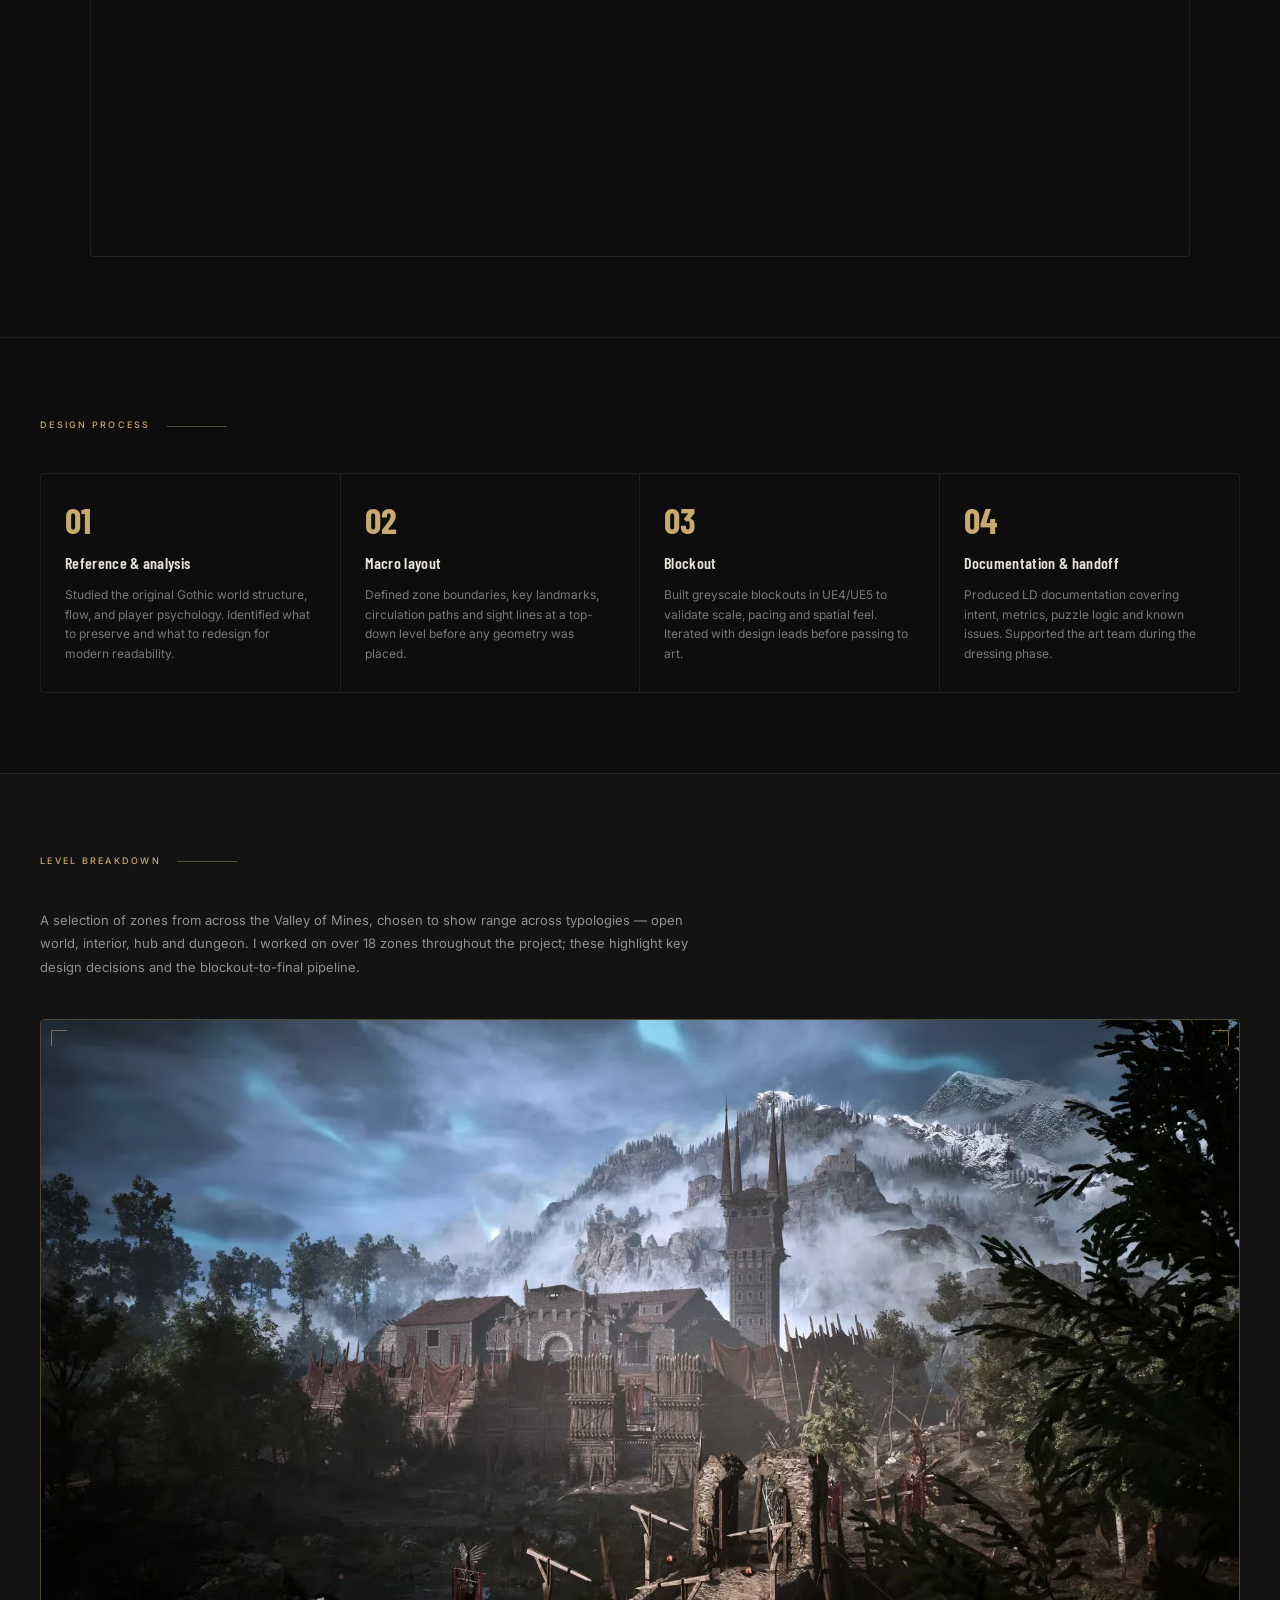
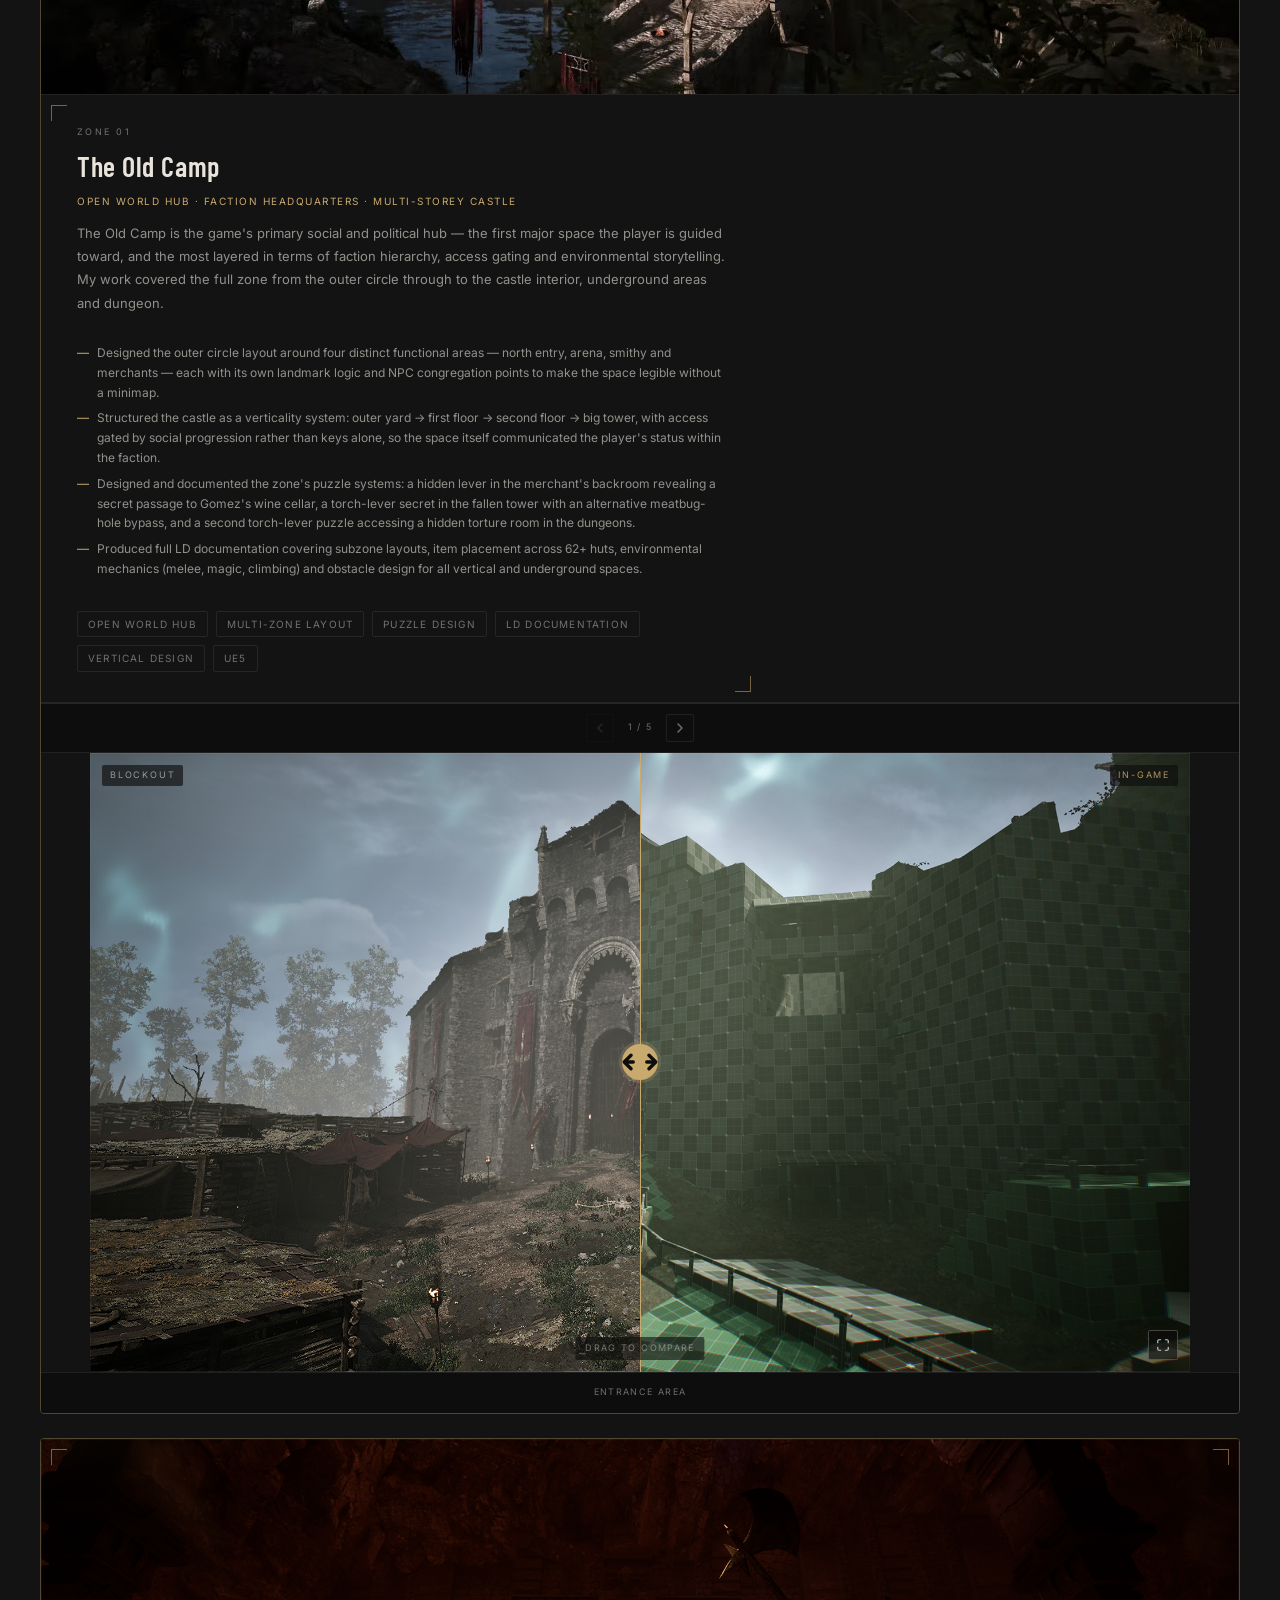
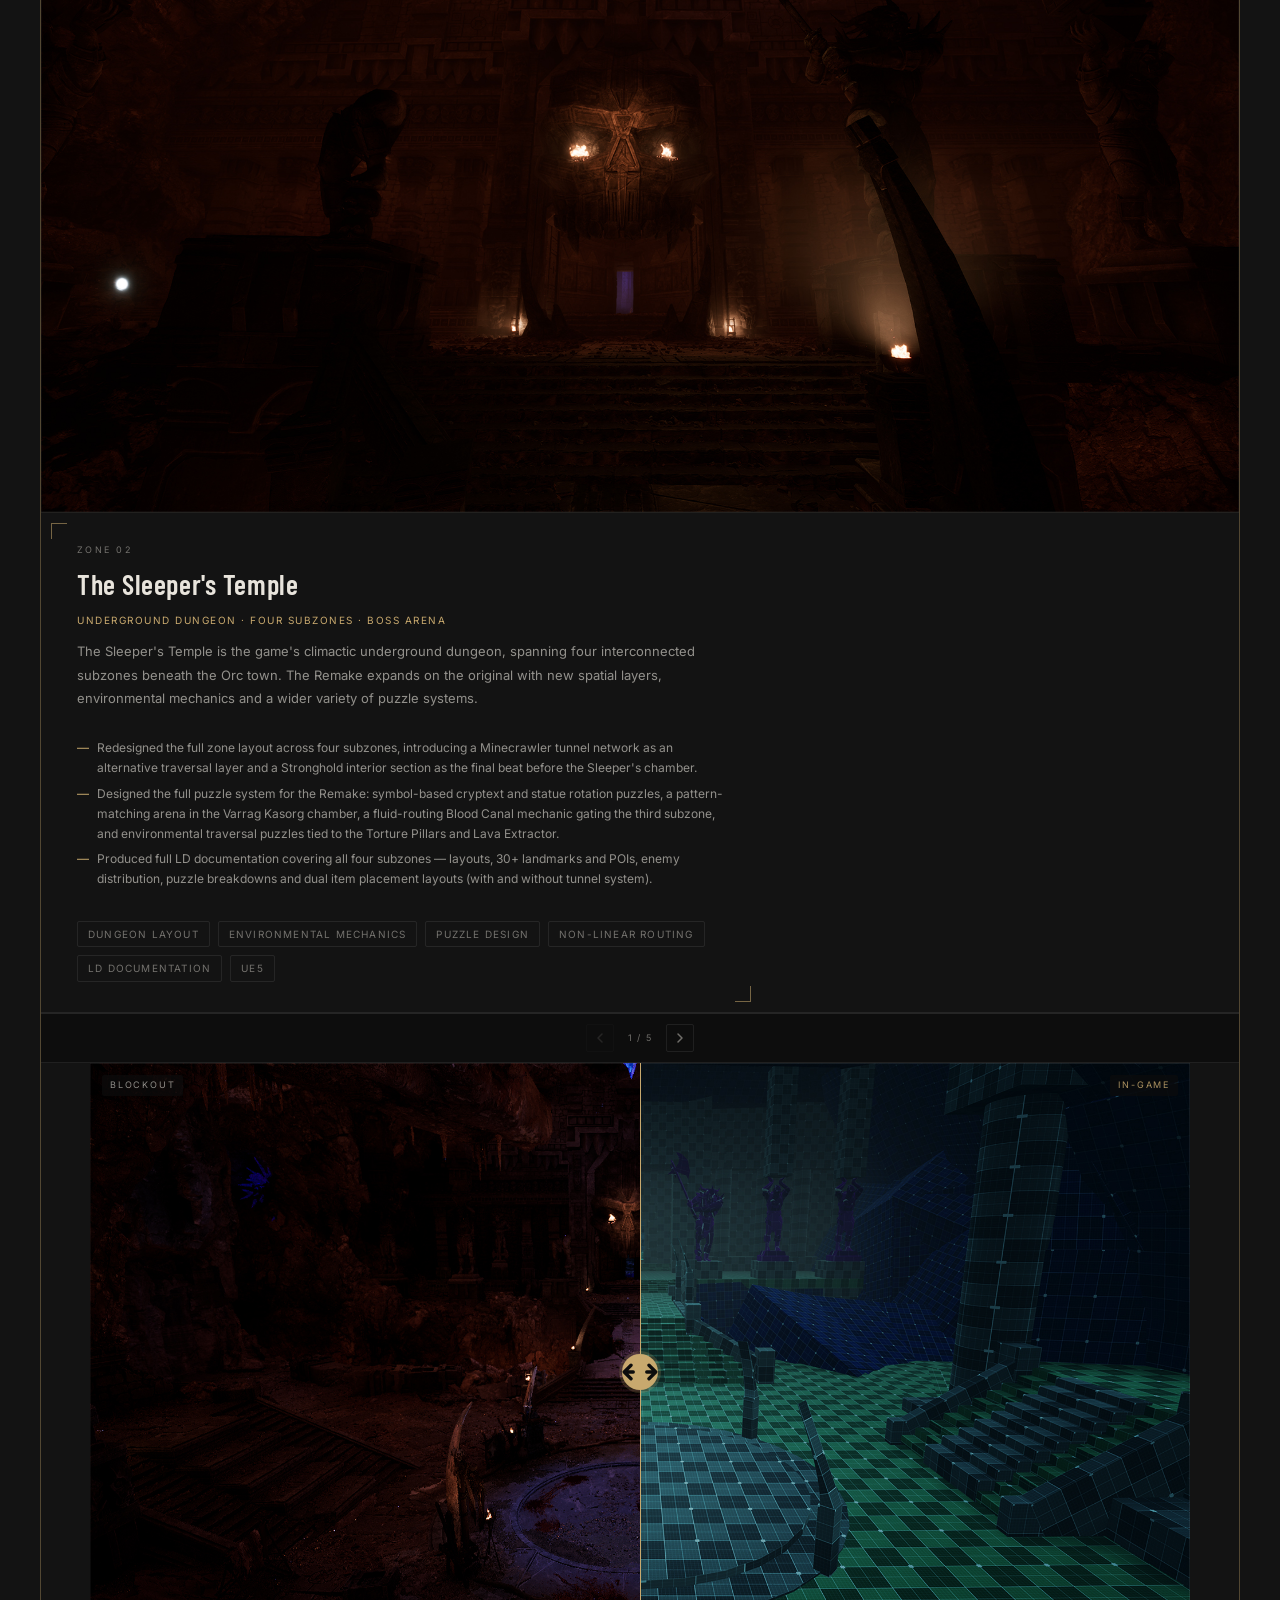
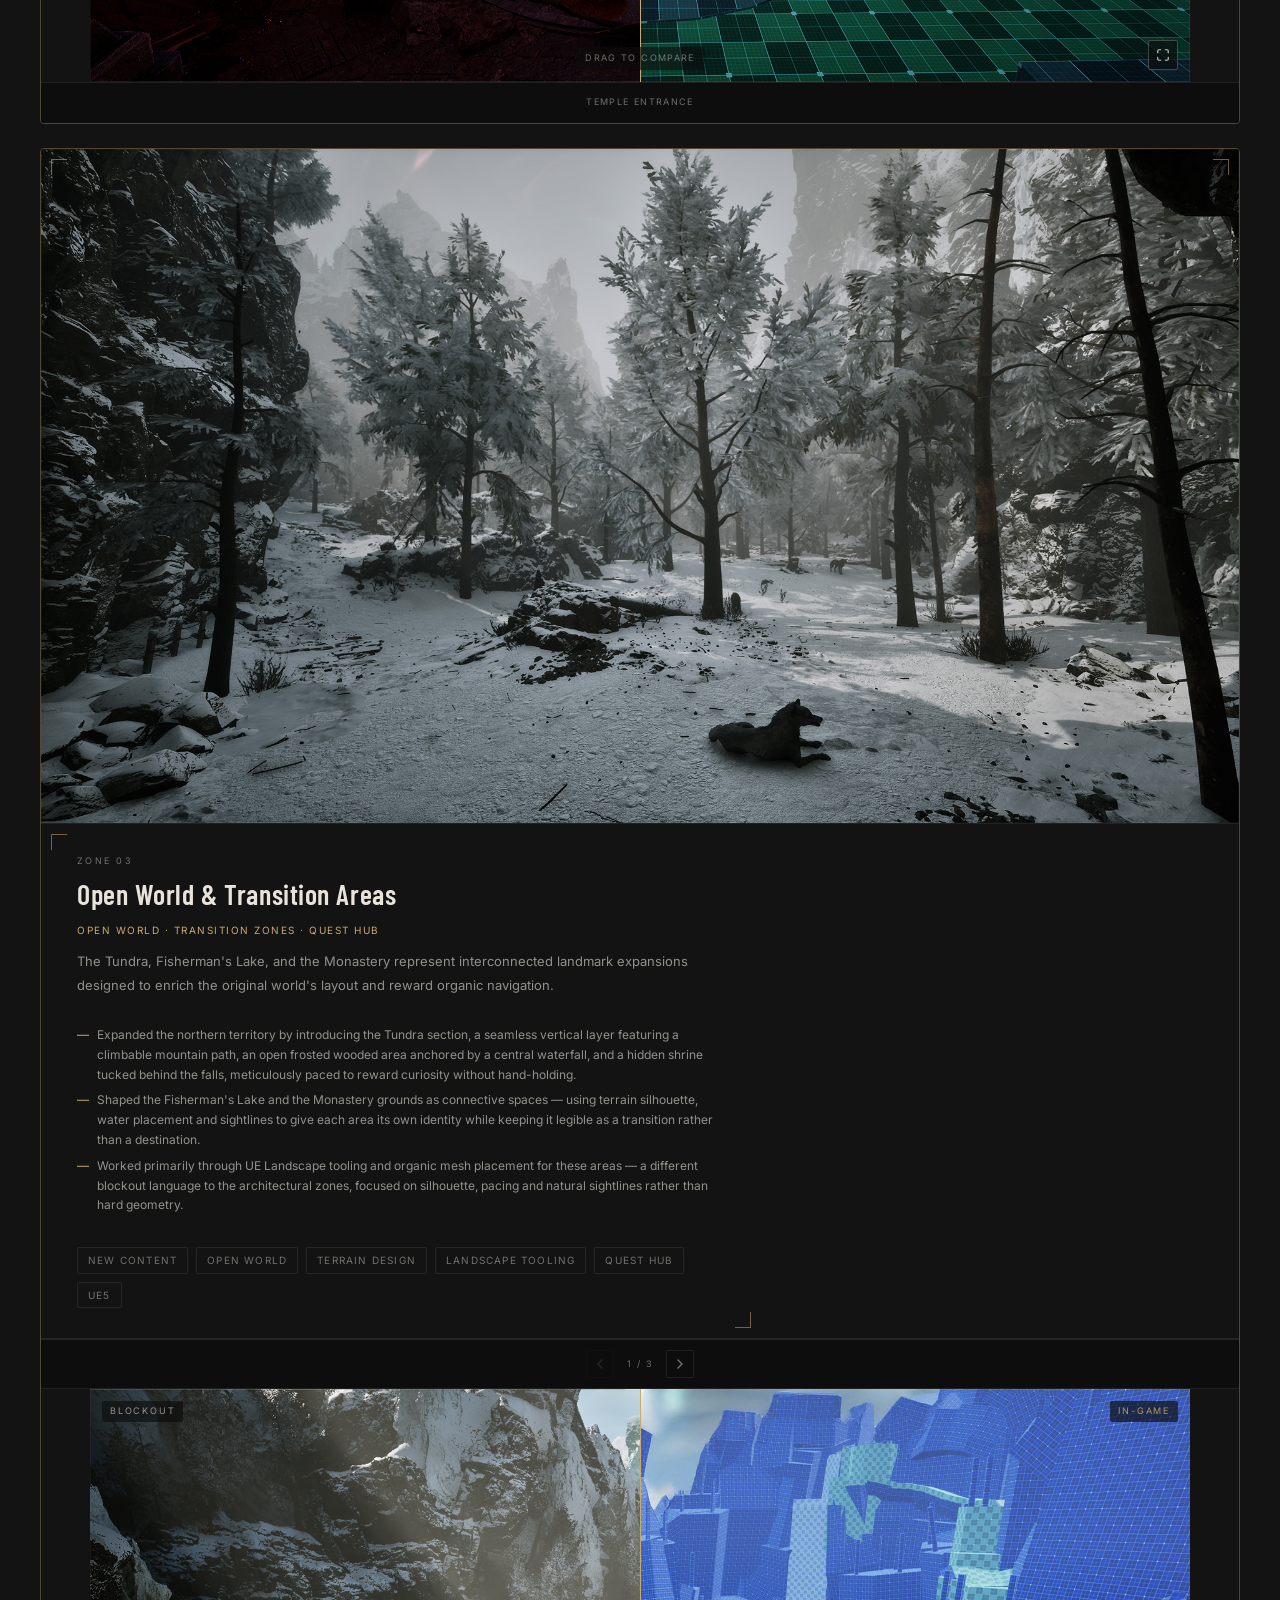
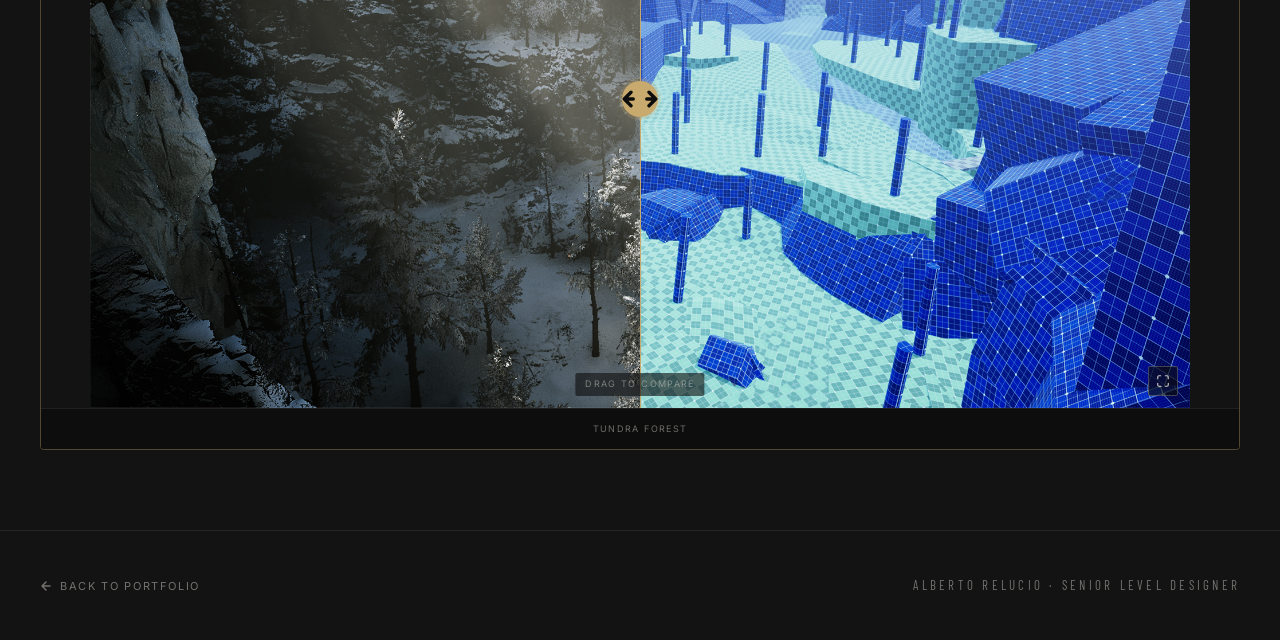
==== commit d398a825: "Add files via upload" ====
--- a/gothic.html
+++ b/gothic.html
@@ -7,7 +7,7 @@
   <link rel="preconnect" href="https://fonts.googleapis.com">
   <link rel="preconnect" href="https://fonts.gstatic.com" crossorigin>
   <link href="https://fonts.googleapis.com/css2?family=Barlow+Condensed:wght@400;600;700&family=Inter:wght@400;500&display=swap" rel="stylesheet">
-  <link rel="stylesheet" href="style.css?v=5">
+  <link rel="stylesheet" href="style.css?v=6">
 </head>
 <body>
 
--- a/style.css
+++ b/style.css
@@ -1076,12 +1076,12 @@
 .card-level:last-child { margin-bottom: 0; }
 .card-level:hover      { border-color: var(--color-line-strong); }
 
-/* Top row: image (left) + description (right) */
+/* Top row: image (full width), description below — always stacked.
+   (Previously a 2-column grid on wide screens, but that combination
+   consistently hit Safari sizing bugs; always-stacked is simpler and reliable.) */
 .card-level-top {
-  display: grid;
-  grid-template-columns: 1fr 2fr;
+  display: block;
   border-bottom: 0.5px solid var(--color-line);
-  align-items: stretch;
 }
 
 
@@ -1092,8 +1092,8 @@
   width: 100%;
   height: 0;
   padding-top: 56.25%; /* 16:9 */
-  align-self: center;
-  border-right: 0.5px solid var(--color-line);
+  border-right: none;
+  border-bottom: 0.5px solid var(--color-line);
 }
 
 .card-level-image img {
@@ -1143,7 +1143,7 @@
   flex-direction: column;
   gap: var(--space-3);
   position: relative;
-  max-width: 66%;
+  max-width: min(100%, 720px);
 }
 
 .card-level-body::before,
@@ -1655,20 +1655,6 @@
   }
   .card-academic-body { padding: var(--space-6); }
 
-  .card-level-top { display: block; }
-  .card-level-image {
-    border-right: none;
-    border-bottom: 0.5px solid var(--color-line);
-  }
-  .card-level-image img {
-    padding: 0;
-    object-fit: cover;
-    position: absolute;
-    inset: 0;
-    width: 100%;
-    height: 100%;
-    display: block;
-  }
   .card-level-image::before,
   .card-level-image::after,
   .card-level-image .img-corner-bl,
@@ -2020,22 +2006,10 @@
 }
 
 /* ── WIDE-BUT-TIGHT SCREENS ──
-   The Overview text column has a fixed, non-shrinking width (420px) and the
-   Level Breakdown image sits in a 1fr/2fr grid — both need real room to work.
-   Below ~1024px of width they run out of space and overflow/clip, regardless
-   of orientation or device height, so collapse them independently of that. */
+   The Overview text column has a fixed, non-shrinking width (420px), so on
+   screens narrower than ~1024px it runs out of room and overflows/clips,
+   regardless of orientation or device height. */
 @media (max-width: 1024px) {
-  .card-level-top { display: block; }
-  .card-level-image {
-    border-right: none;
-    border-bottom: 0.5px solid var(--color-line);
-  }
-  .card-level-image::before,
-  .card-level-image::after,
-  .card-level-image .img-corner-bl,
-  .card-level-image .img-corner-br { display: none; }
-  .card-level-body { padding: var(--space-5); max-width: min(100%, 640px); margin: 0 auto; }
-
   .overview-blocks {
     flex-direction: column !important;
     gap: var(--space-3) !important;
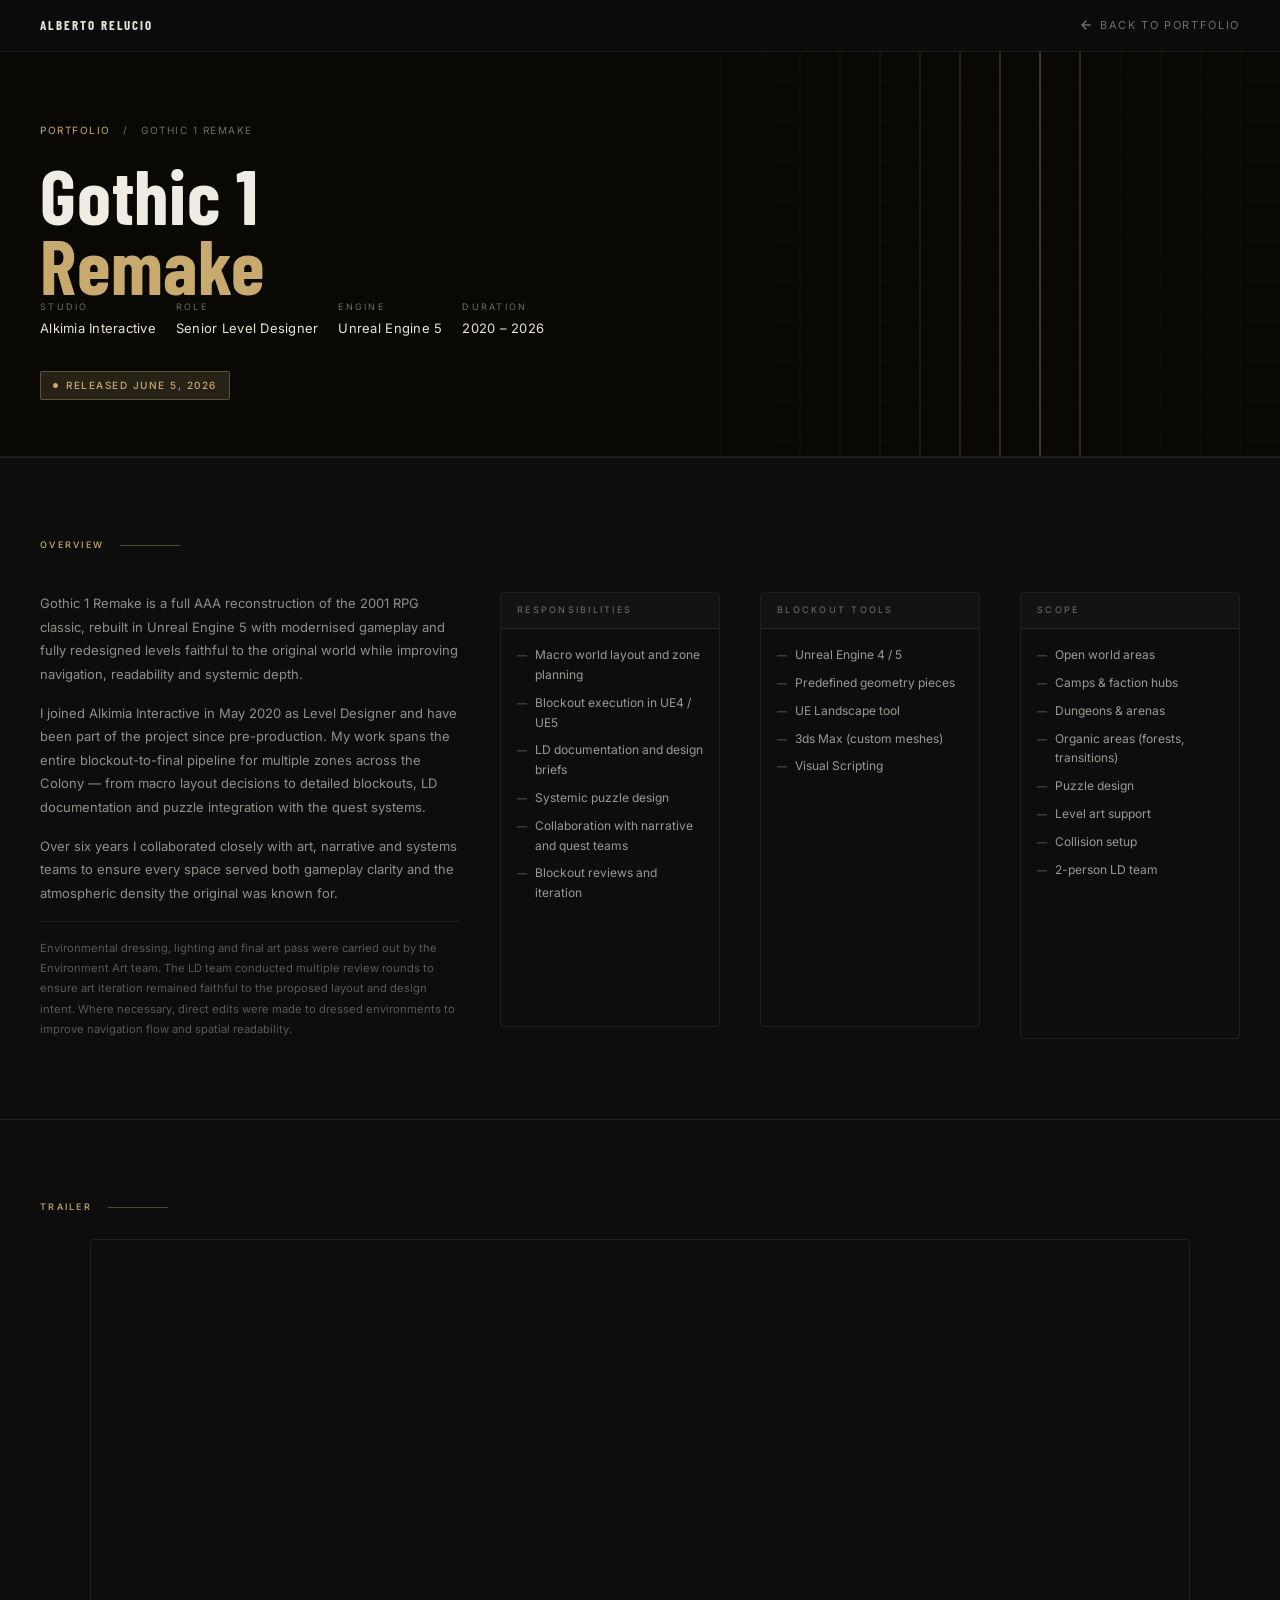
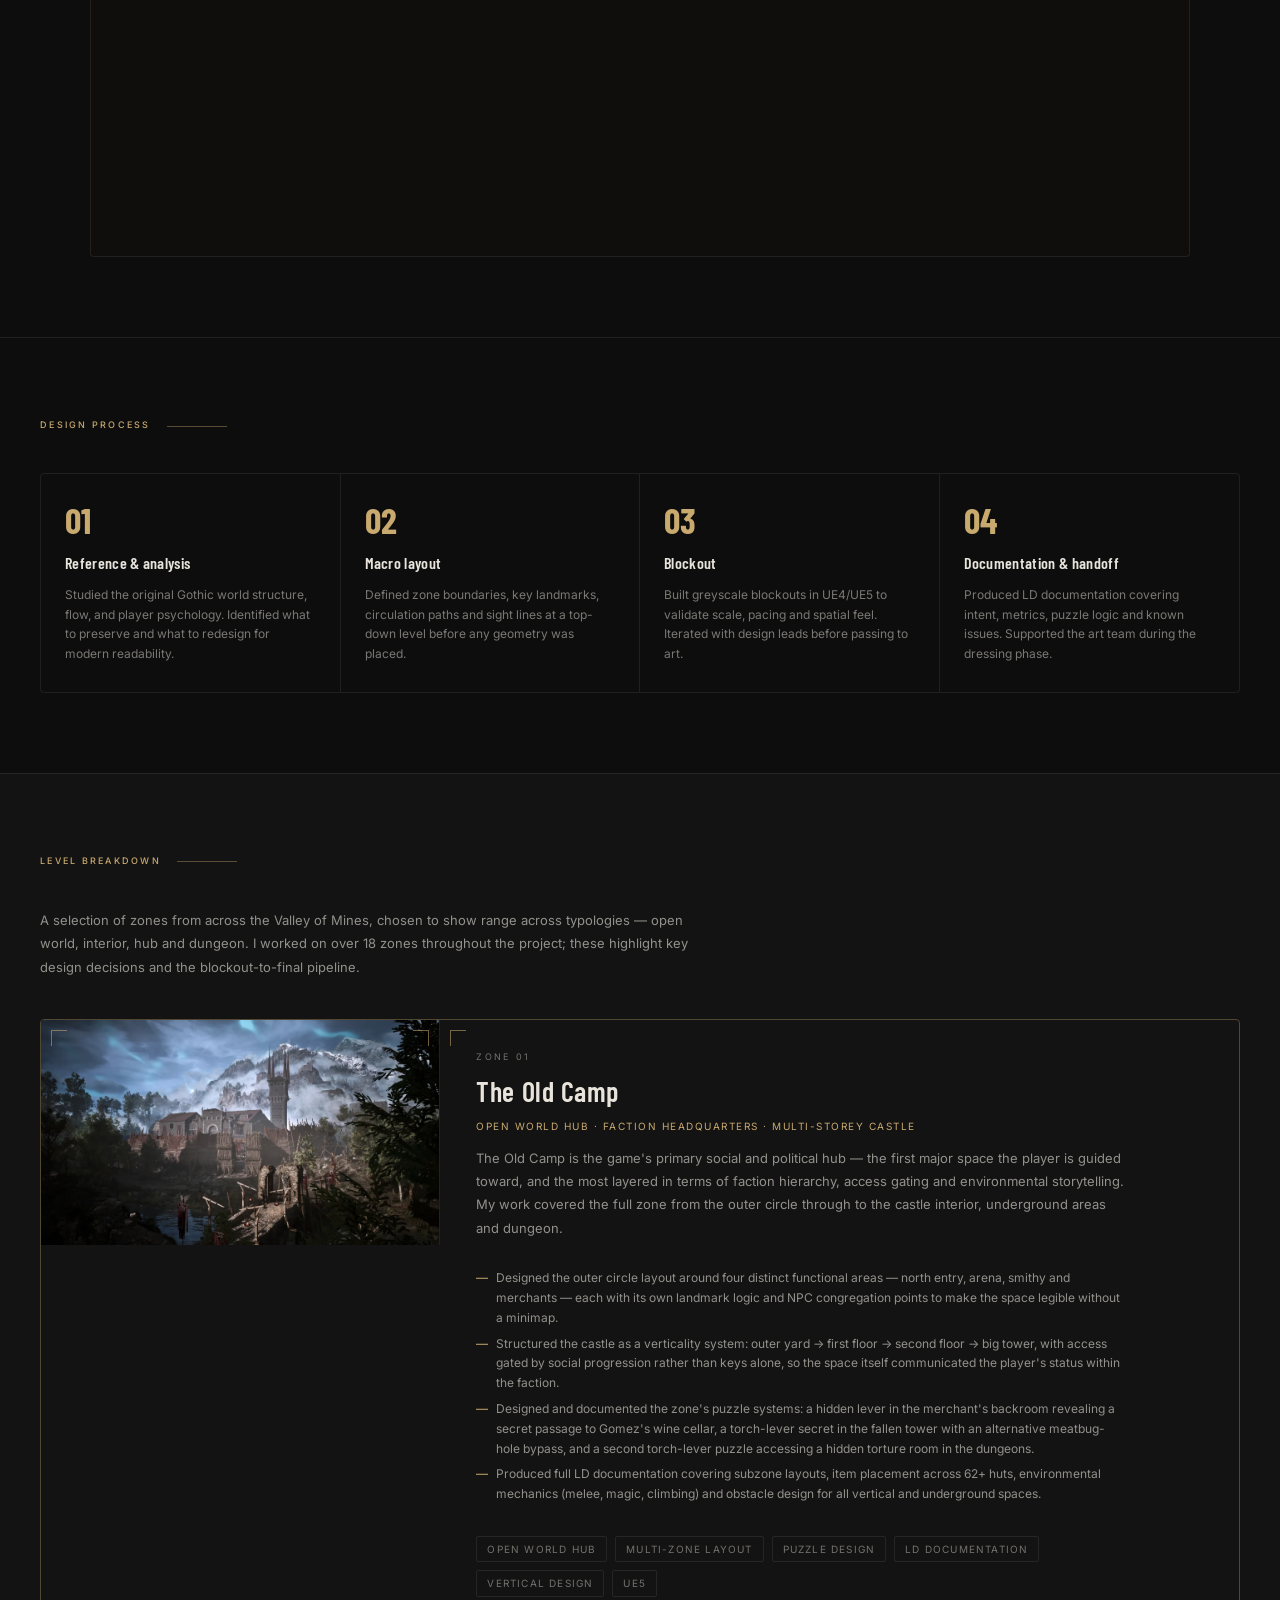
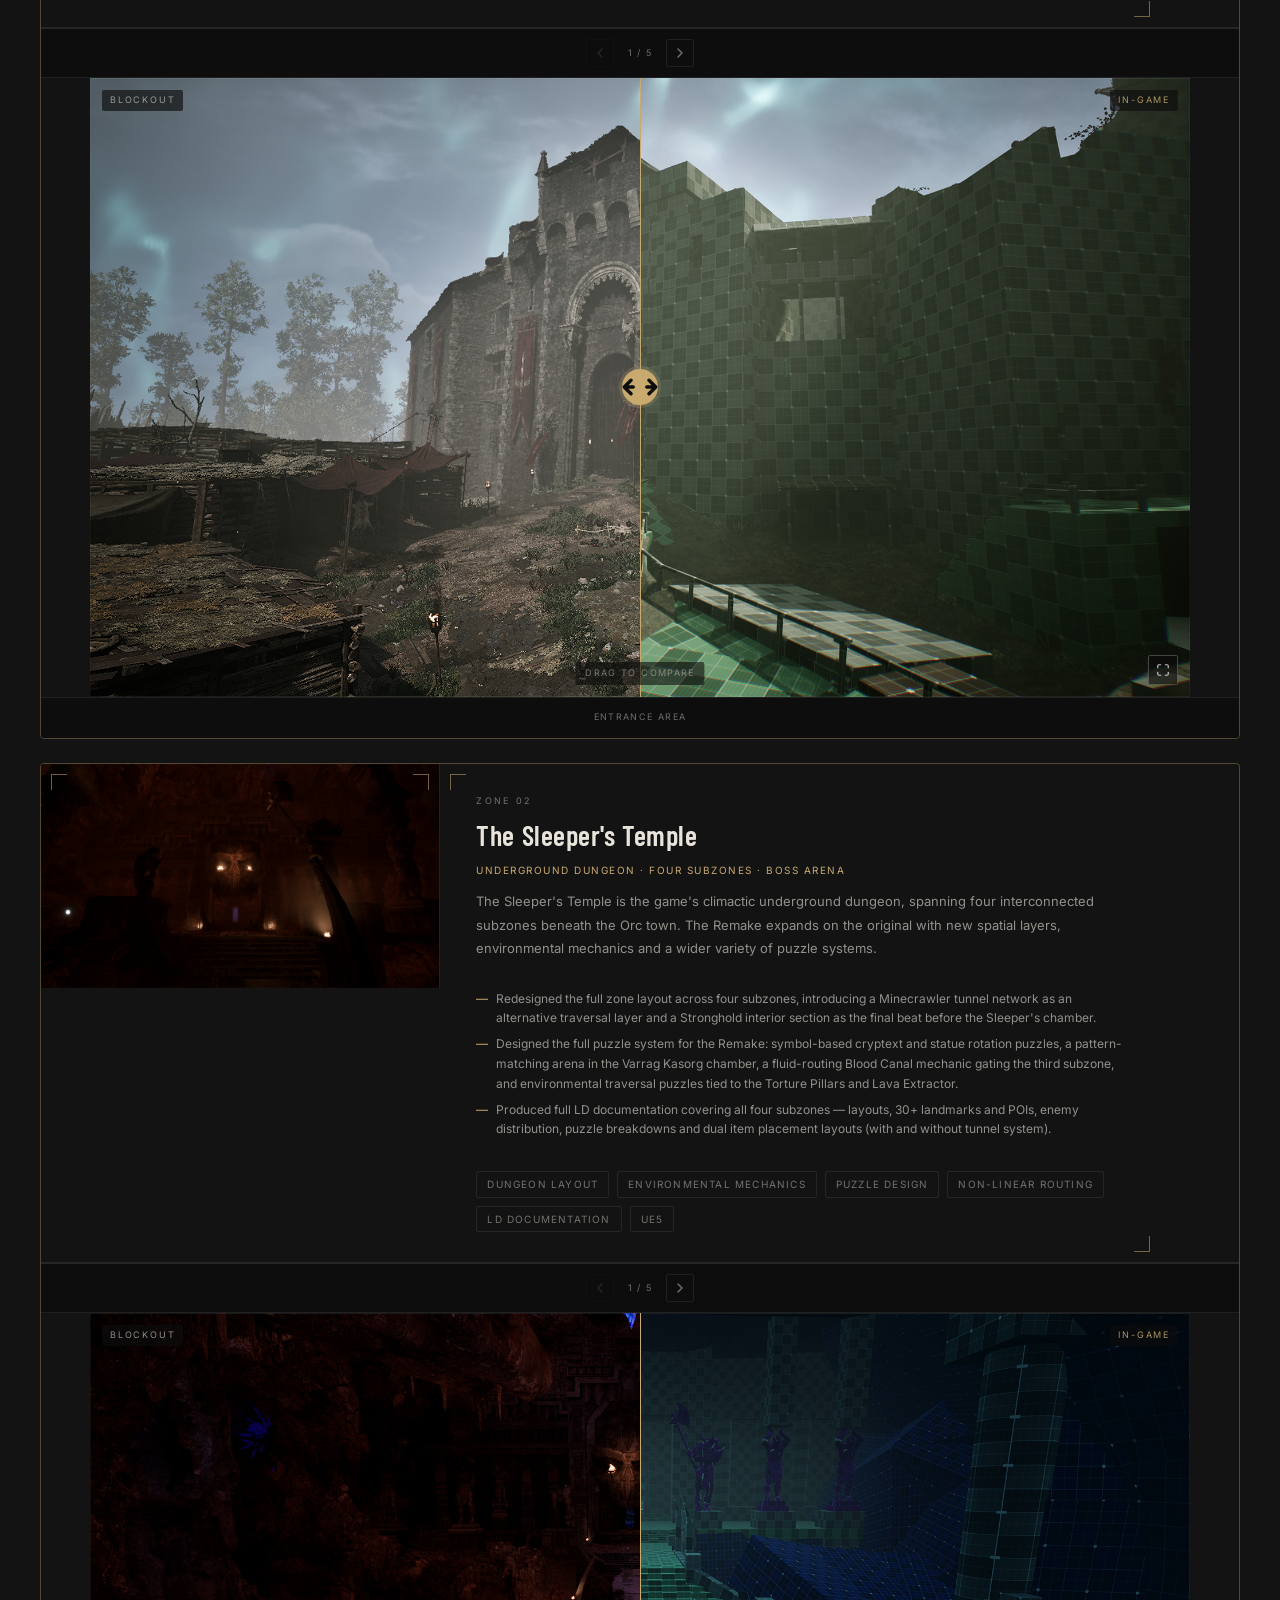
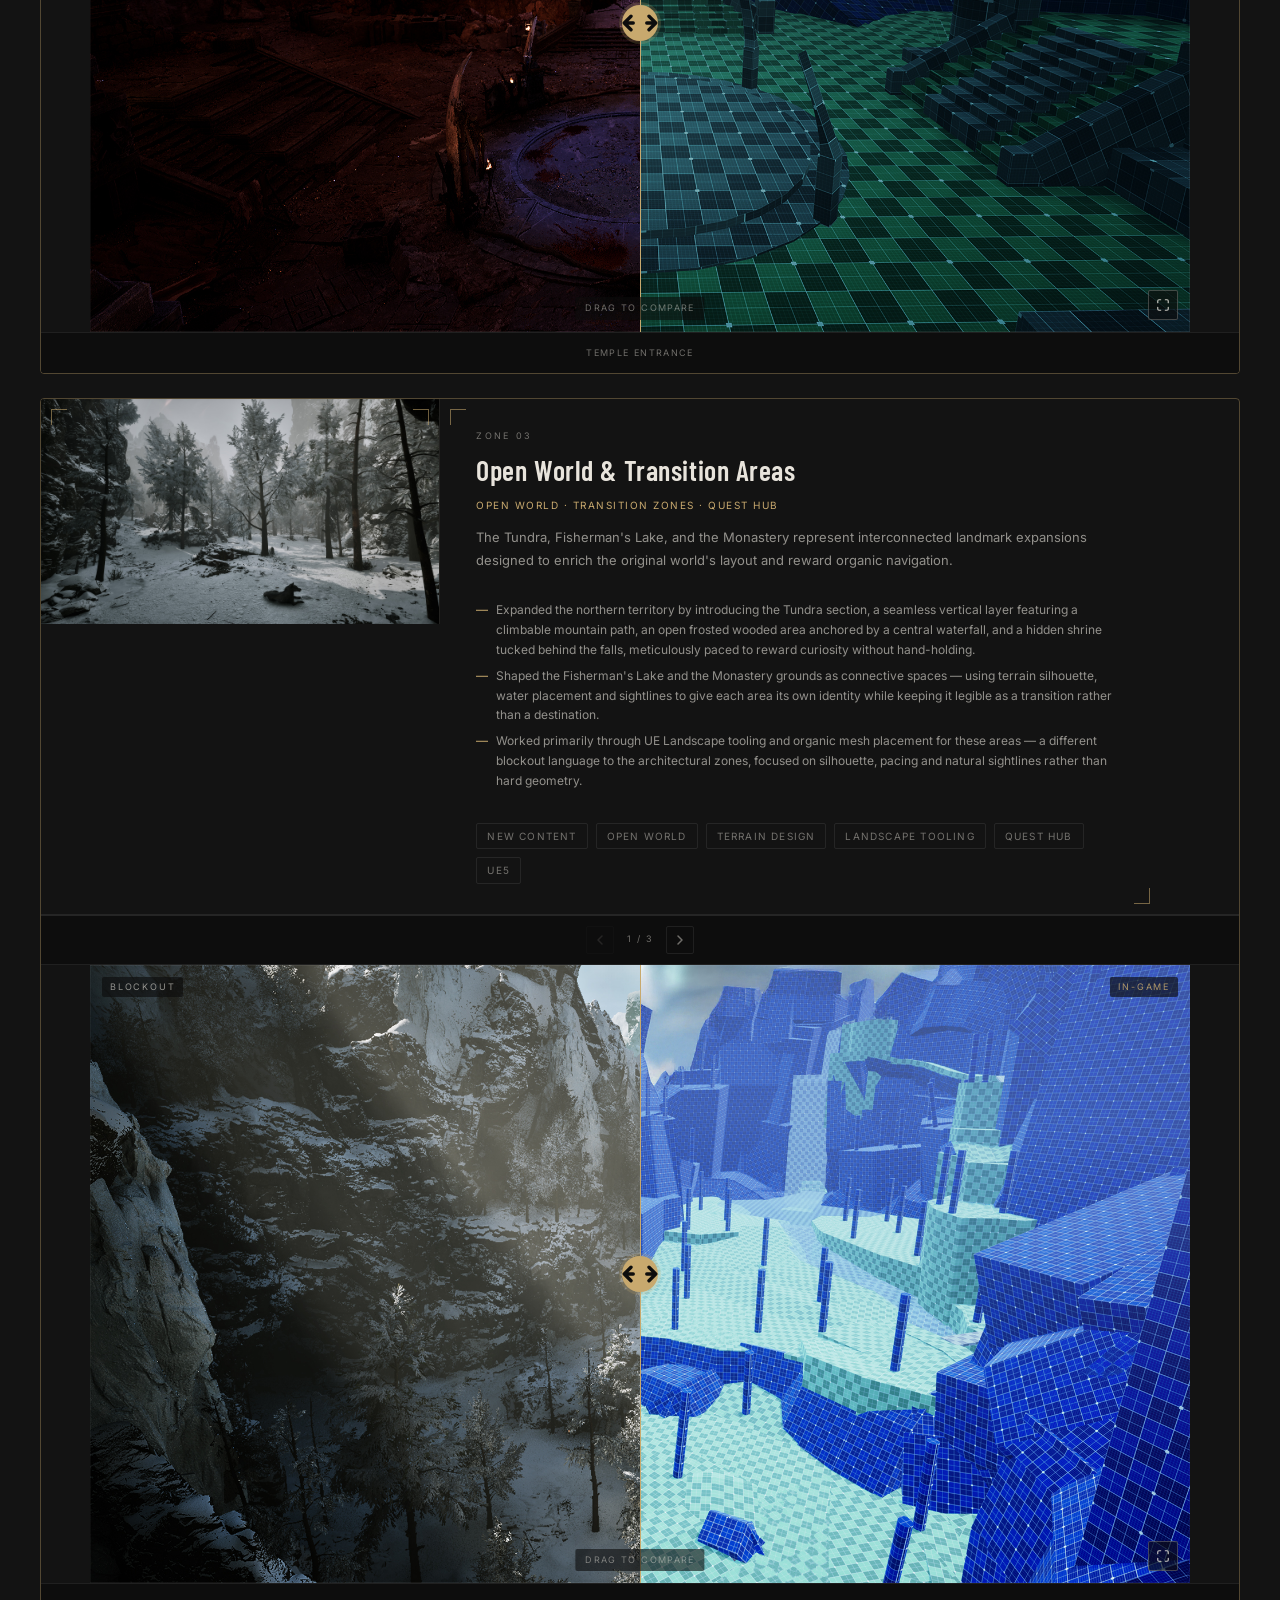
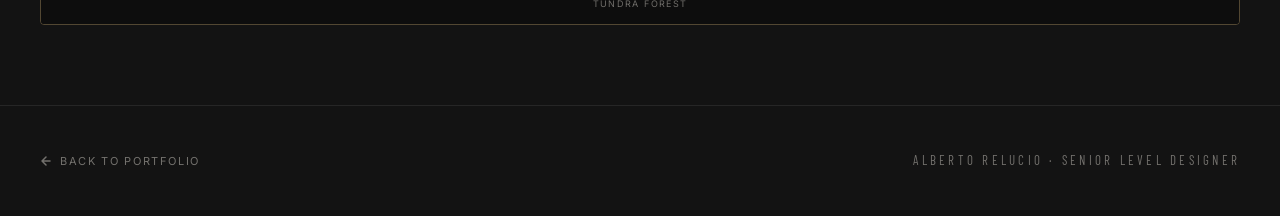
==== commit cf045e68: "Add files via upload" ====
--- a/gothic.html
+++ b/gothic.html
@@ -7,7 +7,7 @@
   <link rel="preconnect" href="https://fonts.googleapis.com">
   <link rel="preconnect" href="https://fonts.gstatic.com" crossorigin>
   <link href="https://fonts.googleapis.com/css2?family=Barlow+Condensed:wght@400;600;700&family=Inter:wght@400;500&display=swap" rel="stylesheet">
-  <link rel="stylesheet" href="style.css?v=6">
+  <link rel="stylesheet" href="style.css?v=8">
 </head>
 <body>
 
--- a/style.css
+++ b/style.css
@@ -2030,3 +2030,22 @@
 }
 
 
+
+/* ── DESKTOP ONLY: zone card image sits beside the text again ──
+   Everywhere else (tablet, mobile, iPad in any orientation) stays stacked —
+   that combination is what proved reliable. Gated on both a wide viewport
+   AND a mouse/trackpad (hover+fine pointer), since an iPad in landscape can
+   report a width as wide as a desktop window — width alone isn't enough to
+   tell them apart. */
+@media (min-width: 1025px) and (hover: hover) and (pointer: fine) {
+  .card-level-top {
+    display: grid;
+    grid-template-columns: 1fr 2fr;
+    align-items: stretch;
+  }
+  .card-level-image {
+    border-right: 0.5px solid var(--color-line);
+    border-bottom: none;
+    align-self: start;
+  }
+}
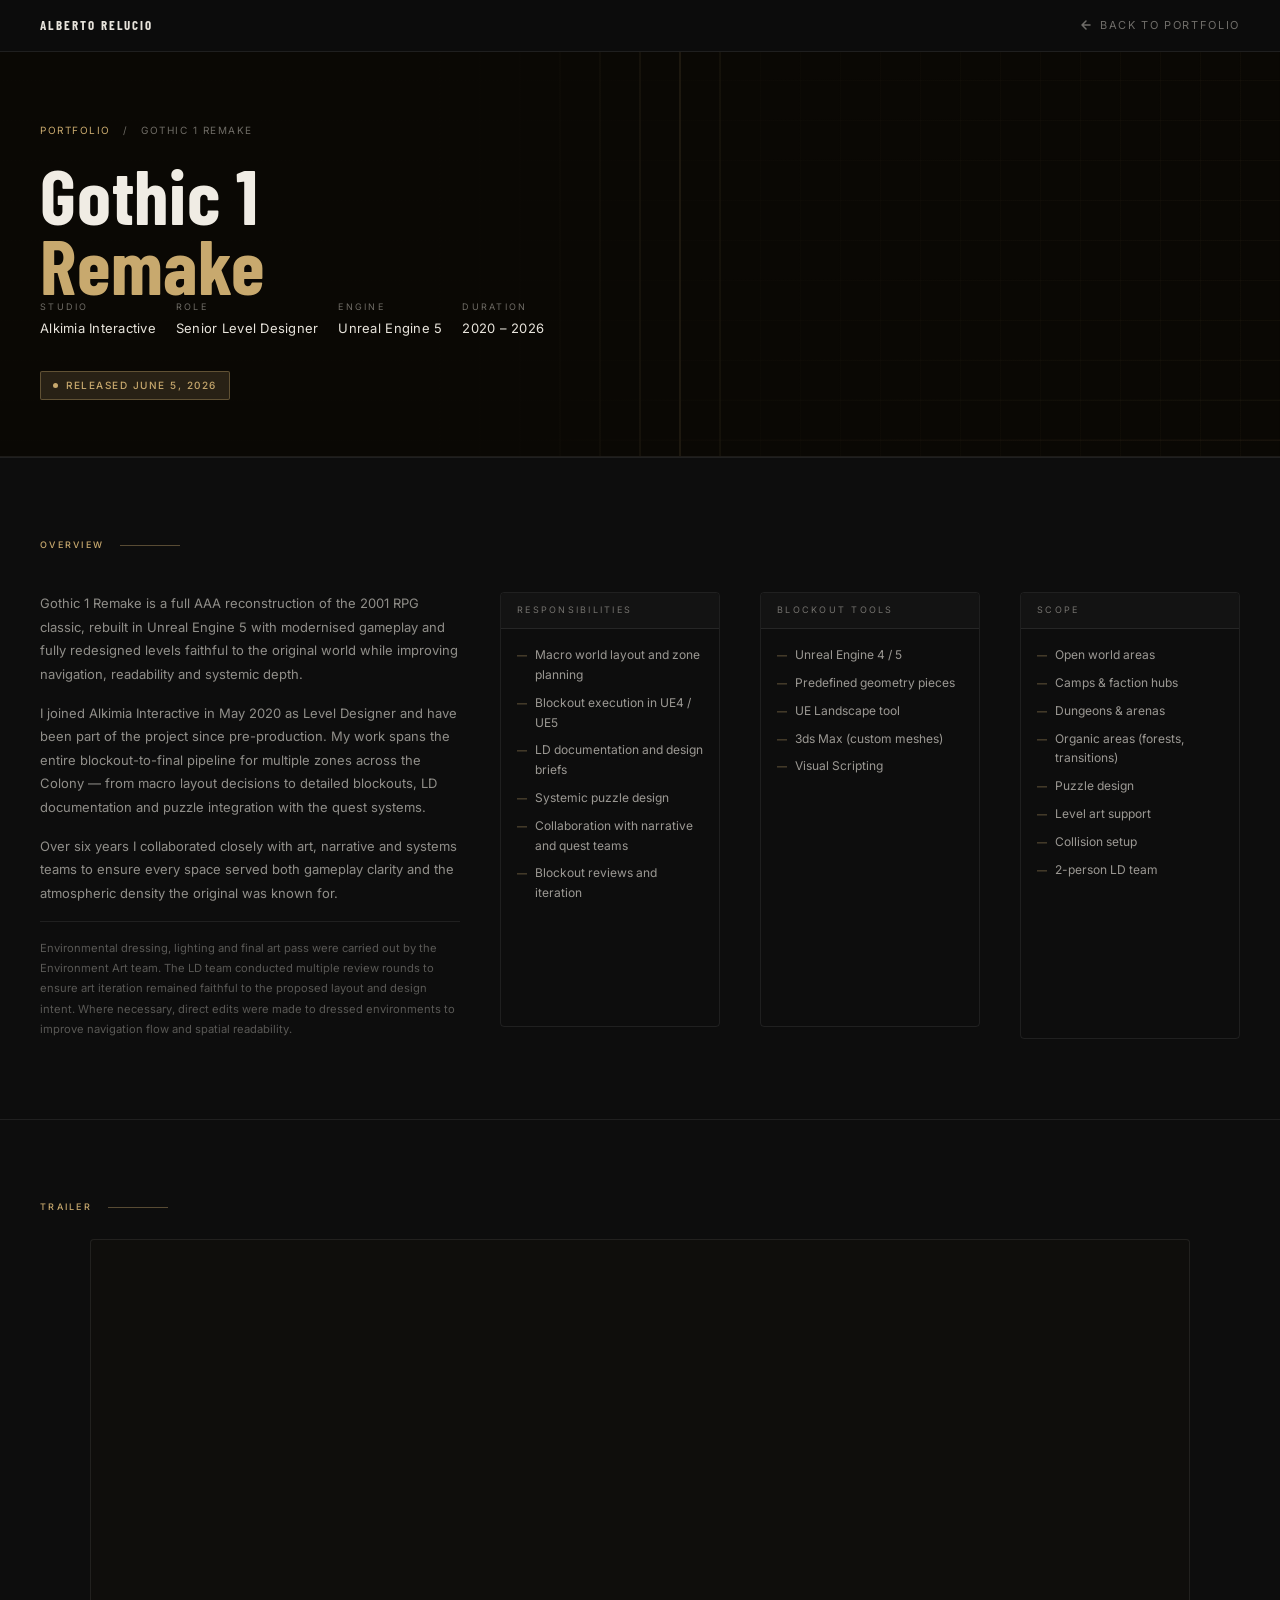
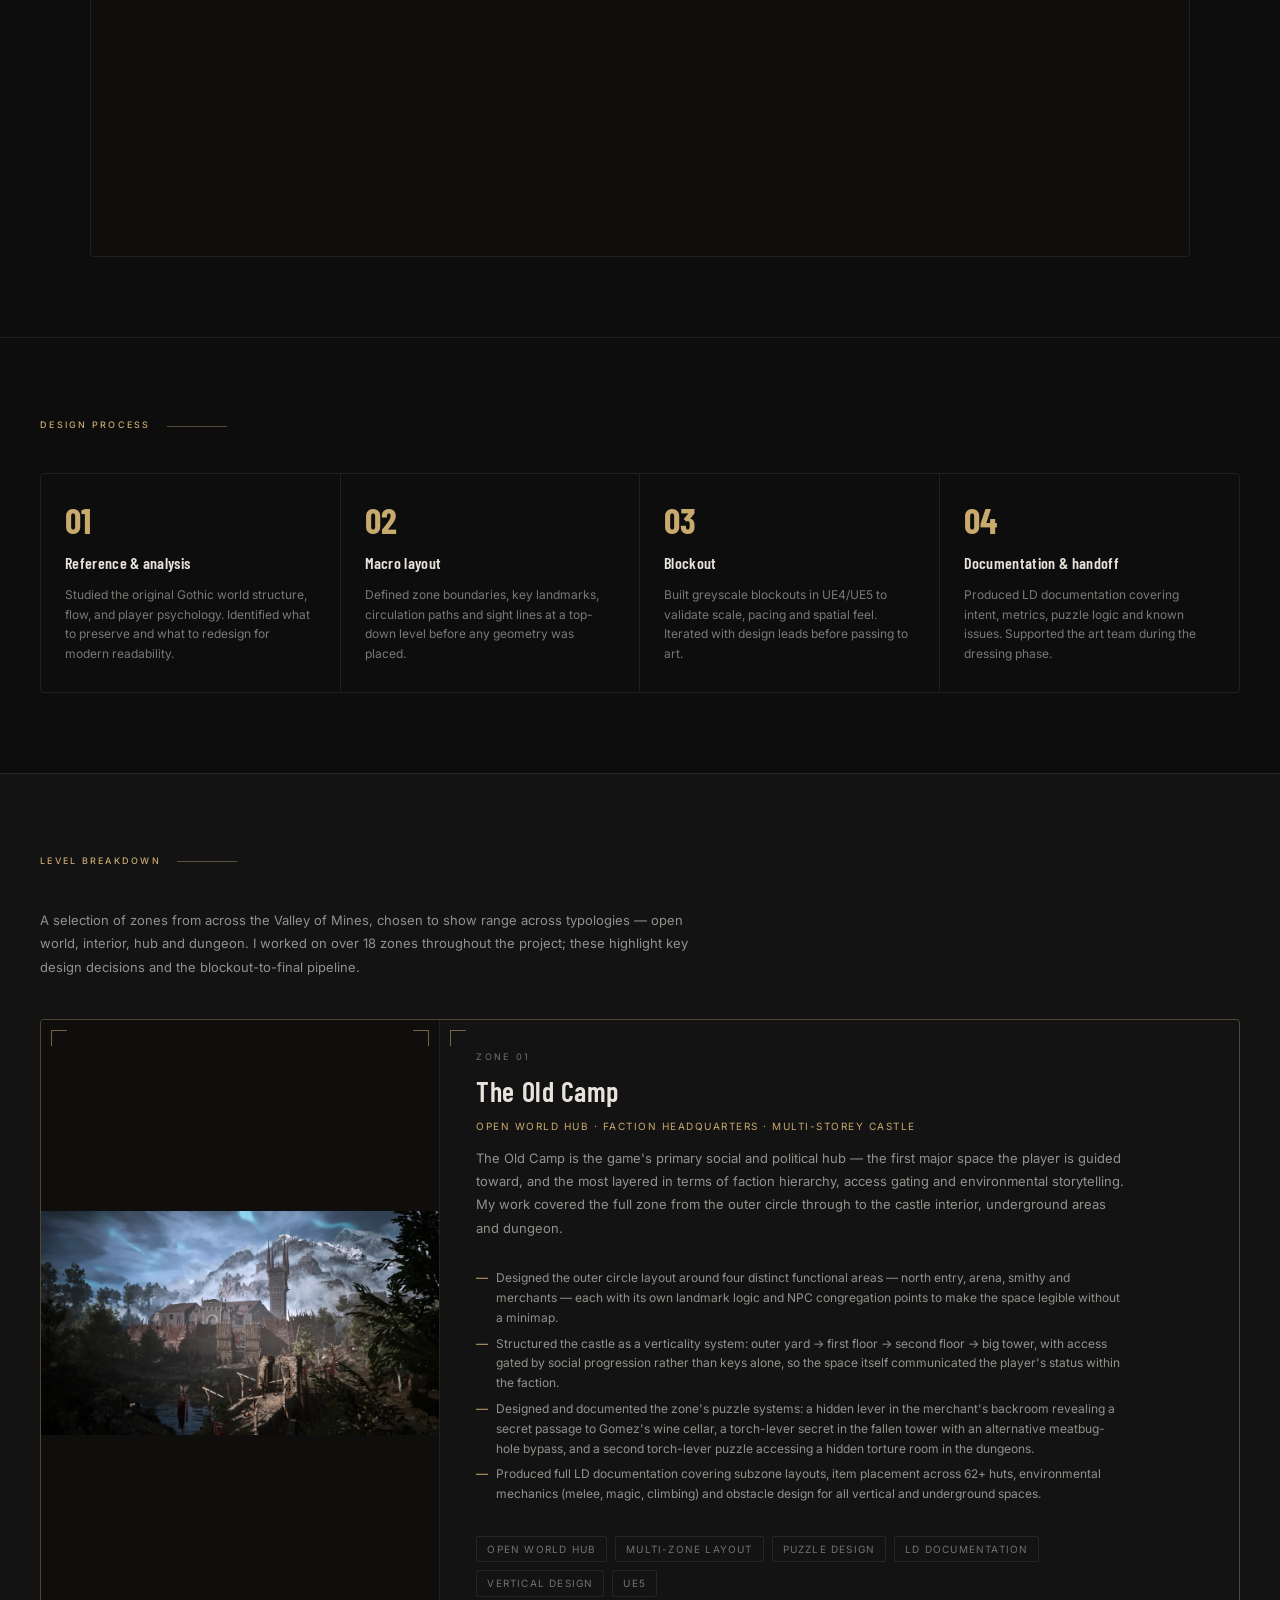
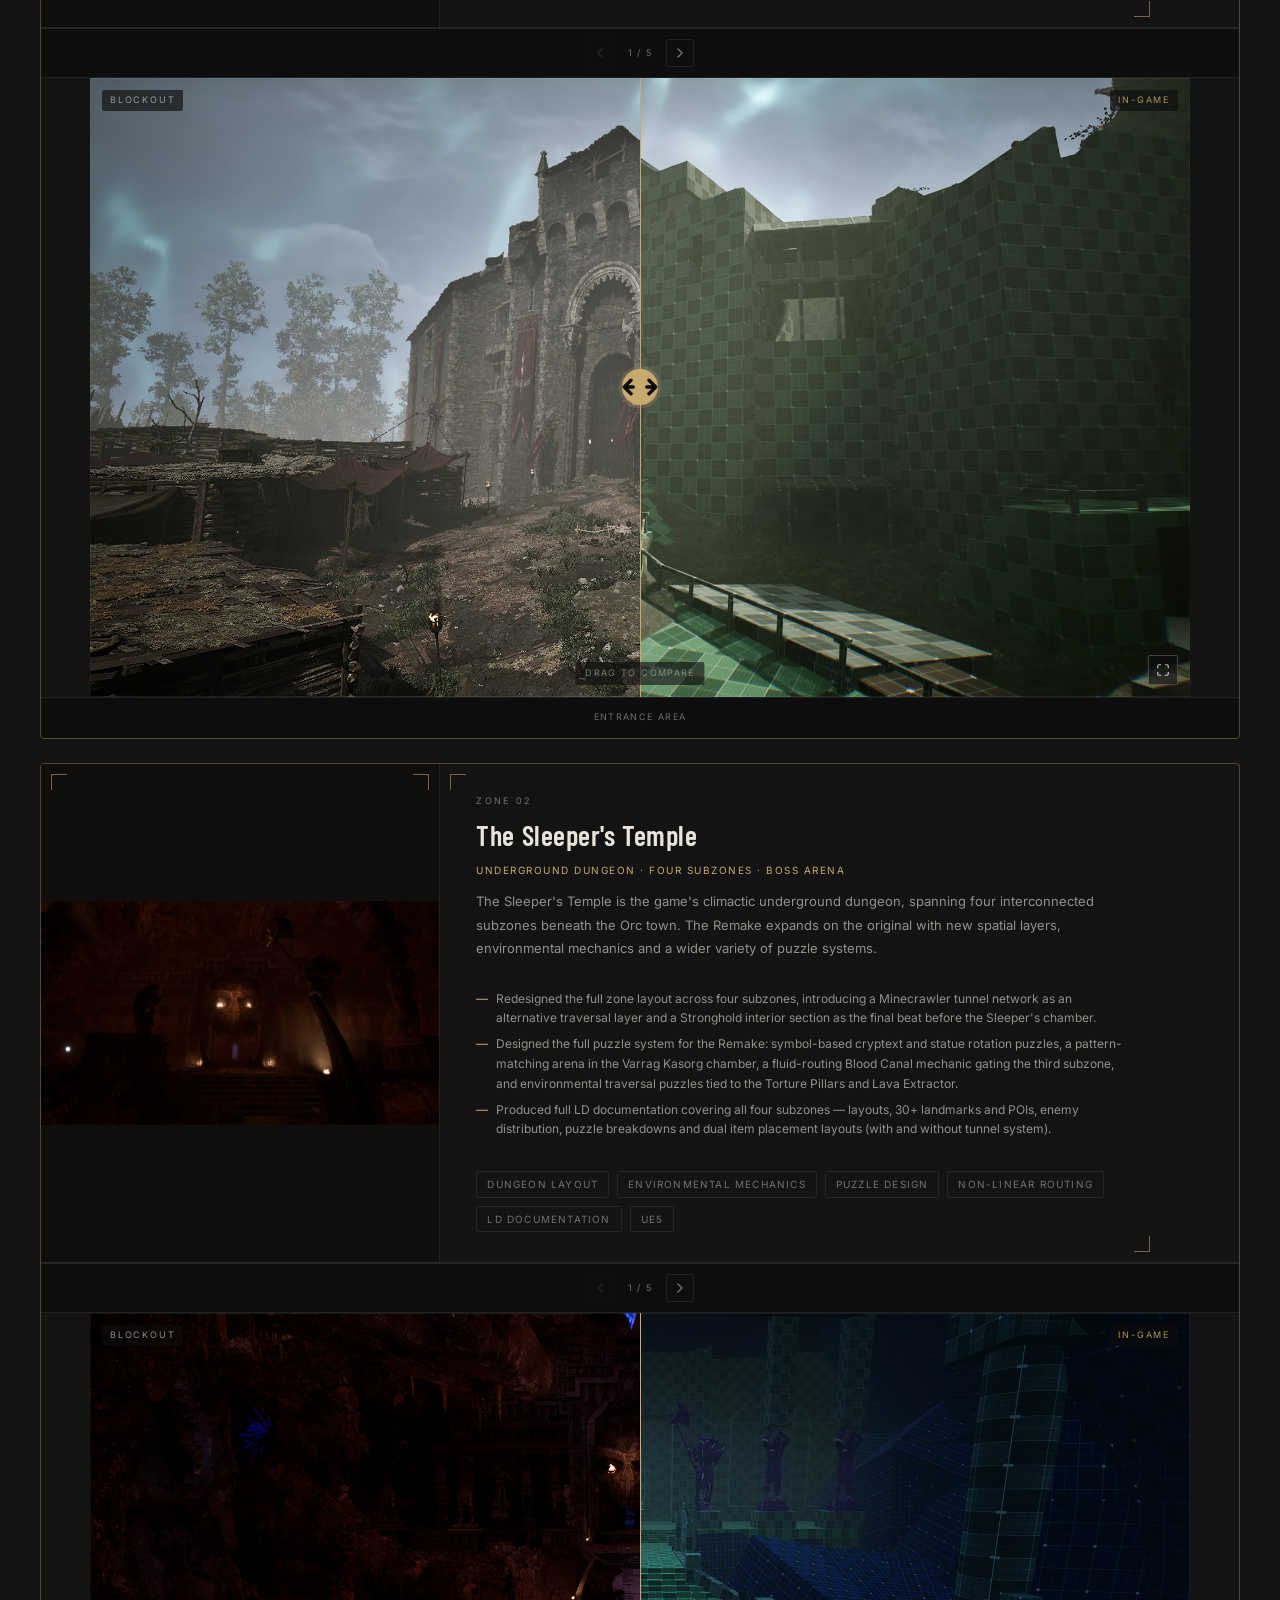
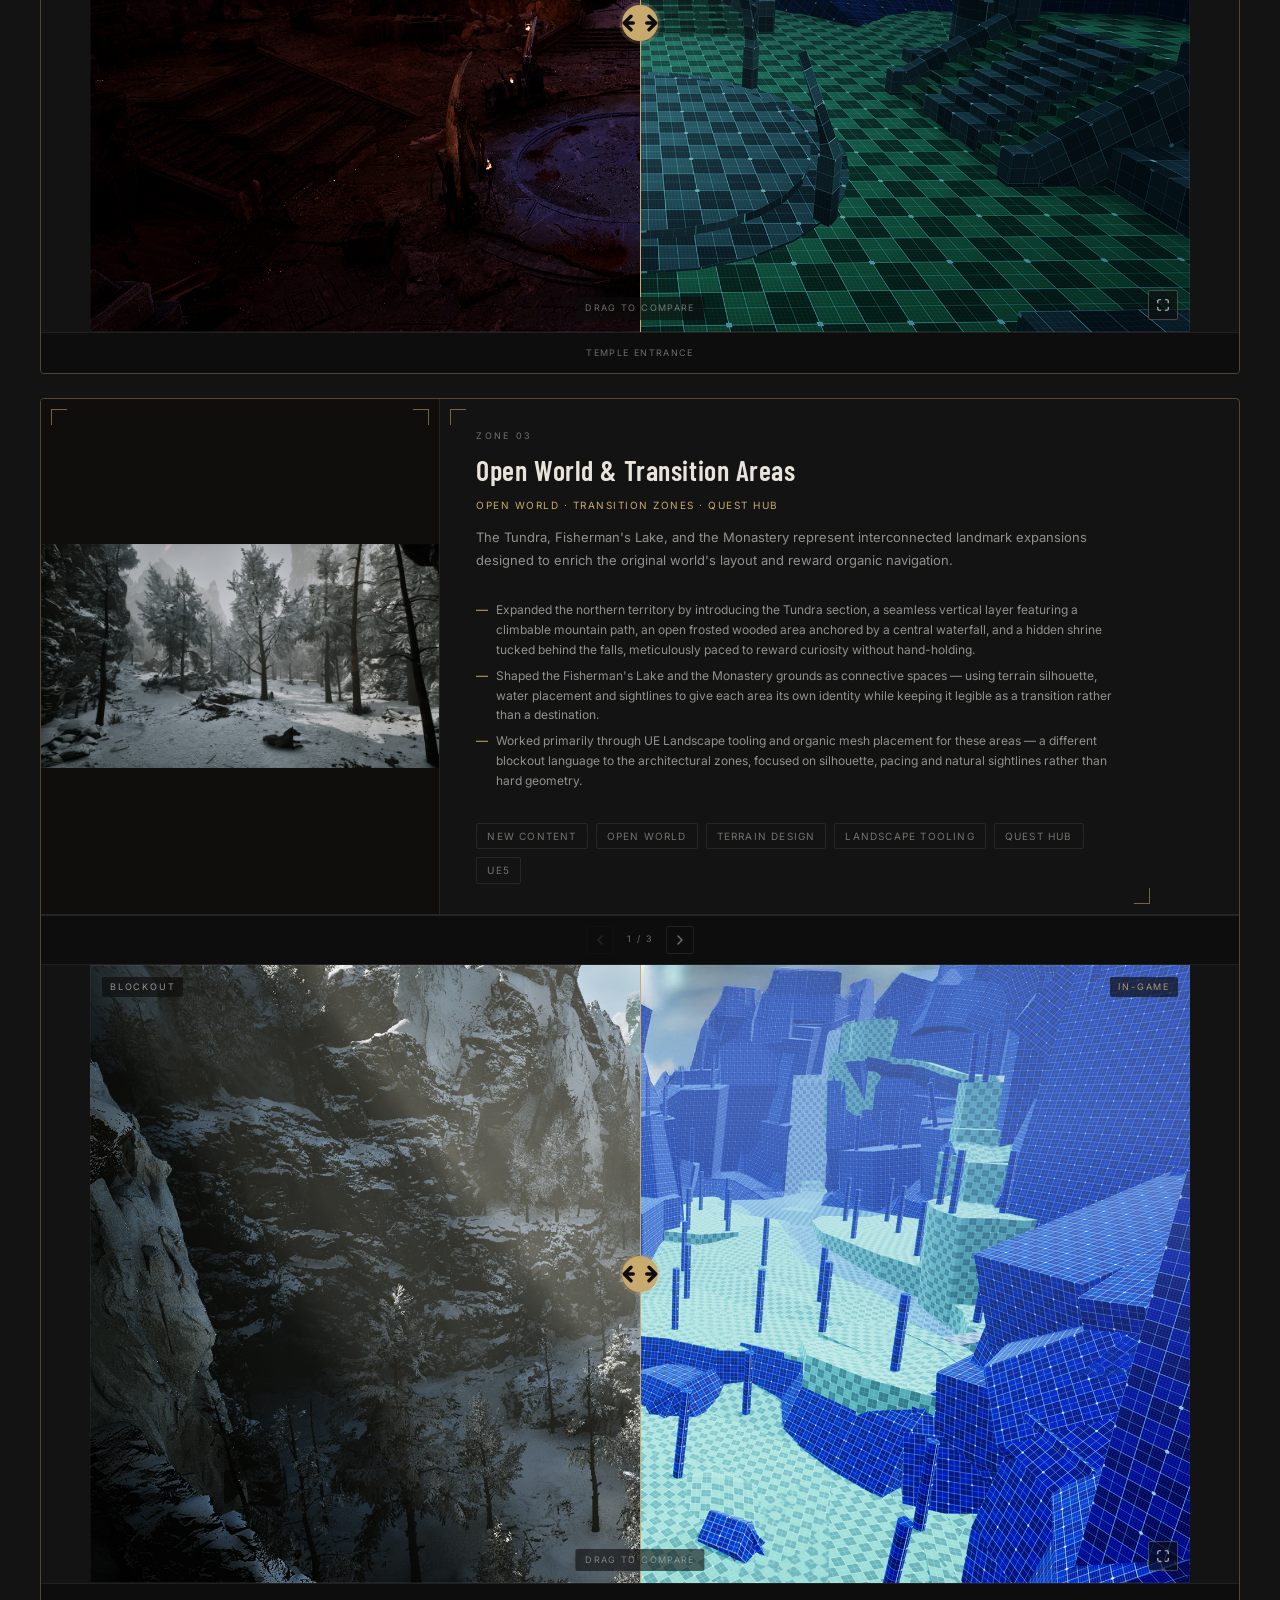
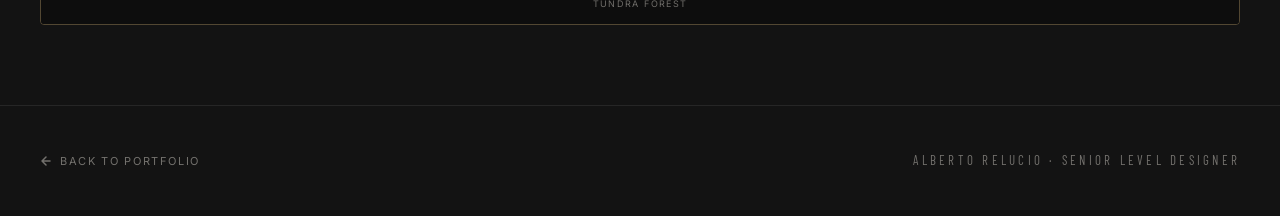
==== commit 106047f8: "Add files via upload" ====
--- a/gothic.html
+++ b/gothic.html
@@ -7,7 +7,7 @@
   <link rel="preconnect" href="https://fonts.googleapis.com">
   <link rel="preconnect" href="https://fonts.gstatic.com" crossorigin>
   <link href="https://fonts.googleapis.com/css2?family=Barlow+Condensed:wght@400;600;700&family=Inter:wght@400;500&display=swap" rel="stylesheet">
-  <link rel="stylesheet" href="style.css?v=8">
+  <link rel="stylesheet" href="style.css?v=10">
 </head>
 <body>
 
--- a/style.css
+++ b/style.css
@@ -1101,7 +1101,7 @@
   inset: 0;
   width: 100%;
   height: 100%;
-  object-fit: cover;
+  object-fit: contain;
   display: block;
 }
 
@@ -2044,8 +2044,9 @@
     align-items: stretch;
   }
   .card-level-image {
+    height: auto;
+    padding-top: 0;
     border-right: 0.5px solid var(--color-line);
     border-bottom: none;
-    align-self: start;
-  }
-}
+  }
+}
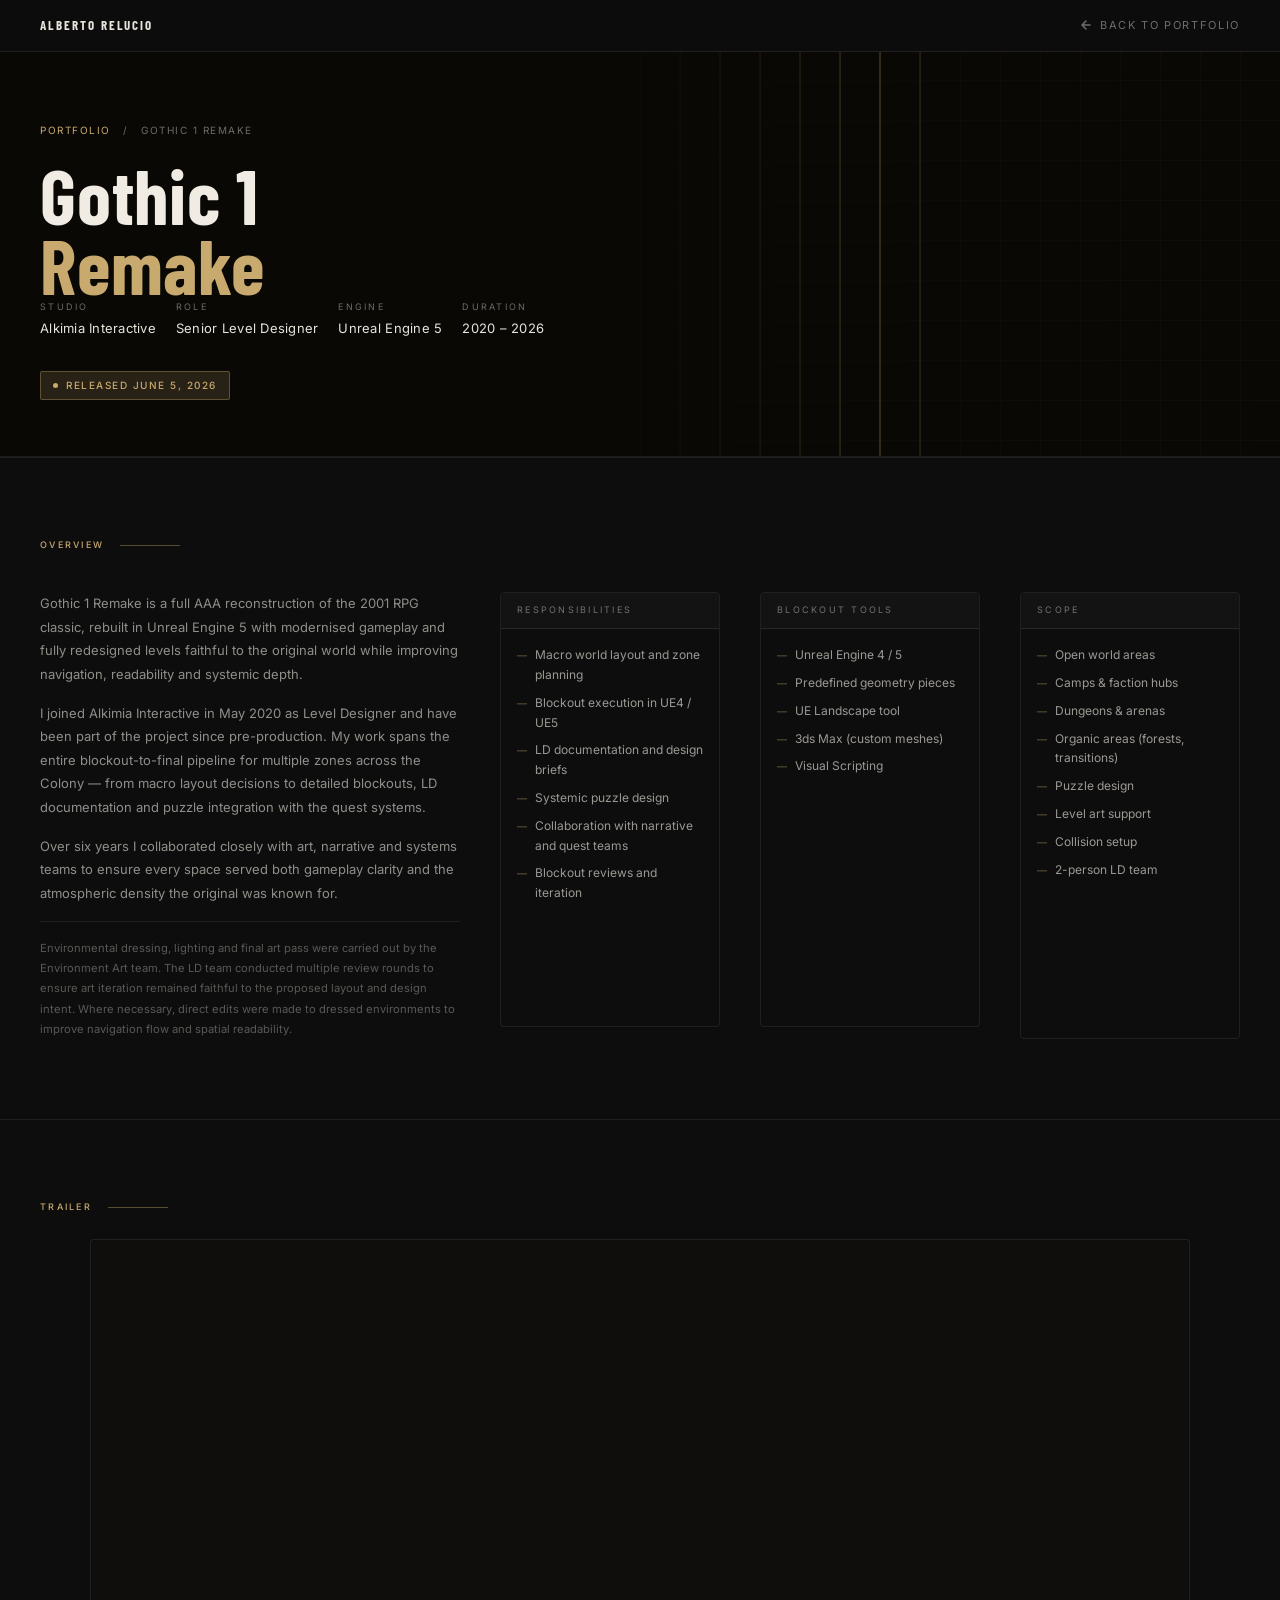
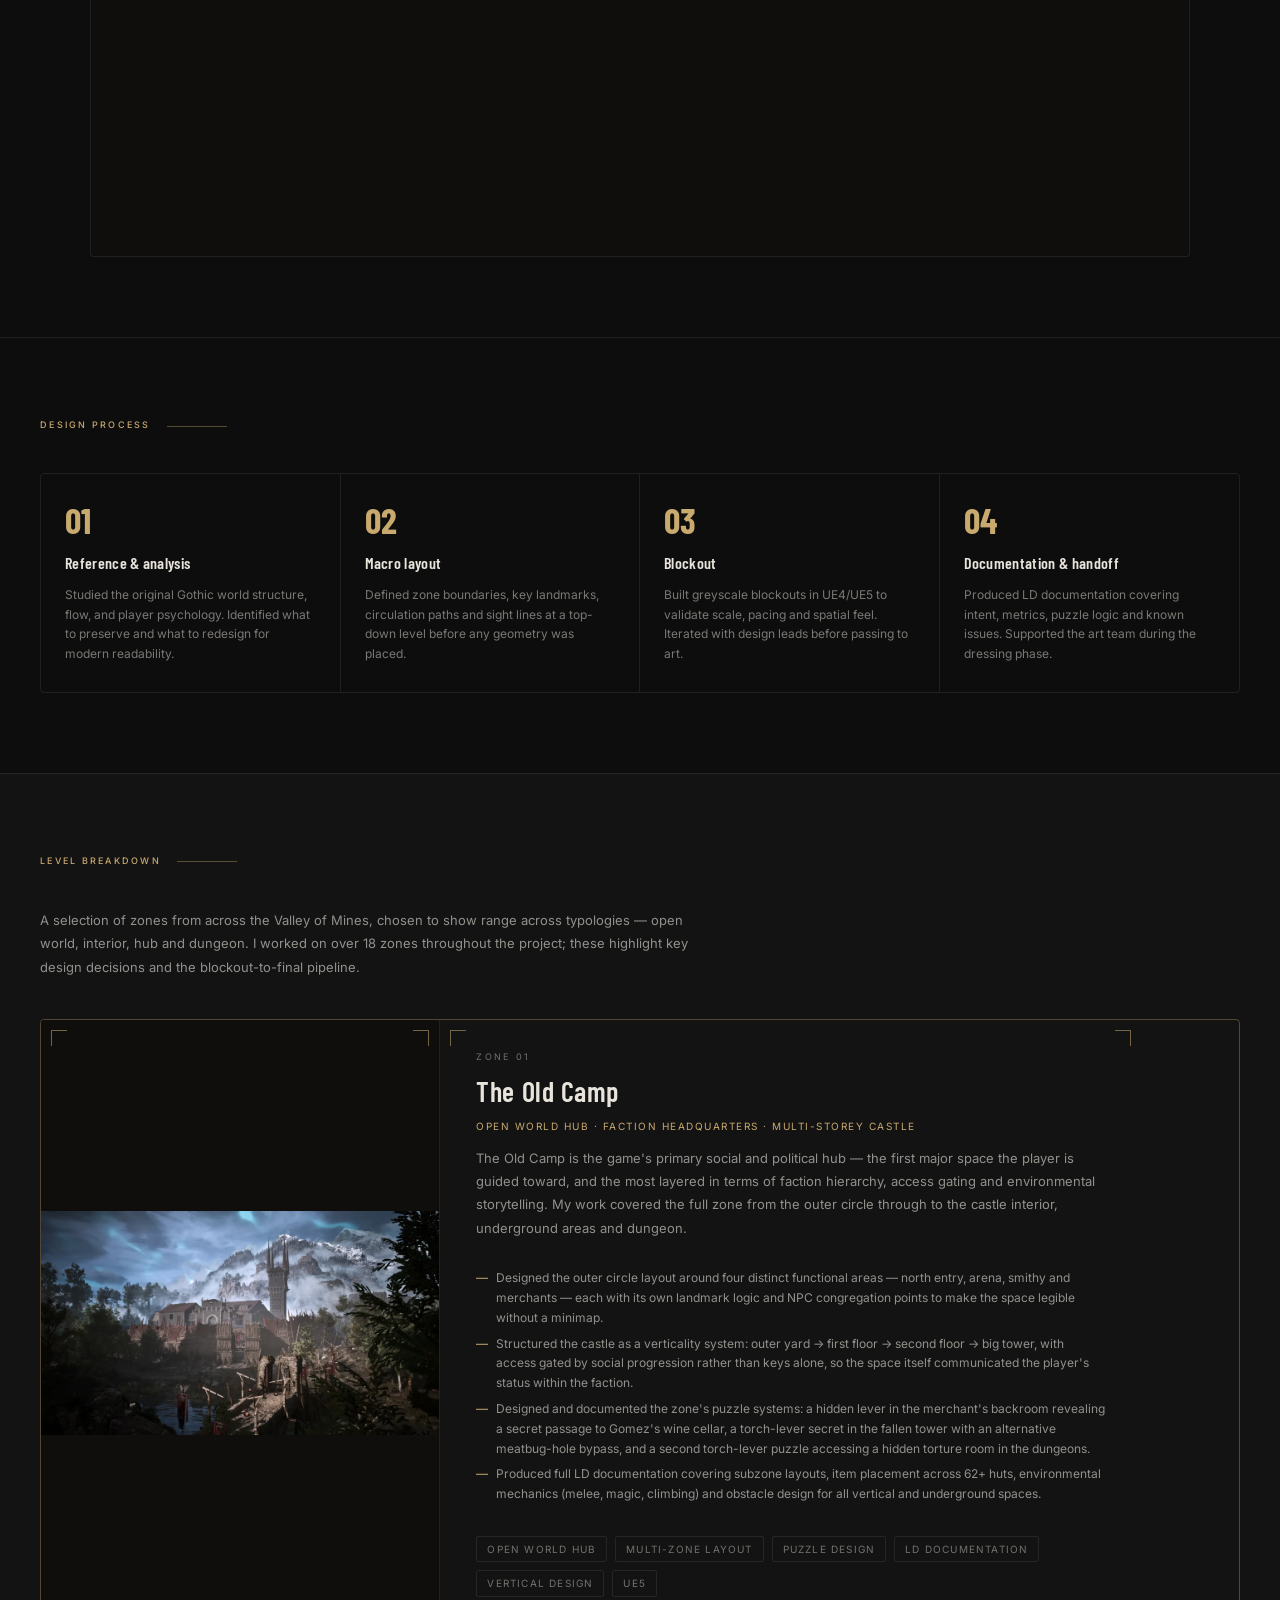
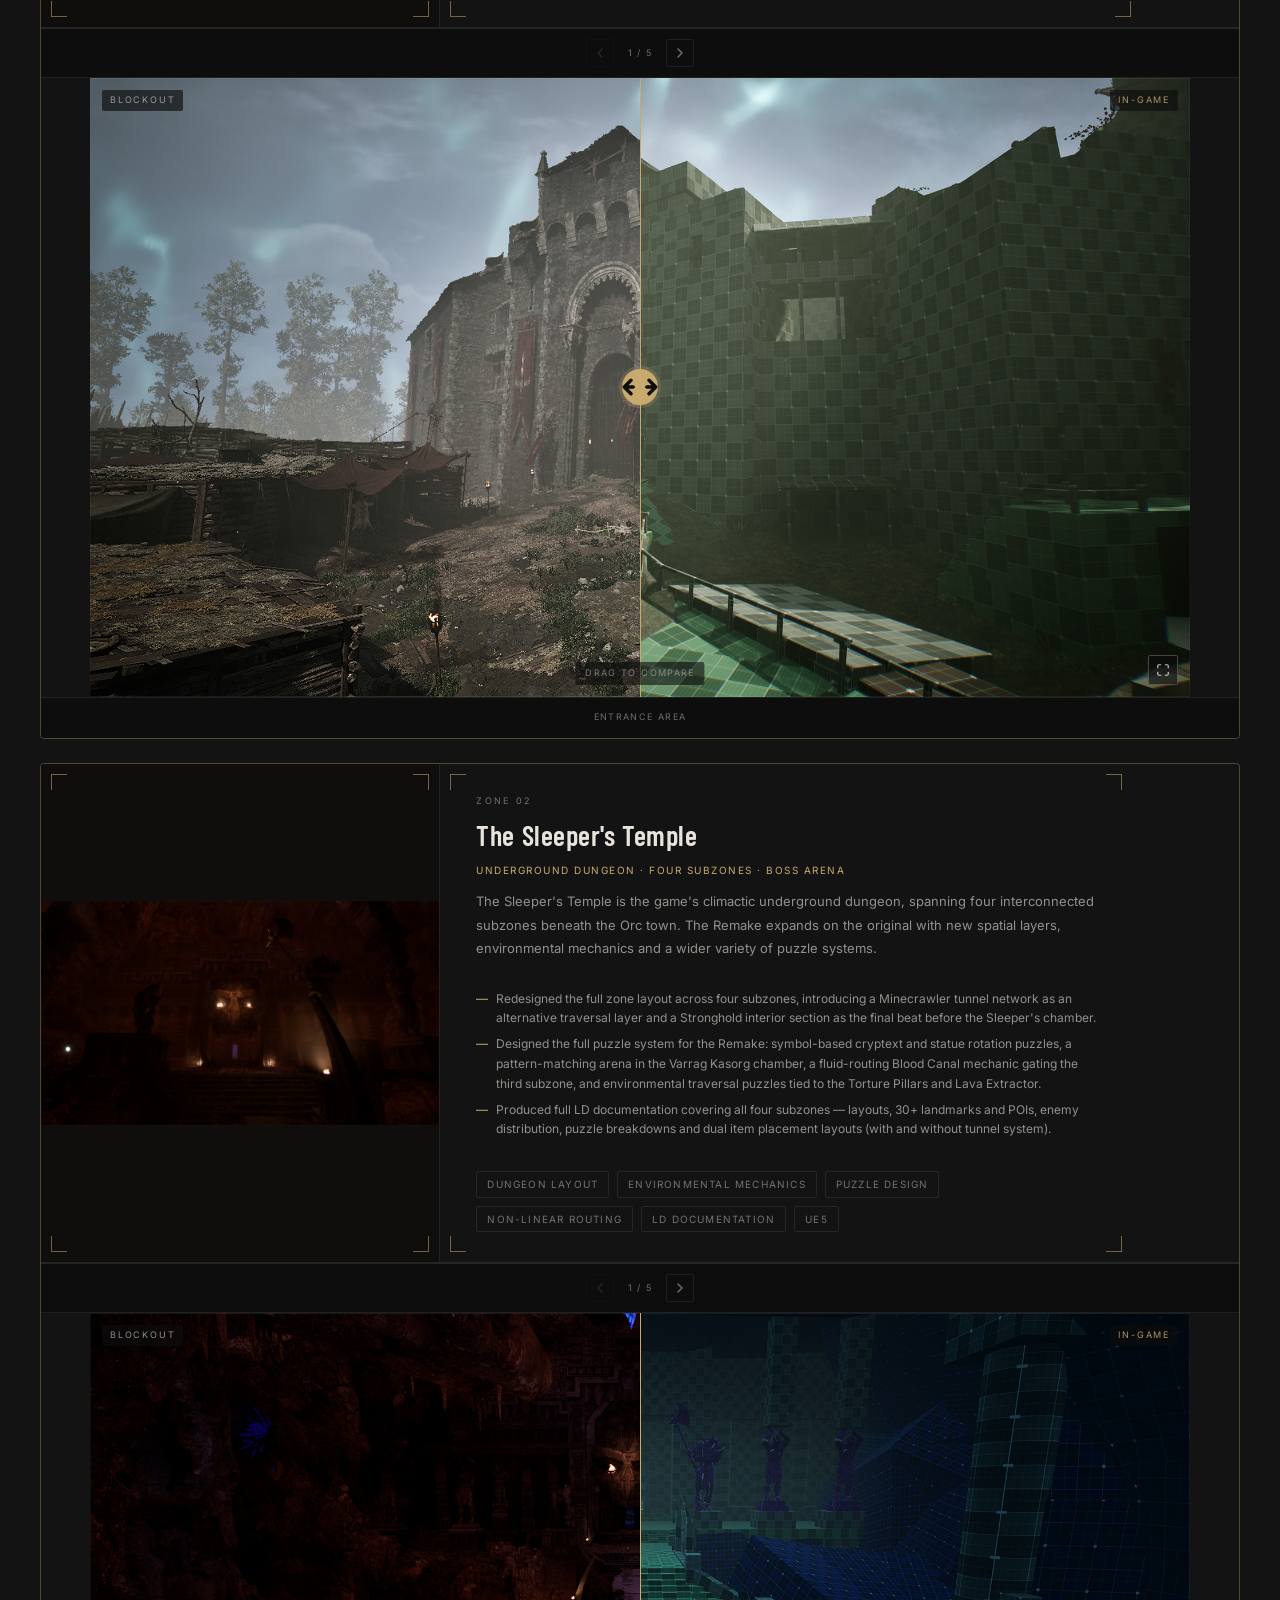
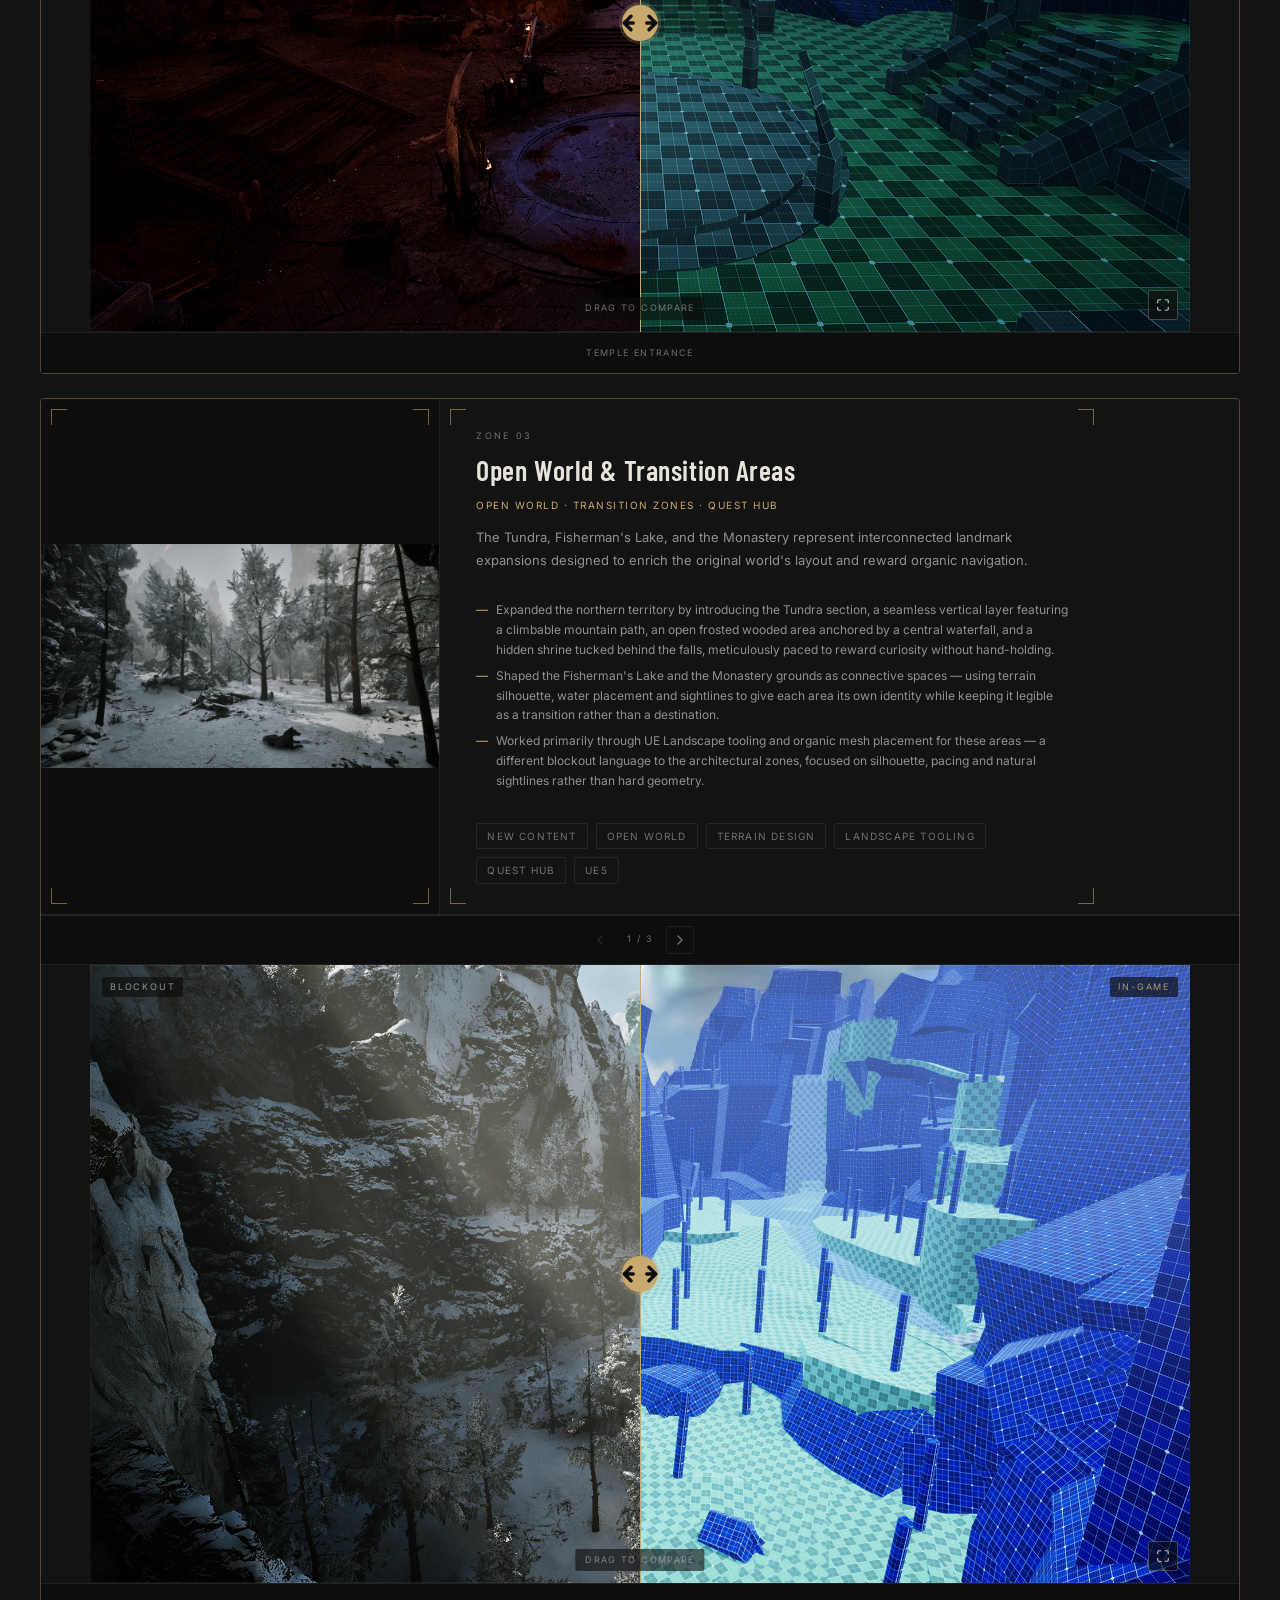
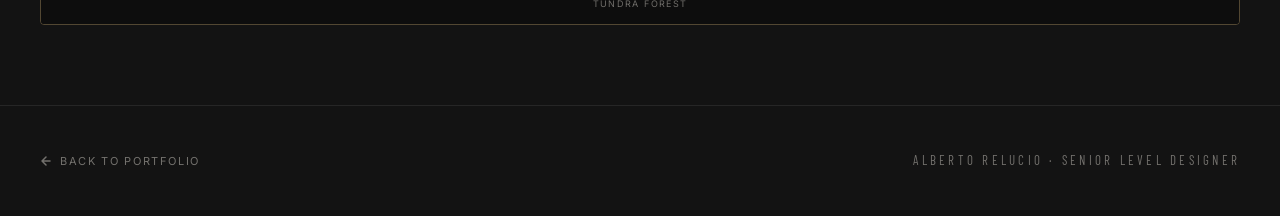
==== commit 85e6fcca: "Add files via upload" ====
--- a/gothic.html
+++ b/gothic.html
@@ -7,7 +7,13 @@
   <link rel="preconnect" href="https://fonts.googleapis.com">
   <link rel="preconnect" href="https://fonts.gstatic.com" crossorigin>
   <link href="https://fonts.googleapis.com/css2?family=Barlow+Condensed:wght@400;600;700&family=Inter:wght@400;500&display=swap" rel="stylesheet">
-  <link rel="stylesheet" href="style.css?v=10">
+  <link rel="stylesheet" href="style.css?v=17">
+<!-- Cloudflare Web Analytics -->
+<script defer src='https://static.cloudflareinsights.com/beacon.min.js' data-cf-beacon='{"token": "90b9877d3f914d518e2e52601ebf6f44"}'></script>
+<!-- End Cloudflare Web Analytics -->
+<!-- GoatCounter Analytics -->
+<script data-goatcounter="https://kolding45.goatcounter.com/count" async src="//gc.zgo.at/count.js"></script>
+<!-- End GoatCounter Analytics -->
 </head>
 <body>
 
@@ -179,8 +185,11 @@
       <div class="card-level-top">
         <div class="card-level-image">
           <img src="images/gothic_1_remake_OldCamp.jpg" alt="The Old Camp — Gothic 1 Remake">
+          <span class="img-corner-bl"></span>
+          <span class="img-corner-br"></span>
         </div>
         <div class="card-level-body">
+          <div class="card-level-corners"></div>
           <div class="card-level-number">Zone 01</div>
           <h3 class="t-subtitle">The Old Camp</h3>
           <div class="card-level-type">Open World Hub · Faction Headquarters · Multi-storey Castle</div>
@@ -309,8 +318,11 @@
       <div class="card-level-top">
         <div class="card-level-image">
           <img src="images/gothic_1_remake_SleeperTemple.jpg" alt="The Sleeper's Temple — Gothic 1 Remake">
+          <span class="img-corner-bl"></span>
+          <span class="img-corner-br"></span>
         </div>
         <div class="card-level-body">
+          <div class="card-level-corners"></div>
           <div class="card-level-number">Zone 02</div>
           <h3 class="t-subtitle">The Sleeper's Temple</h3>
           <div class="card-level-type">Underground Dungeon · Four Subzones · Boss Arena</div>
@@ -424,8 +436,11 @@
       <div class="card-level-top">
         <div class="card-level-image">
           <img src="images/gothic_1_remake_Tundra.jpg" alt="The Tundra — Gothic 1 Remake">
+          <span class="img-corner-bl"></span>
+          <span class="img-corner-br"></span>
         </div>
         <div class="card-level-body">
+          <div class="card-level-corners"></div>
           <div class="card-level-number">Zone 03</div>
           <h3 class="t-subtitle">Open World & Transition Areas</h3>
           <div class="card-level-type">Open World · Transition Zones · Quest Hub</div>
@@ -715,6 +730,79 @@
       closeBtn.addEventListener('click', closeLightbox);
       overlay.addEventListener('click', e => { if (e.target === overlay) closeLightbox(); });
       document.addEventListener('keydown', e => { if (e.key === 'Escape') closeLightbox(); });
+    })();
+
+
+    /* ── ZONE CARD: fit text column width to the image's height (desktop only) ──
+       The image column stays a fixed proportion of the card — it never
+       stretches or crops to match the text. This measures the image's
+       rendered height, then binary-searches the text column's width until
+       the text's content height fits within it. If even the widest allowed
+       column still overflows (zones with a lot of copy), it falls back to
+       tighter spacing (.compact) and searches again — the photo's size is
+       never touched either way. */
+    (function () {
+      const isDesktop = () => window.matchMedia('(min-width: 1025px) and (hover: hover) and (pointer: fine)').matches;
+
+      function searchWidth(bodyEl, minWidth, maxWidth, targetHeight) {
+        let lo = minWidth, hi = maxWidth, best = null;
+        for (let i = 0; i < 16; i++) {
+          const mid = Math.round((lo + hi) / 2);
+          bodyEl.style.width = mid + 'px';
+          const h = bodyEl.scrollHeight;
+          if (h <= targetHeight) { best = mid; hi = mid; }
+          else { lo = mid; }
+        }
+        return best; // null means nothing in range satisfied the target height
+      }
+
+      function fitCard(wrap) {
+        const imageEl = wrap.querySelector('.card-level-image');
+        const bodyEl  = wrap.querySelector('.card-level-body');
+        if (!imageEl || !bodyEl) return;
+
+        bodyEl.classList.remove('compact');
+
+        if (!isDesktop()) {
+          bodyEl.style.width = '';
+          return;
+        }
+
+        const targetHeight = imageEl.offsetHeight;
+        const cardWidth    = wrap.offsetWidth;
+        const imageWidth   = imageEl.offsetWidth;
+        const maxWidth     = Math.max(280, cardWidth - imageWidth - 4);
+        const minWidth     = 280;
+
+        if (targetHeight <= 0 || maxWidth <= minWidth) { bodyEl.style.width = ''; return; }
+
+        let best = searchWidth(bodyEl, minWidth, maxWidth, targetHeight);
+
+        if (best === null) {
+          /* Doesn't fit at any width — tighten spacing and try again rather
+             than letting the text spill past the photo's height. */
+          bodyEl.classList.add('compact');
+          best = searchWidth(bodyEl, minWidth, maxWidth, targetHeight);
+        }
+
+        /* Still doesn't fit even compact: use the widest allowed column so
+           at least the overflow is as small as possible, rather than a
+           narrow, badly-wrapped block of text. */
+        bodyEl.style.width = (best !== null ? best : maxWidth) + 'px';
+      }
+
+      function fitAll() {
+        document.querySelectorAll('.card-level-top').forEach(fitCard);
+      }
+
+      fitAll();
+      window.addEventListener('load', fitAll);
+
+      let resizeTimer;
+      window.addEventListener('resize', () => {
+        clearTimeout(resizeTimer);
+        resizeTimer = setTimeout(fitAll, 150);
+      });
     })();
 
 
